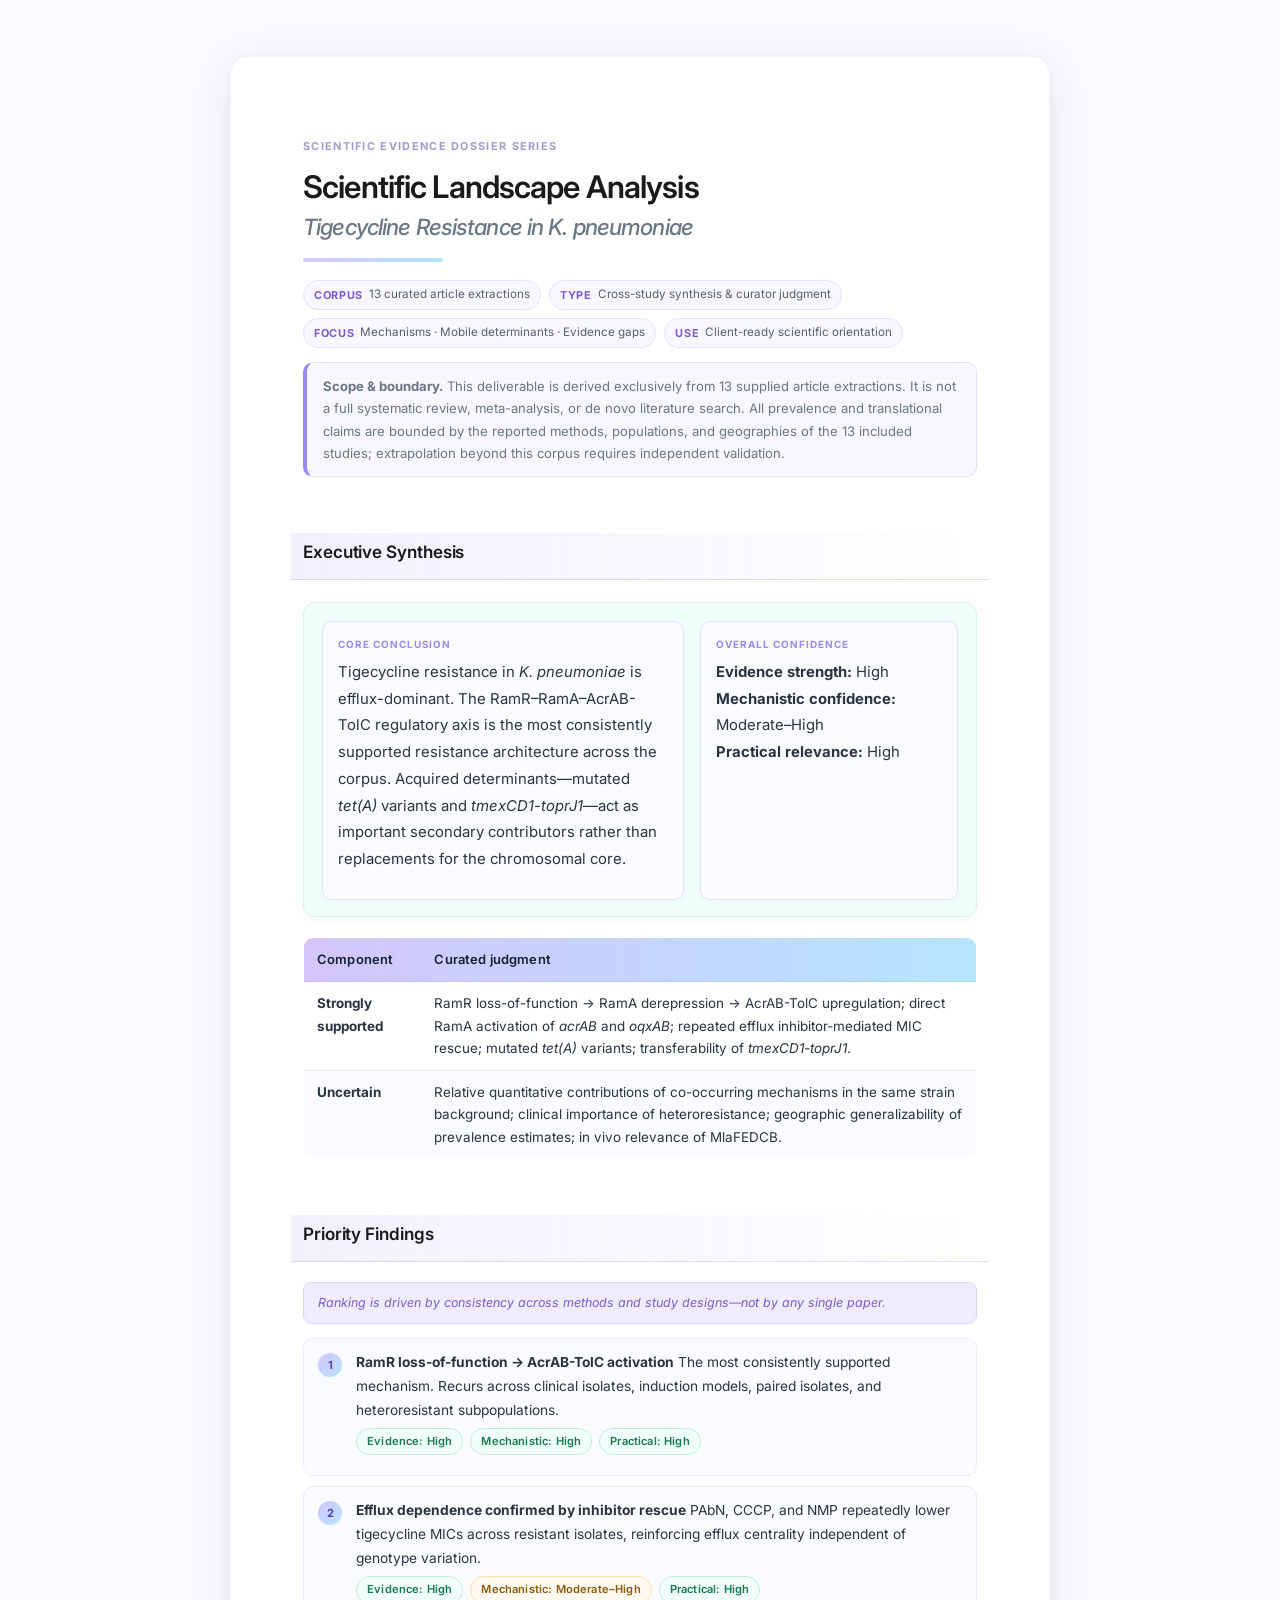
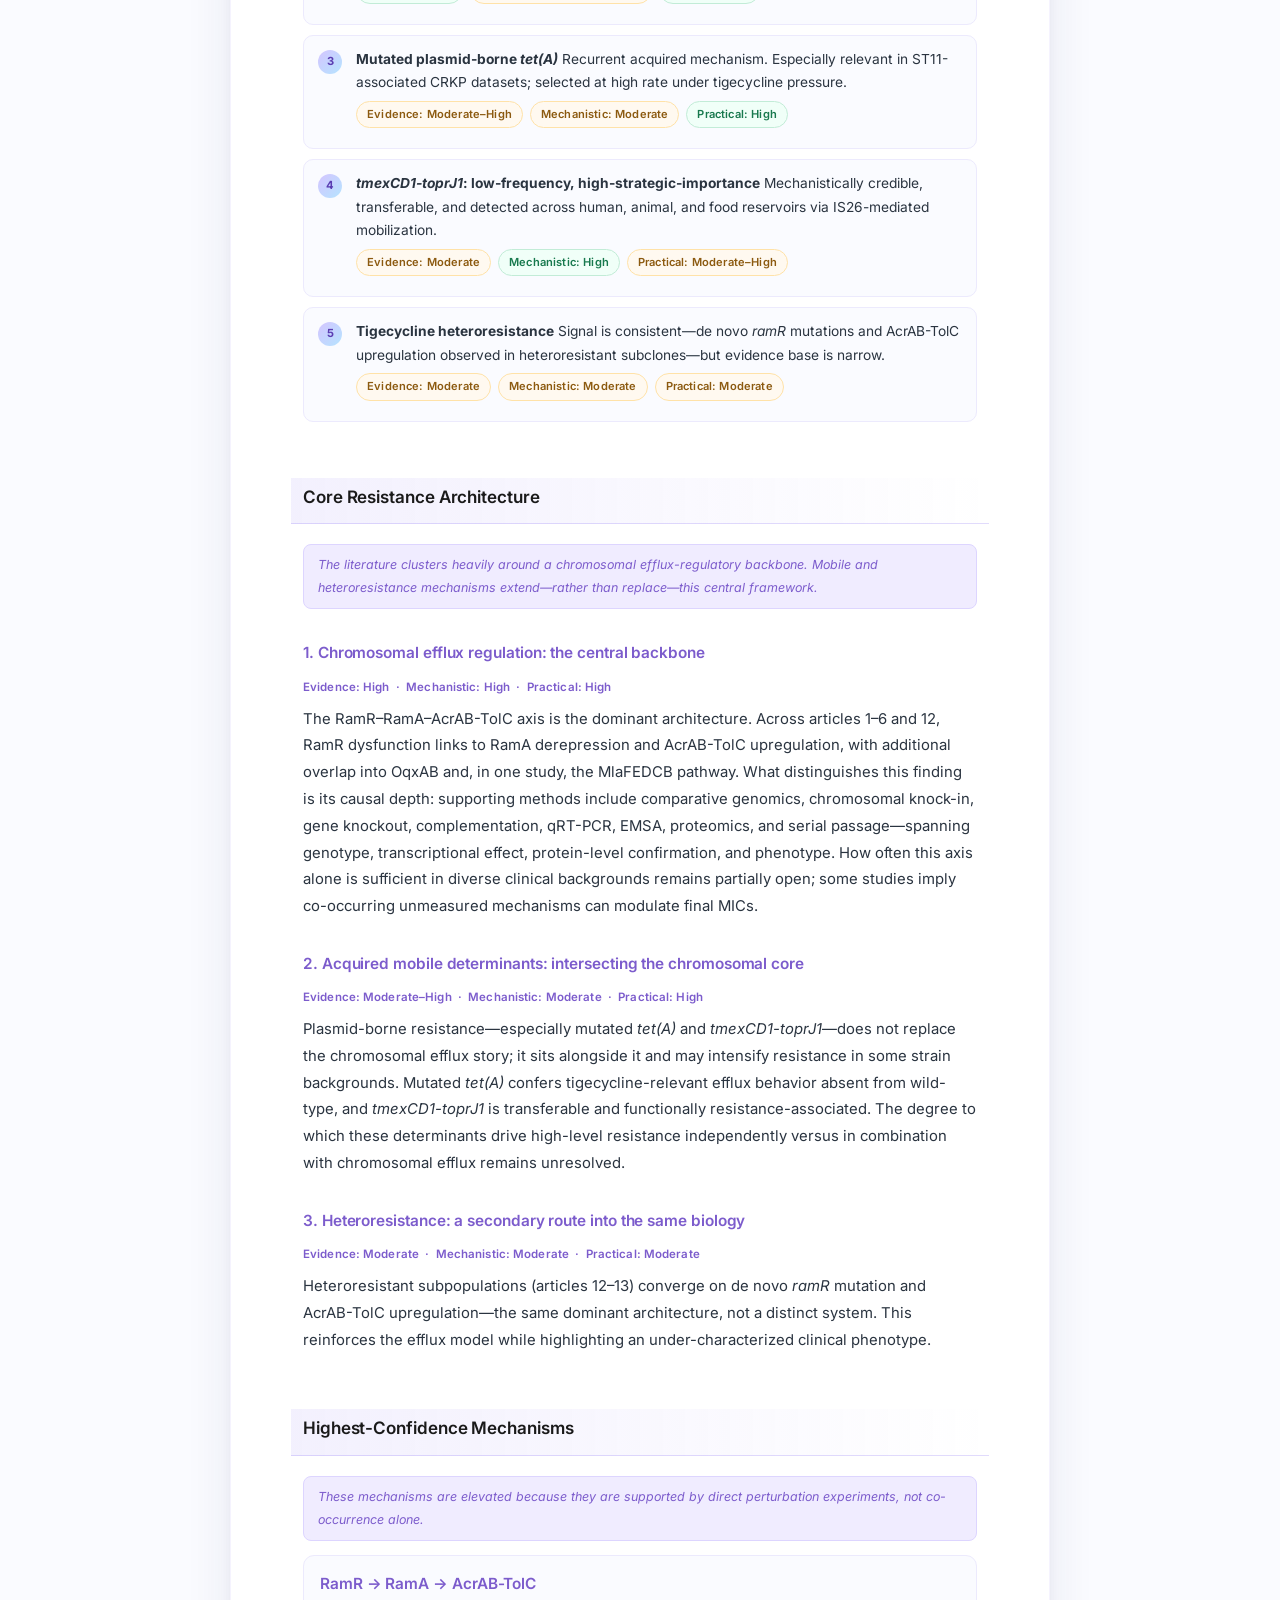
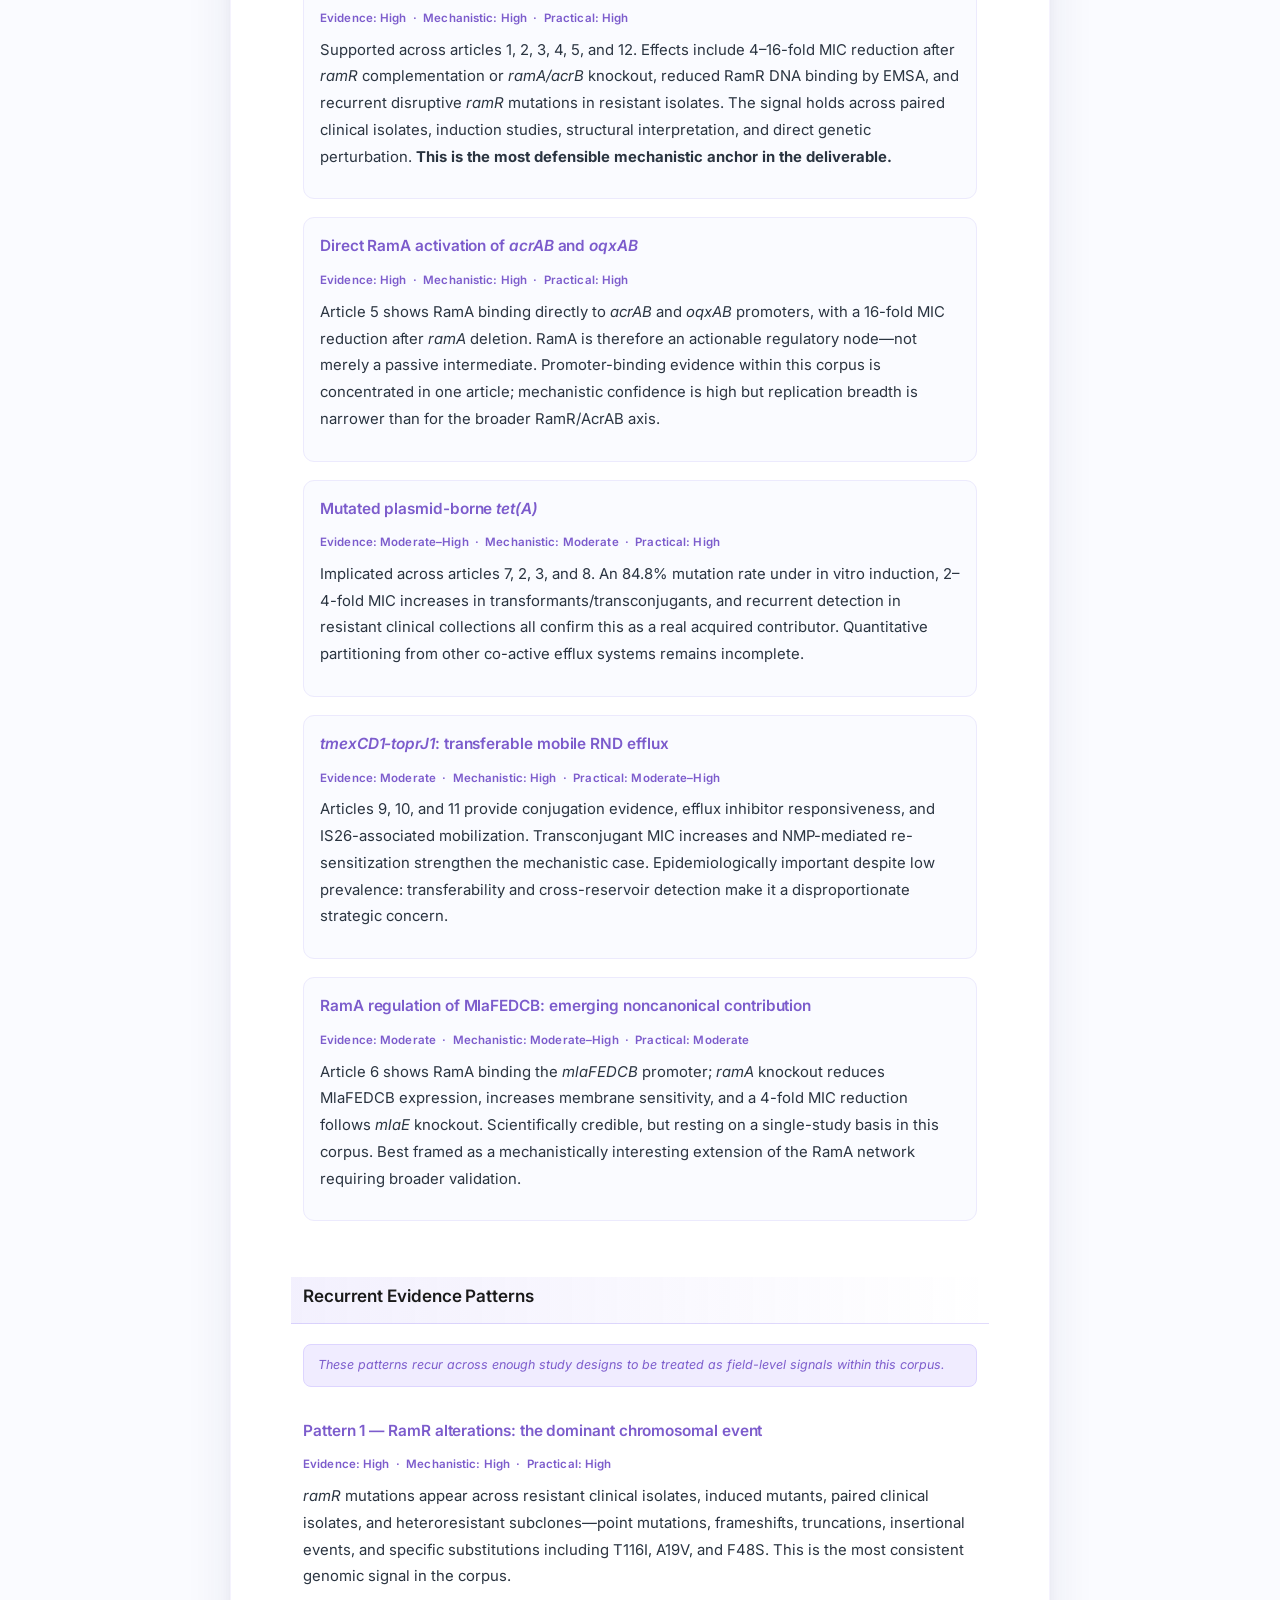
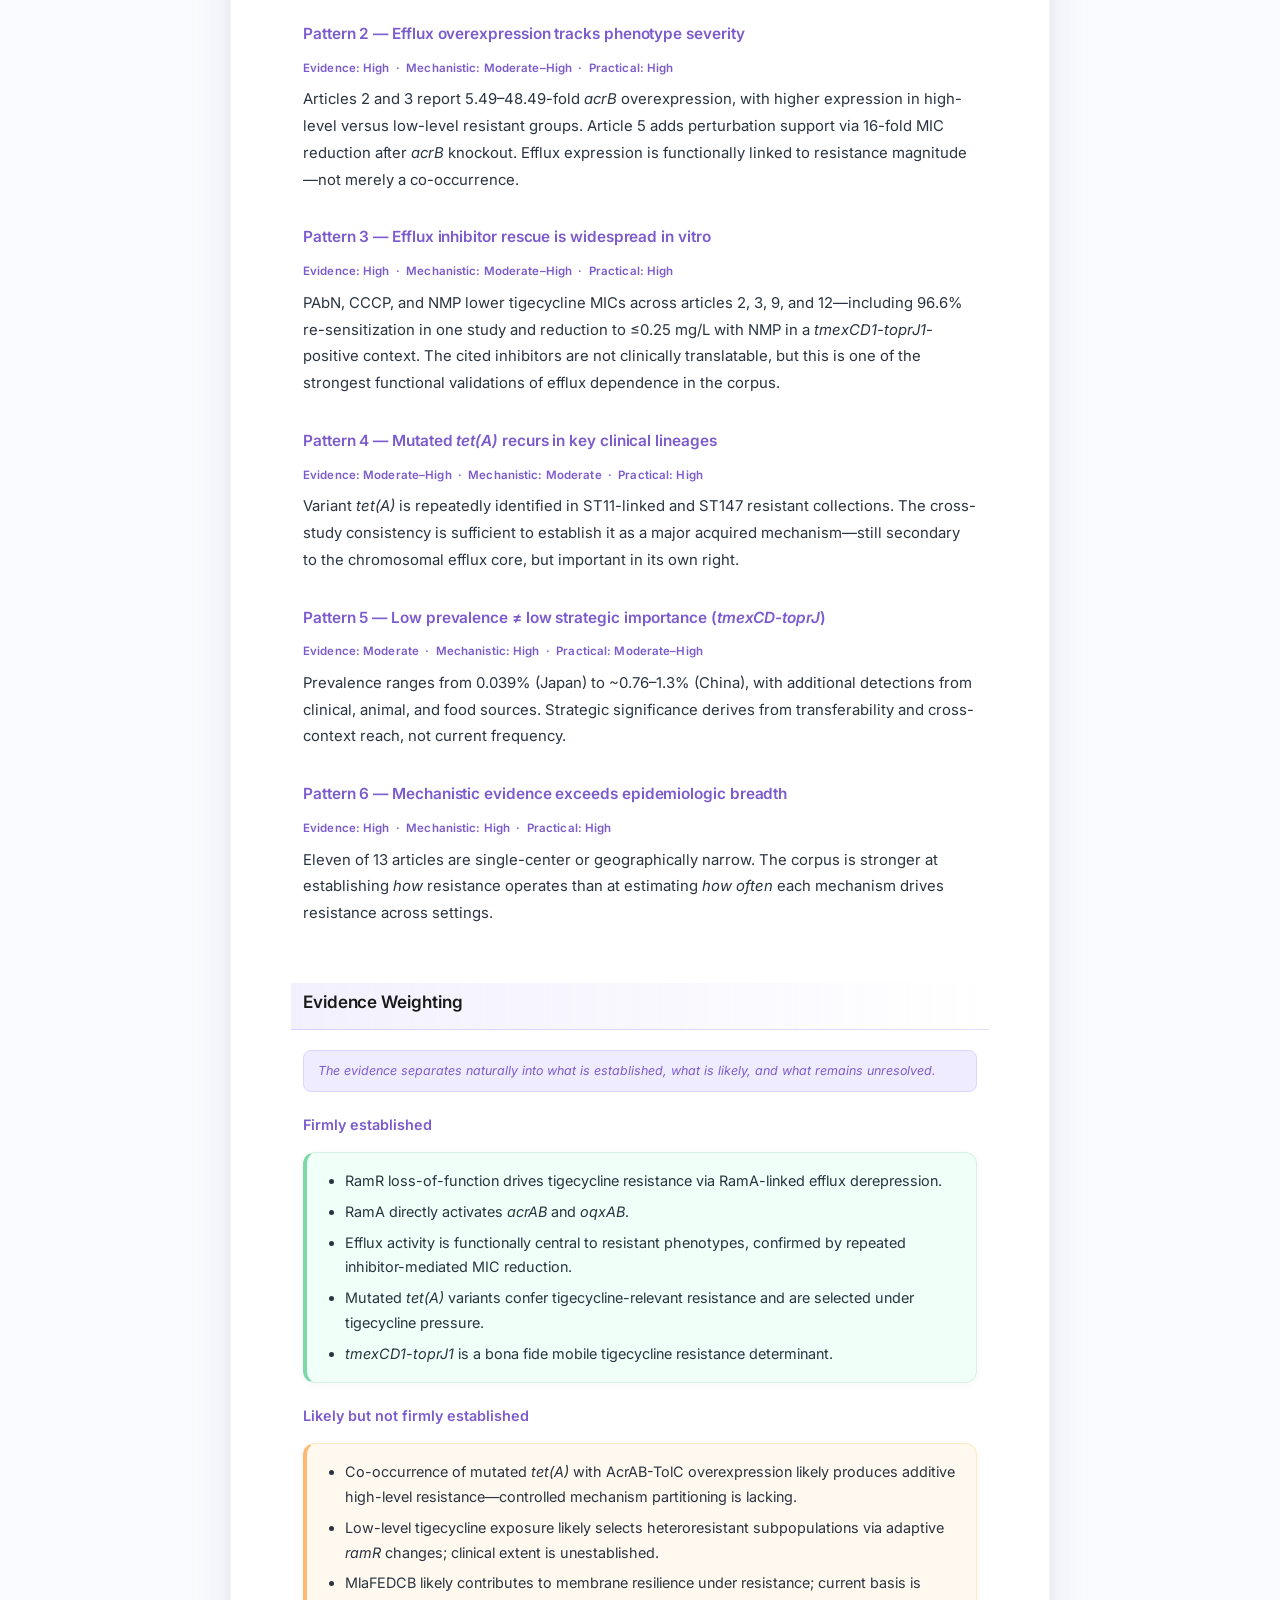
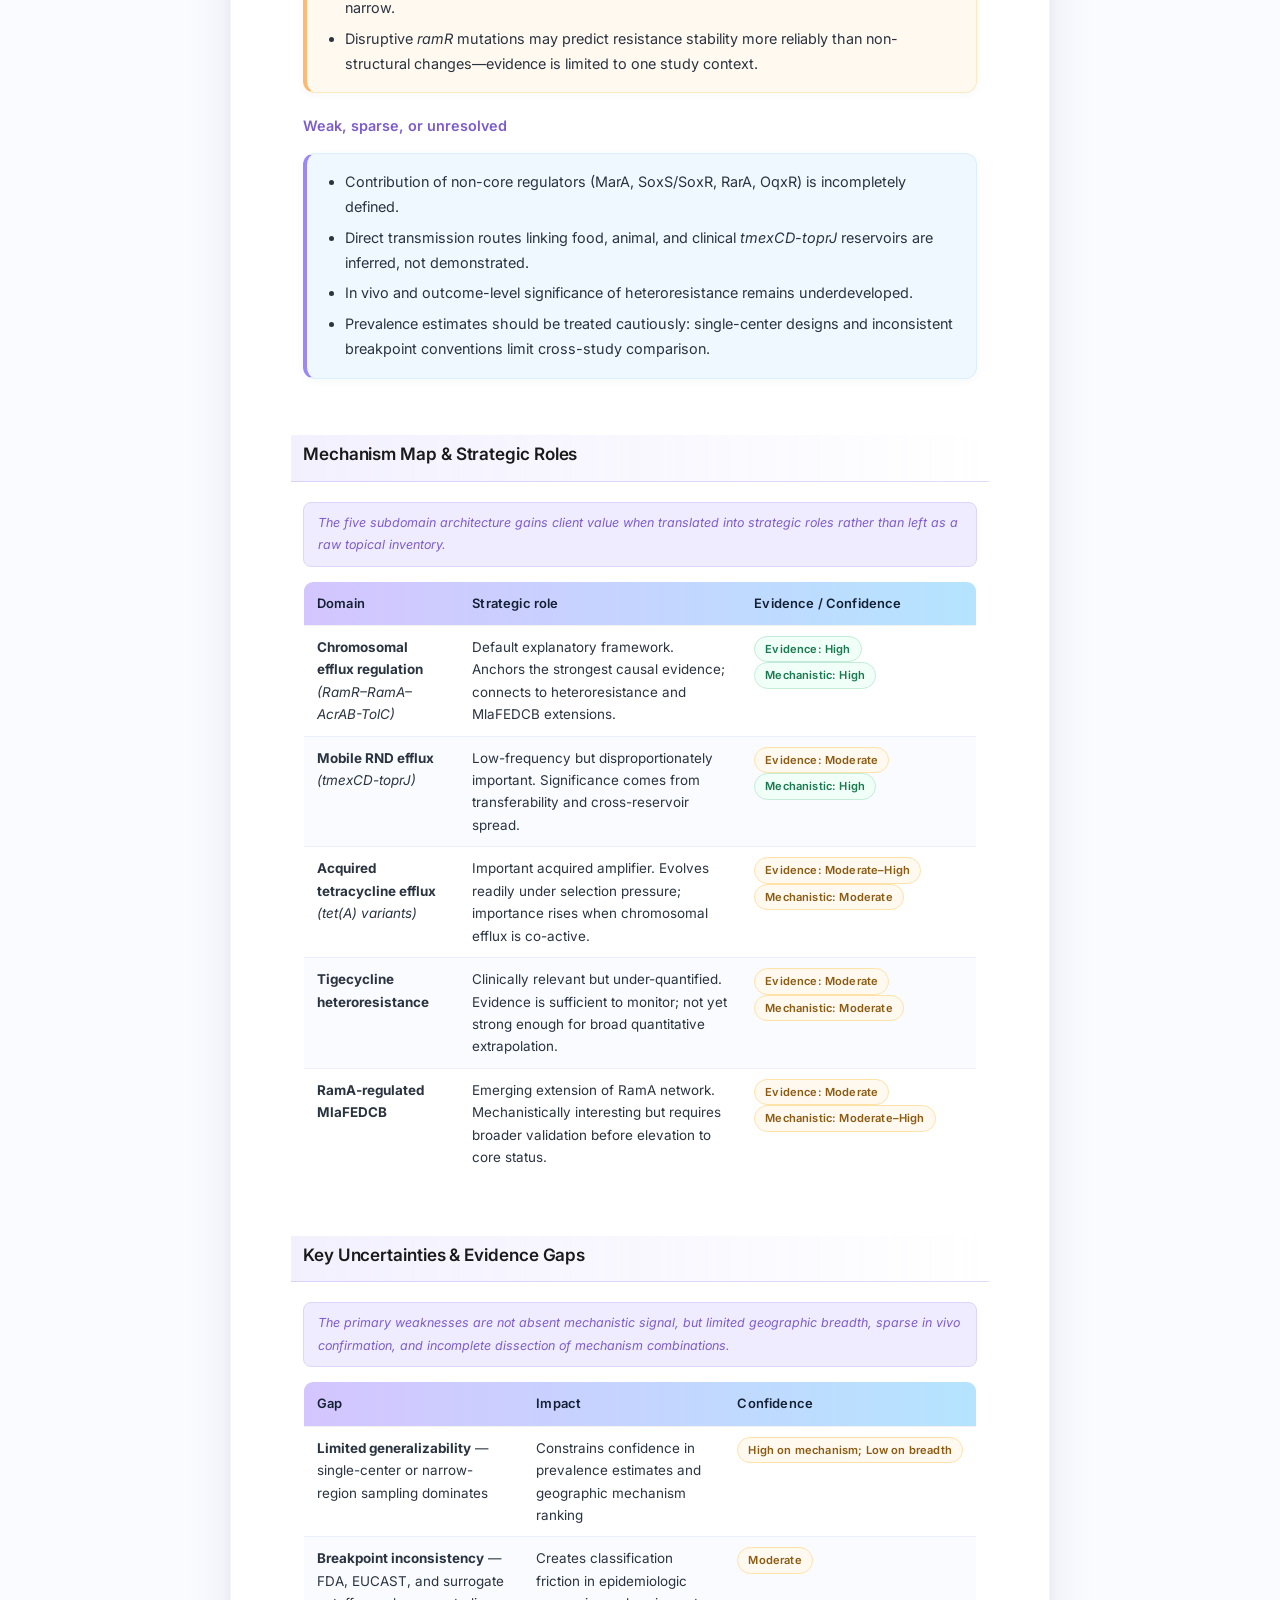
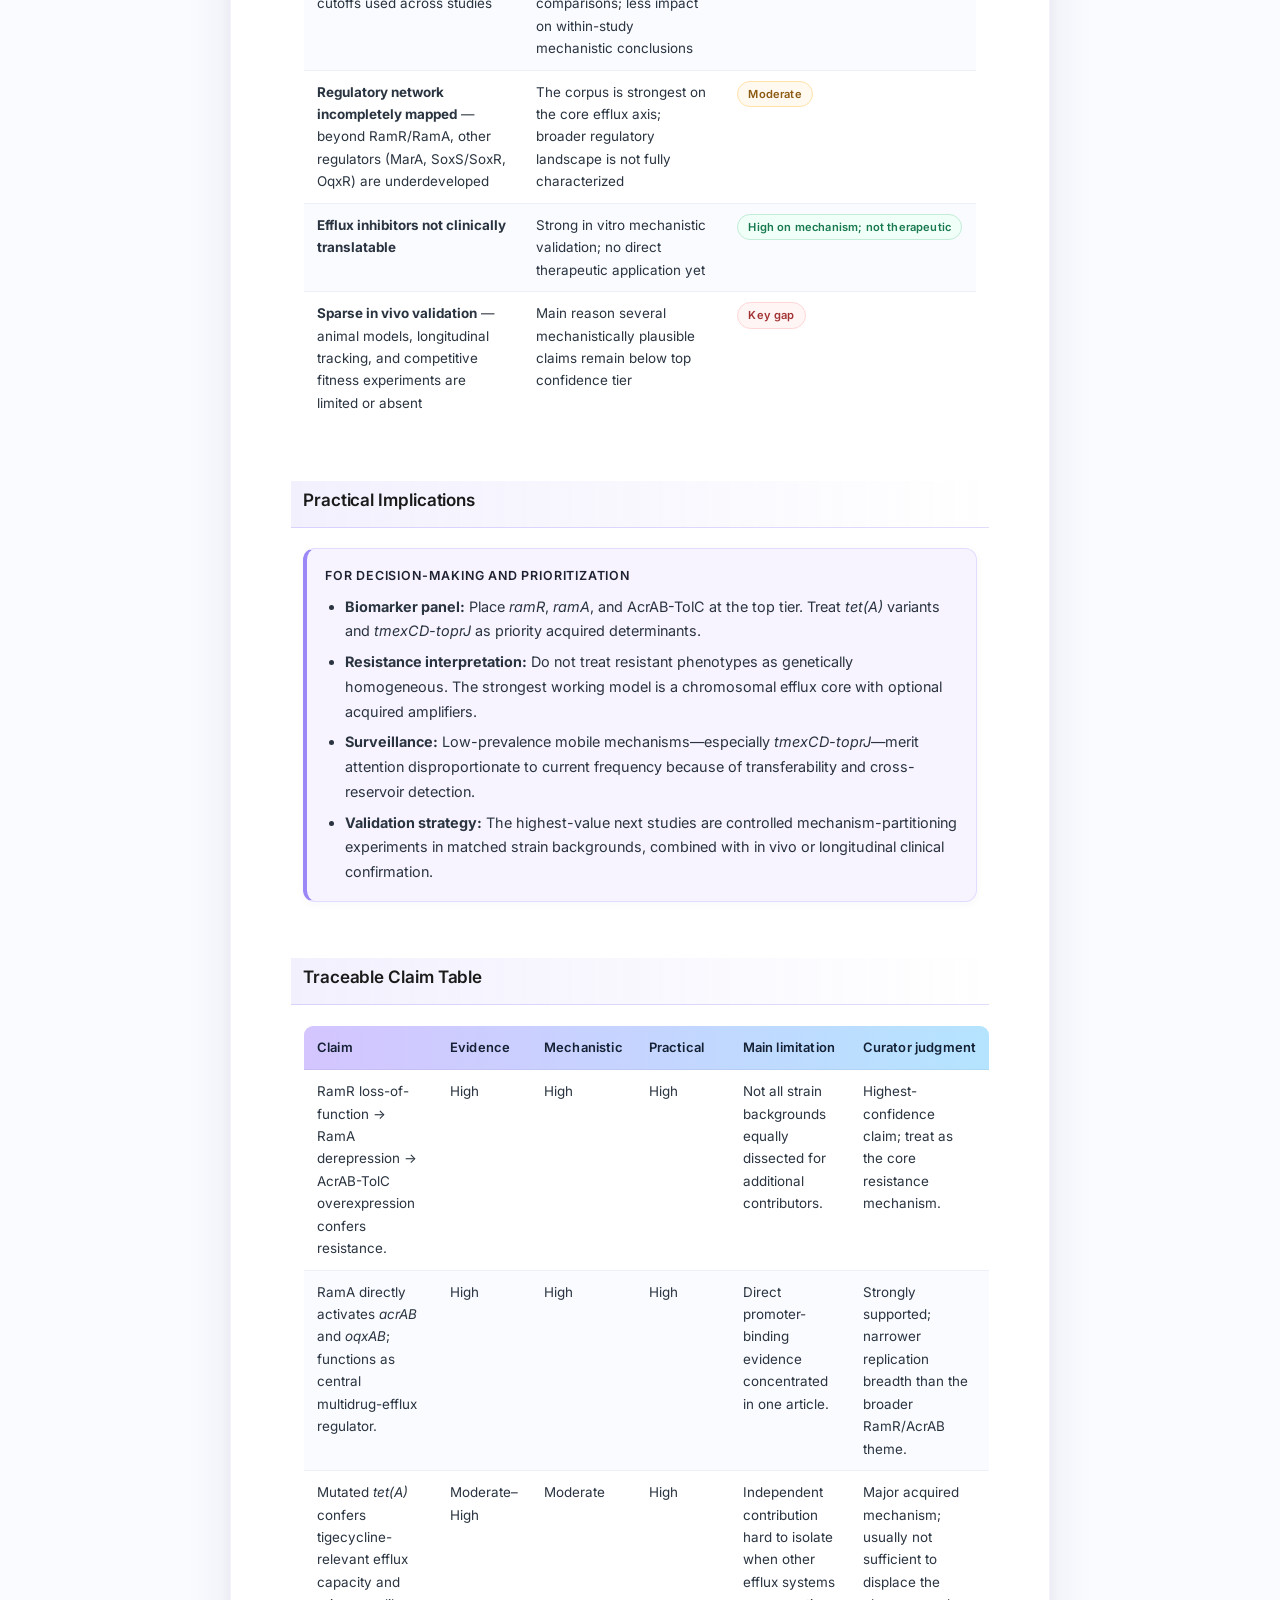
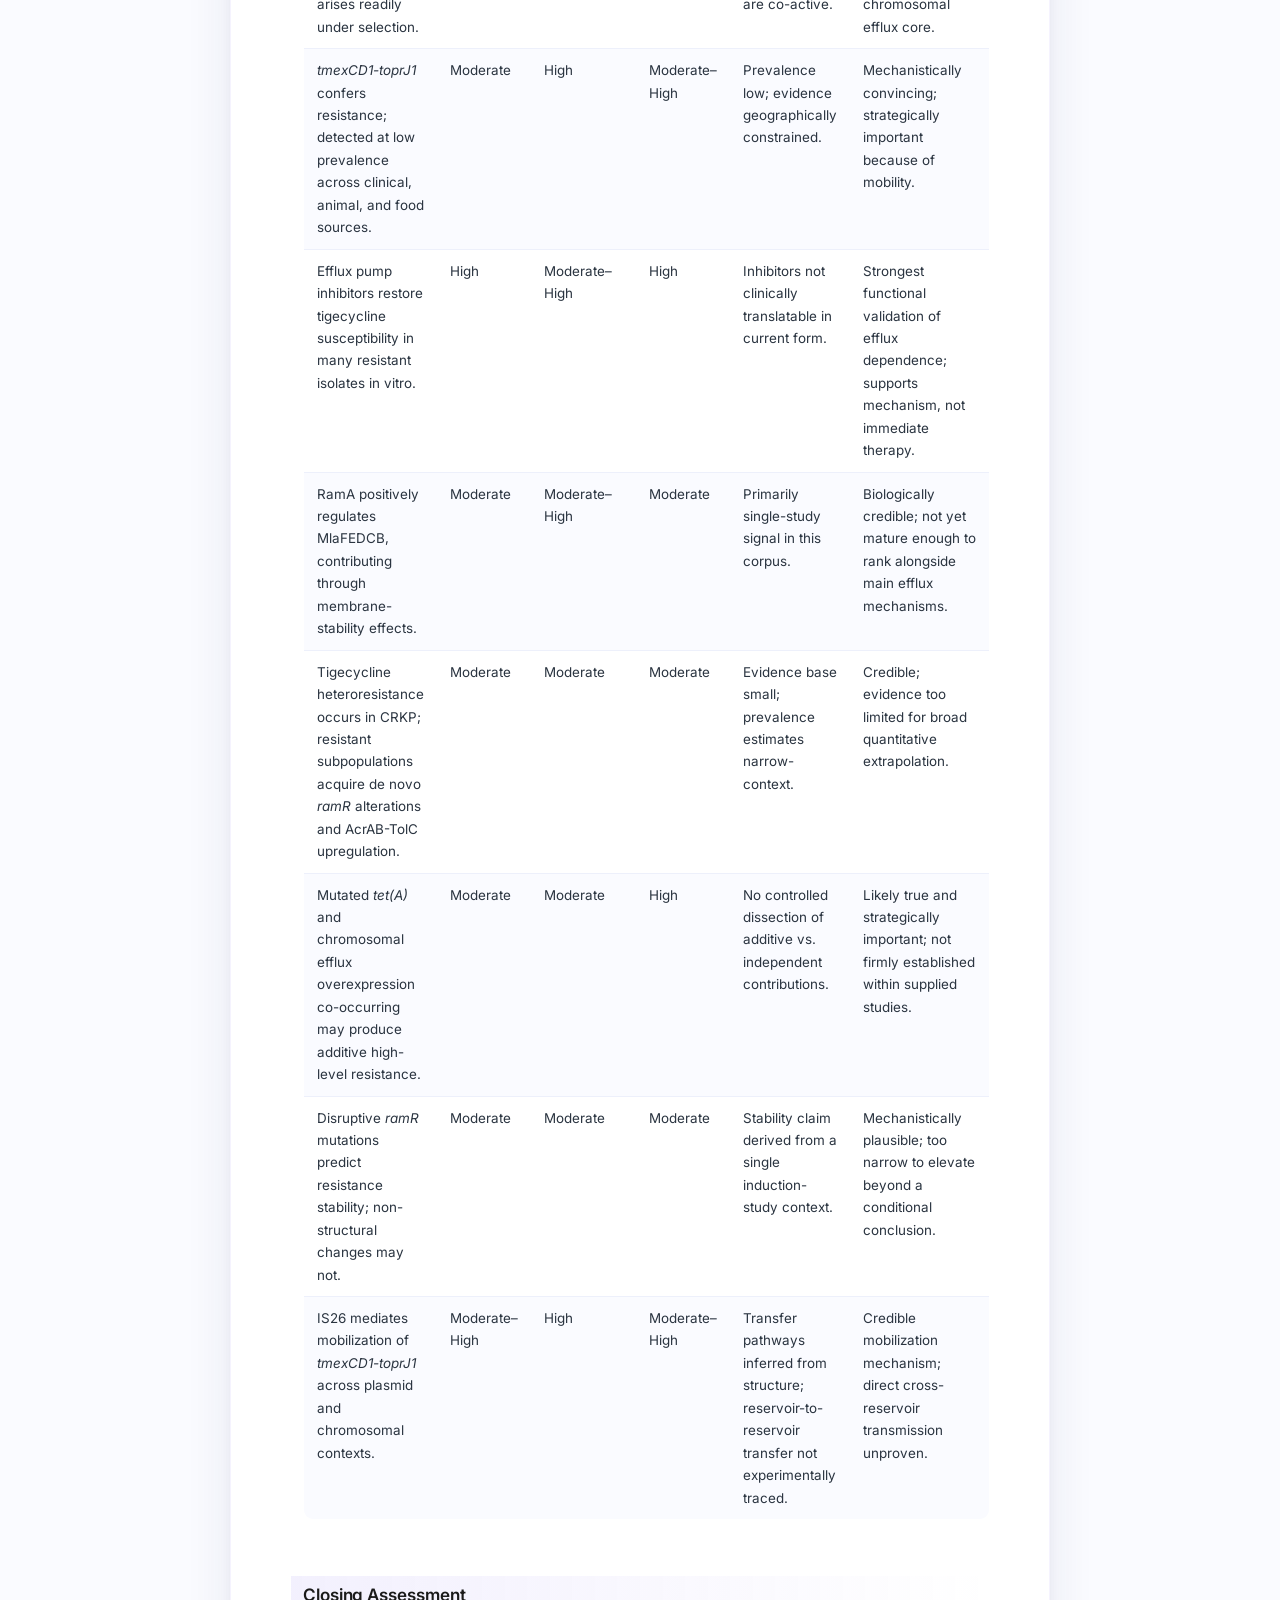
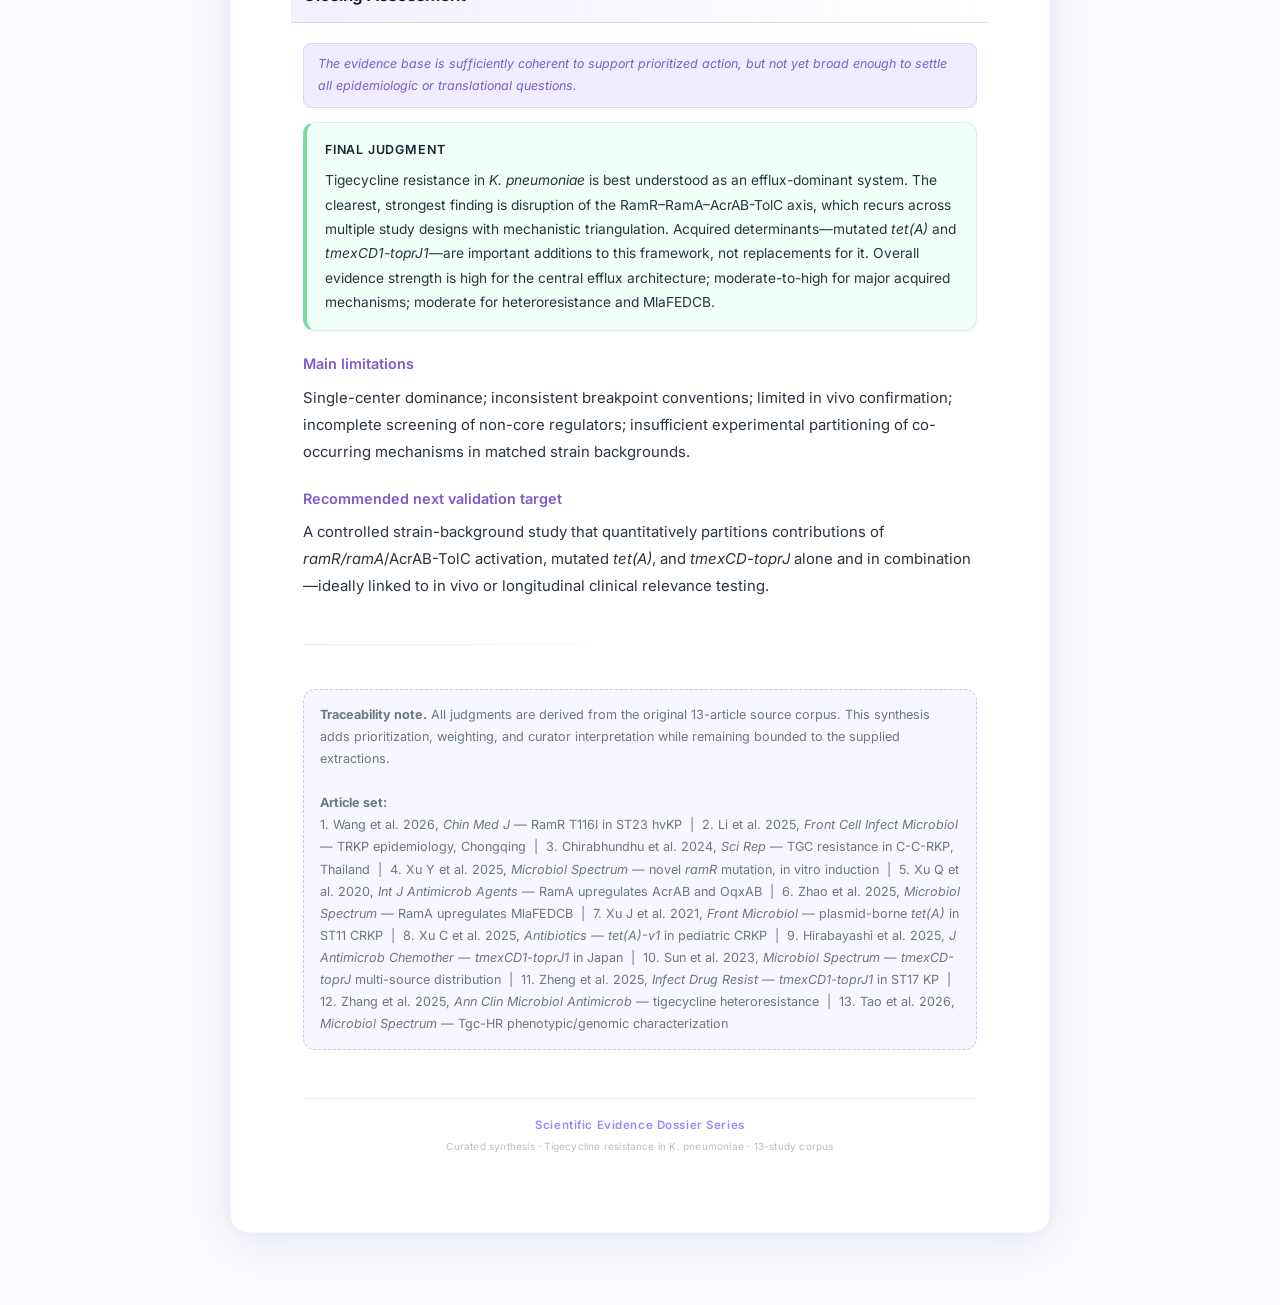
==== samples/Scientific_Landscape_Analysis.html @ c3efafdf "Add files via upload" ====
<!DOCTYPE html>
<html lang="en">
<head>
  <meta charset="UTF-8" />
  <meta name="viewport" content="width=device-width, initial-scale=1" />
  <title>Scientific Landscape Analysis</title>
  <link href="https://fonts.googleapis.com/css2?family=Inter:wght@400;500;600;700;800&display=swap" rel="stylesheet" />
  <style>

    :root {
      --bg-page: #fafbff;
      --bg-card: #ffffff;
      --text-main: #2a3440;
      --text-muted: #6b7785;
      --text-soft: #8a94a3;

      --purple-main: #9b87f5;
      --purple-soft: #d4c5ff;
      --purple-bg: #e8deff;
      --purple-bg-2: #f0e5ff;
      --purple-strong: #7c5ccc;

      --mint-bg: #f0fff8;
      --mint-soft: #d4f4e7;
      --mint-strong: #7dd8a8;

      --yellow-bg: #fff9f0;
      --yellow-soft: #fff4d6;
      --yellow-strong: #ffb870;

      --red-bg: #fff5f5;
      --red-soft: #ffd6d6;
      --red-strong: #d55050;

      --blue-bg: #f0f8ff;
      --blue-soft: #c9f0ff;
      --blue-strong: #4b88d6;

      --border-soft: rgba(155, 135, 245, 0.10);
      --border-table: #edf0fb;

      --shadow-soft:
        0 8px 48px rgba(30, 40, 90, 0.09),
        0 2px 8px rgba(30, 40, 90, 0.04);
      --shadow-card-inset: 0 2px 8px rgba(30, 40, 90, 0.04);

      --radius-card: 18px;
      --radius-soft: 10px;
      --radius-pill: 999px;

      --font-main: 'Inter', -apple-system, BlinkMacSystemFont, "Segoe UI", sans-serif;
    }

    * {
      box-sizing: border-box;
    }

    html, body {
      margin: 0;
      padding: 0;
      background: var(--bg-page);
      color: var(--text-main);
      font-family: var(--font-main);
      line-height: 1.8;
      -webkit-font-smoothing: antialiased;
      -moz-osx-font-smoothing: grayscale;
    }

    body {
      display: flex;
      justify-content: center;
      padding: 56px 16px 72px;
    }

    .report-container {
      width: 100%;
      max-width: 820px;
      background: var(--bg-card);
      border-radius: var(--radius-card);
      border: 1px solid var(--border-soft);
      box-shadow: var(--shadow-soft);
      padding: 80px 72px 76px;
    }

    @media (max-width: 900px) {
      body {
        padding: 24px 12px 44px;
      }

      .report-container {
        padding: 40px 24px 36px;
        border-radius: 14px;
      }
    }

    /* Typography */

    h1, h2, h3, h4 {
      margin: 0;
      color: #1a1a1a;
      font-weight: 600;
    }

    h1 {
      font-size: 1.95rem;
      line-height: 1.2;
      letter-spacing: -0.028em;
      margin-bottom: 6px;
    }

    .h1-underline {
      width: 140px;
      height: 4px;
      margin-top: 15px;
      border-radius: var(--radius-pill);
      background: linear-gradient(90deg, #d4c5ff, #b5e4ff);
    }

    h2 {
      font-size: 1.07rem;
      margin-top: 56px;
      margin-bottom: 20px;
      padding: 4px 0 11px 12px;
      margin-left: -12px;
      margin-right: -12px;
      letter-spacing: -0.005em;
      border-bottom: 1px solid rgba(155, 135, 245, 0.30);
      background: linear-gradient(90deg, rgba(155, 135, 245, 0.12), rgba(181, 228, 255, 0));
    }

    h3 {
      font-size: 0.96rem;
      margin-top: 30px;
      margin-bottom: 10px;
      color: var(--purple-strong);
      letter-spacing: -0.005em;
    }

    h4 {
      font-size: 0.9rem;
      margin-top: 20px;
      margin-bottom: 8px;
      color: var(--purple-strong);
    }

    p {
      margin: 0 0 14px 0;
      font-size: 0.93rem;
    }

    .subtitle {
      font-size: 0.96rem;
      color: var(--text-muted);
      margin-bottom: 18px;
      line-height: 1.7;
    }

    .tagline {
      font-size: 0.8rem;
      color: var(--text-muted);
      margin-top: 10px;
      line-height: 1.7;
    }

    /* Header */

    .report-header {
      margin-bottom: 18px;
    }

    .product-family {
      font-size: 0.68rem;
      font-weight: 700;
      letter-spacing: 0.12em;
      text-transform: uppercase;
      color: #a79acb;
      margin-bottom: 12px;
    }

    /* Meta strip */

    .meta-strip {
      display: flex;
      flex-wrap: wrap;
      gap: 8px;
      margin-top: 18px;
      margin-bottom: 4px;
    }

    .meta-pill {
      display: inline-flex;
      align-items: center;
      gap: 6px;
      padding: 6px 10px;
      border-radius: var(--radius-pill);
      background: #f8f7ff;
      border: 1px solid #e6e0fb;
      font-size: 0.73rem;
      line-height: 1.35;
      color: #55606e;
    }

    .meta-pill strong {
      font-size: 0.68rem;
      text-transform: uppercase;
      letter-spacing: 0.06em;
      color: var(--purple-strong);
      font-weight: 700;
    }

    /* Summary / snapshot */

    .summary-grid,
    .exec-snapshot-grid,
    .section-grid-2 {
      display: grid;
      gap: 20px;
      grid-template-columns: minmax(0, 1.2fr) minmax(0, 1fr);
    }

    .summary-cell {
      background: #fafbff;
      border: 1px solid var(--purple-bg);
      border-radius: 10px;
      padding: 16px 15px 14px;
      box-shadow: var(--shadow-card-inset);
    }

    .summary-cell .cell-label {
      display: block;
      margin-bottom: 5px;
      font-size: 0.62rem;
      font-weight: 700;
      text-transform: uppercase;
      letter-spacing: 0.10em;
      color: var(--purple-main);
    }

    .summary-cell p,
    .summary-cell li {
      font-size: 0.82rem;
      line-height: 1.55;
    }

    .exec-snapshot {
      margin-top: 22px;
      padding: 18px 18px 16px;
      border-radius: 12px;
      background: var(--mint-bg);
      border: 1px solid var(--mint-soft);
      box-shadow: var(--shadow-card-inset);
    }

    /* Dividers */

    .divider {
      height: 1px;
      margin: 44px 0;
      background: linear-gradient(
        90deg,
        rgba(155, 135, 245, 0.18),
        rgba(181, 228, 255, 0.08),
        transparent
      );
    }

    /* Callout boxes */

    .box,
    .info-box,
    .highlight-box,
    .warning-box,
    .note-box {
      border-radius: 12px;
      padding: 16px 18px;
      margin: 14px 0;
      border: 1px solid transparent;
      border-left: 4px solid transparent;
      box-shadow: 0 2px 8px rgba(30, 40, 90, 0.04);
    }

    .info-box {
      background: var(--blue-bg);
      border-color: #dbeffd;
      border-left-color: var(--purple-main);
    }

    .highlight-box {
      background: var(--mint-bg);
      border-color: #d7f1e5;
      border-left-color: var(--mint-strong);
    }

    .warning-box {
      background: var(--yellow-bg);
      border-color: #ffe9bf;
      border-left-color: var(--yellow-strong);
    }

    .note-box {
      background: #f7f6ff;
      border-color: #e1defa;
      border-left-color: var(--purple-main);
    }

    .box-title {
      margin-bottom: 7px;
      font-size: 0.78rem;
      font-weight: 600;
      text-transform: uppercase;
      letter-spacing: 0.065em;
      color: #1f2233;
    }

    .box-body {
      font-size: 0.86rem;
      line-height: 1.77;
      color: var(--text-main);
    }

    /* Tables */

    table {
      width: 100%;
      margin: 12px 0 20px 0;
      border-collapse: collapse;
      border: 1px solid var(--border-table);
      border-radius: 10px;
      overflow: hidden;
      font-size: 0.84rem;
    }

    thead {
      background: linear-gradient(90deg, #d4c5ff, #b5e4ff);
    }

    th, td {
      padding: 10px 13px;
      text-align: left;
      vertical-align: top;
    }

    th {
      font-size: 0.81rem;
      font-weight: 600;
      color: #142033;
      letter-spacing: 0.012em;
      white-space: nowrap;
      border-bottom: 1px solid rgba(0, 0, 0, 0.05);
    }

    td {
      line-height: 1.67;
      border-bottom: 1px solid var(--border-table);
    }

    tbody tr:nth-child(even) {
      background: #fafbff;
    }

    tbody tr:hover {
      background: #f2f4ff;
    }

    /* Visually separate the paired last columns in Evidence Triage */
    th.col-tier {
      background: rgba(212, 244, 231, 0.45);
      color: #18794e;
    }

    th.col-conf {
      background: rgba(181, 228, 255, 0.45);
      color: #255b98;
    }

    td.col-tier {
      background: rgba(212, 244, 231, 0.12);
      border-left: 2px solid #d4f4e7;
    }

    td.col-conf {
      background: rgba(181, 228, 255, 0.12);
      border-left: 2px solid #c9f0ff;
    }

    .compact-table-note {
      margin-top: -2px;
      margin-bottom: 10px;
      font-size: 0.78rem;
      color: var(--text-muted);
    }

    /* Badges */

    .badge-row {
      display: flex;
      flex-wrap: wrap;
      gap: 7px;
      margin: 10px 0 8px;
    }

    .badge {
      display: inline-flex;
      align-items: center;
      padding: 3px 10px;
      border-radius: var(--radius-pill);
      border: 1px solid transparent;
      font-size: 0.695rem;
      font-weight: 600;
      letter-spacing: 0.015em;
      white-space: nowrap;
    }

    .badge-green {
      background: var(--mint-bg);
      border-color: #c2ecd7;
      color: #18794e;
    }

    .badge-red {
      background: var(--red-bg);
      border-color: var(--red-soft);
      color: #a33232;
    }

    .badge-yellow {
      background: var(--yellow-bg);
      border-color: #ffe2a8;
      color: #8c5a10;
    }

    .badge-blue {
      background: var(--blue-bg);
      border-color: var(--blue-soft);
      color: #255b98;
    }

    .badge-lilac {
      background: var(--purple-bg-2);
      border-color: var(--purple-soft);
      color: #5a3db2;
    }

    /* Lists */

    ul {
      margin: 8px 0 14px 0;
      padding-left: 20px;
      font-size: 0.9rem;
    }

    li {
      margin-bottom: 6px;
      line-height: 1.72;
    }

    li:last-child {
      margin-bottom: 0;
    }

    ul.clean {
      list-style: none;
      padding-left: 0;
      margin: 8px 0;
    }

    ul.clean li {
      position: relative;
      padding: 4px 0 4px 16px;
      font-size: 0.84rem;
      line-height: 1.6;
    }

    ul.clean li::before {
      content: "";
      position: absolute;
      left: 0;
      top: 12px;
      width: 5px;
      height: 5px;
      border-radius: 50%;
      background: var(--purple-soft);
    }

    /* Utility components */

    .scope-line {
      margin: 12px 0 10px;
      padding: 8px 14px;
      font-size: 0.73rem;
      font-weight: 500;
      color: var(--purple-strong);
      background: #f8f6ff;
      border: 1px solid #ede8ff;
      border-radius: 7px;
    }

    .legend {
      display: flex;
      flex-wrap: wrap;
      gap: 14px;
      margin: 8px 0 4px 0;
      padding: 10px 14px;
      font-size: 0.71rem;
      color: #6b7a8a;
      background: #fafbff;
      border: 1px solid #f0eff4;
      border-radius: 7px;
    }

    .legend-item {
      display: inline-flex;
      align-items: center;
      gap: 5px;
    }

    .theme-label {
      margin-top: 22px;
      margin-bottom: 8px;
      padding-bottom: 3px;
      border-bottom: 1px dashed var(--purple-bg);
      font-size: 0.66rem;
      font-weight: 700;
      text-transform: uppercase;
      letter-spacing: 0.10em;
      color: var(--purple-main);
    }

    .mech-row {
      margin-bottom: 8px;
      padding: 13px 15px;
      font-size: 0.83rem;
      background: #fafbff;
      border: 1px solid #eee;
      border-radius: 9px;
    }

    .mech-row p {
      margin-bottom: 4px;
    }

    .mech-meta {
      display: flex;
      flex-wrap: wrap;
      gap: 8px;
      align-items: center;
    }

    .appendix-block {
      margin-top: 18px;
      padding: 14px 16px;
      font-size: 0.82rem;
      line-height: 1.75;
      background: #f8f7ff;
      border: 1px dashed #cbc3ff;
      border-radius: 12px;
    }

    .ev {
      font-size: 0.71rem;
      font-style: italic;
      color: #8a7cb8;
    }

    /* Footer */

    .report-footer {
      margin-top: 48px;
      padding-top: 16px;
      text-align: center;
      border-top: 1px solid #eee;
    }

    .report-footer .brand {
      font-size: 0.72rem;
      font-weight: 600;
      letter-spacing: 0.05em;
      color: var(--purple-main);
    }

    .report-footer .sub {
      margin-top: 2px;
      font-size: 0.62rem;
      letter-spacing: 0.02em;
      color: #b8bcc6;
    }

    /* Responsive grids */

    @media (max-width: 720px) {
      .summary-grid,
      .exec-snapshot-grid,
      .section-grid-2 {
        grid-template-columns: 1fr;
      }
    }

    /* Print */

    @media print {
      body {
        padding: 0;
        background: #fff;
      }

      .report-container {
        border: none;
        border-radius: 0;
        box-shadow: none;
        padding: 40px 36px;
      }
    }
  
  
    /* ── Aliases & bridges ─────────────────────────────────────── */
    .page, .doc {
      width: 100%; max-width: 820px; background: var(--bg-card);
      border-radius: var(--radius-card); border: 1px solid var(--border-soft);
      box-shadow: var(--shadow-soft); padding: 80px 72px 76px;
    }
    @media (max-width: 900px) { .page, .doc { padding: 40px 24px 36px; border-radius: 14px; } }
    .hero, .doc-header { margin-bottom: 18px; }
    .eyebrow { font-size:.68rem; font-weight:700; letter-spacing:.12em; text-transform:uppercase; color:#a79acb; margin-bottom:12px; }
    .h1-sub { font-size:1.4rem; color:var(--text-muted); font-weight:500; }
    .h1-rule { width:140px; height:4px; margin-top:15px; border-radius:var(--radius-pill); background:linear-gradient(90deg,#d4c5ff,#b5e4ff); }
    .content { margin-top:32px; }
    .section { margin-bottom:16px; }
    .scope-note { margin:14px 0 4px; padding:12px 16px; font-size:.82rem; line-height:1.7; color:var(--text-muted); background:#f8f6ff; border:1px solid #e6e0fb; border-left:4px solid var(--purple-main); border-radius:10px; }
    .section-intro { font-size:.87rem; color:var(--text-muted); margin-bottom:12px; line-height:1.7; }
    /* Bottom line */
    .bottomline { margin:18px 0 10px; padding:18px 18px 16px; border-radius:12px; background:var(--mint-bg); border:1px solid var(--mint-soft); box-shadow:var(--shadow-card-inset); }
    .bottomline-title { font-size:.62rem; font-weight:700; text-transform:uppercase; letter-spacing:.10em; color:var(--purple-main); margin-bottom:8px; }
    .answer { font-size:.9rem; line-height:1.7; color:var(--text-main); font-weight:500; }
    /* Grids */
    .grid-2 { display:grid; gap:16px; grid-template-columns:1fr 1fr; margin:14px 0; }
    .grid-3 { display:grid; gap:14px; grid-template-columns:repeat(3,1fr); margin:14px 0; }
    @media (max-width:720px) { .grid-2,.grid-3 { grid-template-columns:1fr; } }
    /* Cards */
    .card { background:#fafbff; border:1px solid var(--purple-bg); border-radius:10px; padding:14px 15px 12px; font-size:.86rem; line-height:1.65; box-shadow:var(--shadow-card-inset); }
    .card.soft { background:#f4f0ff; border-color:#ded6f9; }
    .card .label,.card>.label { display:block; margin-bottom:7px; font-size:.62rem; font-weight:700; text-transform:uppercase; letter-spacing:.10em; color:var(--purple-main); }
    .card p { font-size:.84rem; }
    /* Ratings */
    .rating-row { display:flex; flex-wrap:wrap; gap:6px; margin:8px 0; }
    .rating { display:inline-flex; align-items:center; padding:3px 10px; border-radius:var(--radius-pill); border:1px solid transparent; font-size:.67rem; font-weight:600; letter-spacing:.01em; white-space:nowrap; }
    .rating.high { background:var(--mint-bg); border-color:#c2ecd7; color:#18794e; }
    .rating.moderate { background:var(--yellow-bg); border-color:#ffe2a8; color:#8c5a10; }
    .rating.low { background:var(--red-bg); border-color:var(--red-soft); color:#a33232; }
    /* Bullets */
    ul.bullets { list-style:none; padding-left:0; margin:8px 0; }
    ul.bullets li { position:relative; padding:3px 0 3px 16px; font-size:.84rem; line-height:1.6; }
    ul.bullets li::before { content:""; position:absolute; left:0; top:11px; width:5px; height:5px; border-radius:50%; background:var(--purple-soft); }
    /* Inline spans */
    .kicker { font-weight:600; color:var(--purple-strong); }
    .trace { display:inline-block; margin:2px 4px 2px 0; padding:1px 7px; border-radius:5px; background:#f0ecff; border:1px solid #d8cfff; font-size:.65rem; font-family:'SFMono-Regular','Consolas',monospace; color:#5a3db2; letter-spacing:.01em; }
    /* Theme blocks */
    .theme { margin-bottom:20px; padding:16px 18px 14px; border-radius:12px; background:#fafbff; border:1px solid #eceafd; box-shadow:var(--shadow-card-inset); }
    .theme-head { margin-bottom:12px; padding-bottom:10px; border-bottom:1px solid #eceafd; }
    .theme-head h3 { margin-top:0; margin-bottom:8px; }
    .theme-grid { display:grid; gap:16px; grid-template-columns:1fr 1fr; }
    @media (max-width:720px) { .theme-grid { grid-template-columns:1fr; } }
    /* TOC */
    .toc { display:flex; flex-wrap:wrap; gap:8px; margin:10px 0 14px; }
    .toc a { display:inline-flex; align-items:center; padding:5px 12px; border-radius:var(--radius-pill); background:#f0ecff; border:1px solid #ded6f9; font-size:.73rem; font-weight:500; color:var(--purple-strong); text-decoration:none; }
    .toc a:hover { background:#e6dfff; }
    td.verdict { font-weight:600; color:var(--purple-strong); }
    .callout { margin:12px 0; padding:12px 16px; font-size:.84rem; background:#fff9f0; border:1px solid #ffe9bf; border-left:4px solid var(--yellow-strong); border-radius:10px; }
    .strip { display:flex; gap:8px; flex-wrap:wrap; margin-top:10px; }
    /* Meta grid */
    .meta-grid { display:grid; grid-template-columns:repeat(3,1fr); gap:10px; margin-top:16px; }
    @media (max-width:720px) { .meta-grid { grid-template-columns:1fr; } }
    .meta-card { padding:10px 12px; border-radius:9px; background:#fafbff; border:1px solid #eceafd; font-size:.78rem; }
    .meta-card .k { font-size:.62rem; font-weight:700; text-transform:uppercase; letter-spacing:.08em; color:var(--purple-main); margin-bottom:4px; }
    .meta-card .v { color:var(--text-muted); line-height:1.5; }
    p.small, .small { font-size:.78rem; color:var(--text-muted); line-height:1.6; }
    /* File 1 extras */
    .header-card { margin-top:20px; padding:16px 18px; border-radius:12px; background:#fafbff; border:1px solid #eceafd; box-shadow:var(--shadow-card-inset); }
    .header-grid { display:grid; gap:20px; grid-template-columns:1fr 1fr; }
    @media (max-width:720px) { .header-grid { grid-template-columns:1fr; } }
    .meta-pair { margin-bottom:10px; }
    .meta-label { display:block; font-size:.62rem; font-weight:700; text-transform:uppercase; letter-spacing:.09em; color:var(--purple-main); margin-bottom:2px; }
    .meta-value { font-size:.82rem; color:var(--text-main); line-height:1.6; }
    .takeaway-block { margin-top:14px; padding:12px 14px; background:#f0ecff; border-radius:9px; border:1px solid #ddd5ff; }
    .exec-label { font-size:.62rem; font-weight:700; text-transform:uppercase; letter-spacing:.09em; color:var(--purple-main); margin-bottom:12px; }
    .col-short { width:110px; }
    .col-badge { width:190px; }
    .table-wrap { overflow-x:auto; }
    .key-finding-box { margin-top:18px; }
    .key-finding-badge { display:inline-block; margin-bottom:8px; padding:2px 10px; border-radius:var(--radius-pill); background:var(--purple-bg-2); border:1px solid var(--purple-soft); font-size:.65rem; font-weight:700; text-transform:uppercase; letter-spacing:.07em; color:#5a3db2; }
    h3.signpost { margin-top:32px; margin-bottom:4px; font-size:.68rem; font-weight:700; text-transform:uppercase; letter-spacing:.10em; color:var(--purple-main); border:none; }
    /* File 3 extras */
    .snapshot-grid { display:grid; gap:16px; grid-template-columns:1.4fr 1fr; }
    @media (max-width:720px) { .snapshot-grid { grid-template-columns:1fr; } }
    .snapshot-cell { background:#fafbff; border:1px solid var(--purple-bg); border-radius:10px; padding:14px 15px 12px; box-shadow:var(--shadow-card-inset); }
    .snapshot-cell .cell-label { display:block; font-size:.62rem; font-weight:700; text-transform:uppercase; letter-spacing:.10em; color:var(--purple-main); margin-bottom:5px; }
    .verdict-bar { margin:10px 0 14px; padding:9px 14px; font-size:.78rem; font-style:italic; color:var(--purple-strong); background:#f0ecff; border-radius:8px; border:1px solid #ddd5ff; }
    ol.ranked { counter-reset:ranked-counter; padding-left:0; list-style:none; margin:12px 0 18px; }
    ol.ranked li { counter-increment:ranked-counter; display:flex; gap:14px; padding:12px 14px; margin-bottom:10px; background:#fafbff; border:1px solid #eceafd; border-radius:10px; font-size:.86rem; }
    ol.ranked li::before { content:counter(ranked-counter); flex-shrink:0; width:24px; height:24px; border-radius:50%; background:linear-gradient(135deg,#d4c5ff,#b5e4ff); display:flex; align-items:center; justify-content:center; font-size:.7rem; font-weight:700; color:#5a3db2; margin-top:2px; }
    .rank-body { flex:1; }
    .conf-label { font-size:.72rem; font-weight:600; color:var(--purple-strong); letter-spacing:.01em; margin:2px 0 8px; }
    .mech-block { margin-bottom:18px; padding:14px 16px; border-radius:11px; background:#fafbff; border:1px solid #eceafd; }
    .box-green { background:var(--mint-bg); border-color:#d7f1e5; border-left-color:var(--mint-strong); }
    .box-yellow { background:var(--yellow-bg); border-color:#ffe9bf; border-left-color:var(--yellow-strong); }
    .box-info { background:var(--blue-bg); border-color:#dbeffd; border-left-color:var(--purple-main); }
    .box-purple { background:#f7f4ff; border-color:#e3dcff; border-left-color:var(--purple-main); }
    .trace-block { margin-top:20px; padding:14px 16px; font-size:.79rem; line-height:1.75; color:var(--text-muted); background:#f8f7ff; border:1px dashed #cbc3ff; border-radius:12px; }
    .doc-footer { margin-top:48px; padding-top:16px; text-align:center; border-top:1px solid #eee; }
    .doc-footer .brand { font-size:.72rem; font-weight:600; letter-spacing:.05em; color:var(--purple-main); }
    .doc-footer .sub { margin-top:2px; font-size:.62rem; letter-spacing:.02em; color:#b8bcc6; }
    hr { border:none; border-top:1px solid #eee; margin:28px 0; }
  </style>
</head>
<body>
<main class="doc">

  <!-- ══ HEADER ═══════════════════════════════════════════════════════ -->
  <header class="doc-header">
    <div class="eyebrow">Scientific Evidence Dossier Series</div>
    <h1>Scientific Landscape Analysis<br><span class="h1-sub"><em>Tigecycline Resistance in K. pneumoniae</em></span></h1>
    <div class="h1-rule"></div>

    <div class="meta-strip">
      <div class="meta-pill"><strong>Corpus</strong> 13 curated article extractions</div>
      <div class="meta-pill"><strong>Type</strong> Cross-study synthesis &amp; curator judgment</div>
      <div class="meta-pill"><strong>Focus</strong> Mechanisms · Mobile determinants · Evidence gaps</div>
      <div class="meta-pill"><strong>Use</strong> Client-ready scientific orientation</div>
    </div>

    <div class="scope-note">
      <strong>Scope &amp; boundary.</strong> This deliverable is derived exclusively from 13 supplied article extractions. It is not a full systematic review, meta-analysis, or de novo literature search. All prevalence and translational claims are bounded by the reported methods, populations, and geographies of the 13 included studies; extrapolation beyond this corpus requires independent validation.
    </div>
  </header>

  <!-- ══ EXECUTIVE SYNTHESIS ══════════════════════════════════════════ -->
  <h2>Executive Synthesis</h2>

  <div class="exec-snapshot">
    <div class="snapshot-grid">
      <div class="snapshot-cell">
        <span class="cell-label">Core conclusion</span>
        <p>Tigecycline resistance in <em>K. pneumoniae</em> is efflux-dominant. The RamR–RamA–AcrAB-TolC regulatory axis is the most consistently supported resistance architecture across the corpus. Acquired determinants—mutated <em>tet(A)</em> variants and <em>tmexCD1-toprJ1</em>—act as important secondary contributors rather than replacements for the chromosomal core.</p>
      </div>
      <div class="snapshot-cell">
        <span class="cell-label">Overall confidence</span>
        <p><strong>Evidence strength:</strong> High<br>
        <strong>Mechanistic confidence:</strong> Moderate–High<br>
        <strong>Practical relevance:</strong> High</p>
      </div>
    </div>
  </div>

  <table style="margin-top:20px;">
    <thead>
      <tr><th>Component</th><th>Curated judgment</th></tr>
    </thead>
    <tbody>
      <tr>
        <td><strong>Strongly supported</strong></td>
        <td>RamR loss-of-function → RamA derepression → AcrAB-TolC upregulation; direct RamA activation of <em>acrAB</em> and <em>oqxAB</em>; repeated efflux inhibitor-mediated MIC rescue; mutated <em>tet(A)</em> variants; transferability of <em>tmexCD1-toprJ1</em>.</td>
      </tr>
      <tr>
        <td><strong>Uncertain</strong></td>
        <td>Relative quantitative contributions of co-occurring mechanisms in the same strain background; clinical importance of heteroresistance; geographic generalizability of prevalence estimates; in vivo relevance of MlaFEDCB.</td>
      </tr>
    </tbody>
  </table>

  <!-- ══ HIGHEST-PRIORITY FINDINGS ════════════════════════════════════ -->
  <h2>Priority Findings</h2>

  <div class="verdict-bar">Ranking is driven by consistency across methods and study designs—not by any single paper.</div>

  <ol class="ranked">
    <li>
      <div class="rank-body">
        <strong>RamR loss-of-function → AcrAB-TolC activation</strong>
        The most consistently supported mechanism. Recurs across clinical isolates, induction models, paired isolates, and heteroresistant subpopulations.
        <div class="badge-row" style="margin-top:6px;">
          <span class="badge badge-green">Evidence: High</span>
          <span class="badge badge-green">Mechanistic: High</span>
          <span class="badge badge-green">Practical: High</span>
        </div>
      </div>
    </li>
    <li>
      <div class="rank-body">
        <strong>Efflux dependence confirmed by inhibitor rescue</strong>
        PAbN, CCCP, and NMP repeatedly lower tigecycline MICs across resistant isolates, reinforcing efflux centrality independent of genotype variation.
        <div class="badge-row" style="margin-top:6px;">
          <span class="badge badge-green">Evidence: High</span>
          <span class="badge badge-yellow">Mechanistic: Moderate–High</span>
          <span class="badge badge-green">Practical: High</span>
        </div>
      </div>
    </li>
    <li>
      <div class="rank-body">
        <strong>Mutated plasmid-borne <em>tet(A)</em></strong>
        Recurrent acquired mechanism. Especially relevant in ST11-associated CRKP datasets; selected at high rate under tigecycline pressure.
        <div class="badge-row" style="margin-top:6px;">
          <span class="badge badge-yellow">Evidence: Moderate–High</span>
          <span class="badge badge-yellow">Mechanistic: Moderate</span>
          <span class="badge badge-green">Practical: High</span>
        </div>
      </div>
    </li>
    <li>
      <div class="rank-body">
        <strong><em>tmexCD1-toprJ1</em>: low-frequency, high-strategic-importance</strong>
        Mechanistically credible, transferable, and detected across human, animal, and food reservoirs via IS26-mediated mobilization.
        <div class="badge-row" style="margin-top:6px;">
          <span class="badge badge-yellow">Evidence: Moderate</span>
          <span class="badge badge-green">Mechanistic: High</span>
          <span class="badge badge-yellow">Practical: Moderate–High</span>
        </div>
      </div>
    </li>
    <li>
      <div class="rank-body">
        <strong>Tigecycline heteroresistance</strong>
        Signal is consistent—de novo <em>ramR</em> mutations and AcrAB-TolC upregulation observed in heteroresistant subclones—but evidence base is narrow.
        <div class="badge-row" style="margin-top:6px;">
          <span class="badge badge-yellow">Evidence: Moderate</span>
          <span class="badge badge-yellow">Mechanistic: Moderate</span>
          <span class="badge badge-yellow">Practical: Moderate</span>
        </div>
      </div>
    </li>
  </ol>

  <!-- ══ CORE RESISTANCE ARCHITECTURE ═════════════════════════════════ -->
  <h2>Core Resistance Architecture</h2>

  <div class="verdict-bar">The literature clusters heavily around a chromosomal efflux-regulatory backbone. Mobile and heteroresistance mechanisms extend—rather than replace—this central framework.</div>

  <h3>1. Chromosomal efflux regulation: the central backbone</h3>
  <p class="conf-label">Evidence: High &nbsp;·&nbsp; Mechanistic: High &nbsp;·&nbsp; Practical: High</p>
  <p>The RamR–RamA–AcrAB-TolC axis is the dominant architecture. Across articles 1–6 and 12, RamR dysfunction links to RamA derepression and AcrAB-TolC upregulation, with additional overlap into OqxAB and, in one study, the MlaFEDCB pathway. What distinguishes this finding is its causal depth: supporting methods include comparative genomics, chromosomal knock-in, gene knockout, complementation, qRT-PCR, EMSA, proteomics, and serial passage—spanning genotype, transcriptional effect, protein-level confirmation, and phenotype. How often this axis alone is sufficient in diverse clinical backgrounds remains partially open; some studies imply co-occurring unmeasured mechanisms can modulate final MICs.</p>

  <h3>2. Acquired mobile determinants: intersecting the chromosomal core</h3>
  <p class="conf-label">Evidence: Moderate–High &nbsp;·&nbsp; Mechanistic: Moderate &nbsp;·&nbsp; Practical: High</p>
  <p>Plasmid-borne resistance—especially mutated <em>tet(A)</em> and <em>tmexCD1-toprJ1</em>—does not replace the chromosomal efflux story; it sits alongside it and may intensify resistance in some strain backgrounds. Mutated <em>tet(A)</em> confers tigecycline-relevant efflux behavior absent from wild-type, and <em>tmexCD1-toprJ1</em> is transferable and functionally resistance-associated. The degree to which these determinants drive high-level resistance independently versus in combination with chromosomal efflux remains unresolved.</p>

  <h3>3. Heteroresistance: a secondary route into the same biology</h3>
  <p class="conf-label">Evidence: Moderate &nbsp;·&nbsp; Mechanistic: Moderate &nbsp;·&nbsp; Practical: Moderate</p>
  <p>Heteroresistant subpopulations (articles 12–13) converge on de novo <em>ramR</em> mutation and AcrAB-TolC upregulation—the same dominant architecture, not a distinct system. This reinforces the efflux model while highlighting an under-characterized clinical phenotype.</p>

  <!-- ══ HIGHEST-CONFIDENCE MECHANISMS ════════════════════════════════ -->
  <h2>Highest-Confidence Mechanisms</h2>

  <div class="verdict-bar">These mechanisms are elevated because they are supported by direct perturbation experiments, not co-occurrence alone.</div>

  <div class="mech-block">
    <h3 style="margin-top:0;">RamR → RamA → AcrAB-TolC</h3>
    <p class="conf-label">Evidence: High &nbsp;·&nbsp; Mechanistic: High &nbsp;·&nbsp; Practical: High</p>
    <p>Supported across articles 1, 2, 3, 4, 5, and 12. Effects include 4–16-fold MIC reduction after <em>ramR</em> complementation or <em>ramA/acrB</em> knockout, reduced RamR DNA binding by EMSA, and recurrent disruptive <em>ramR</em> mutations in resistant isolates. The signal holds across paired clinical isolates, induction studies, structural interpretation, and direct genetic perturbation. <strong>This is the most defensible mechanistic anchor in the deliverable.</strong></p>
  </div>

  <div class="mech-block">
    <h3 style="margin-top:0;">Direct RamA activation of <em>acrAB</em> and <em>oqxAB</em></h3>
    <p class="conf-label">Evidence: High &nbsp;·&nbsp; Mechanistic: High &nbsp;·&nbsp; Practical: High</p>
    <p>Article 5 shows RamA binding directly to <em>acrAB</em> and <em>oqxAB</em> promoters, with a 16-fold MIC reduction after <em>ramA</em> deletion. RamA is therefore an actionable regulatory node—not merely a passive intermediate. Promoter-binding evidence within this corpus is concentrated in one article; mechanistic confidence is high but replication breadth is narrower than for the broader RamR/AcrAB axis.</p>
  </div>

  <div class="mech-block">
    <h3 style="margin-top:0;">Mutated plasmid-borne <em>tet(A)</em></h3>
    <p class="conf-label">Evidence: Moderate–High &nbsp;·&nbsp; Mechanistic: Moderate &nbsp;·&nbsp; Practical: High</p>
    <p>Implicated across articles 7, 2, 3, and 8. An 84.8% mutation rate under in vitro induction, 2–4-fold MIC increases in transformants/transconjugants, and recurrent detection in resistant clinical collections all confirm this as a real acquired contributor. Quantitative partitioning from other co-active efflux systems remains incomplete.</p>
  </div>

  <div class="mech-block">
    <h3 style="margin-top:0;"><em>tmexCD1-toprJ1</em>: transferable mobile RND efflux</h3>
    <p class="conf-label">Evidence: Moderate &nbsp;·&nbsp; Mechanistic: High &nbsp;·&nbsp; Practical: Moderate–High</p>
    <p>Articles 9, 10, and 11 provide conjugation evidence, efflux inhibitor responsiveness, and IS26-associated mobilization. Transconjugant MIC increases and NMP-mediated re-sensitization strengthen the mechanistic case. Epidemiologically important despite low prevalence: transferability and cross-reservoir detection make it a disproportionate strategic concern.</p>
  </div>

  <div class="mech-block">
    <h3 style="margin-top:0;">RamA regulation of MlaFEDCB: emerging noncanonical contribution</h3>
    <p class="conf-label">Evidence: Moderate &nbsp;·&nbsp; Mechanistic: Moderate–High &nbsp;·&nbsp; Practical: Moderate</p>
    <p>Article 6 shows RamA binding the <em>mlaFEDCB</em> promoter; <em>ramA</em> knockout reduces MlaFEDCB expression, increases membrane sensitivity, and a 4-fold MIC reduction follows <em>mlaE</em> knockout. Scientifically credible, but resting on a single-study basis in this corpus. Best framed as a mechanistically interesting extension of the RamA network requiring broader validation.</p>
  </div>

  <!-- ══ RECURRENT EVIDENCE PATTERNS ═══════════════════════════════════ -->
  <h2>Recurrent Evidence Patterns</h2>

  <div class="verdict-bar">These patterns recur across enough study designs to be treated as field-level signals within this corpus.</div>

  <h3>Pattern 1 — RamR alterations: the dominant chromosomal event</h3>
  <p class="conf-label">Evidence: High &nbsp;·&nbsp; Mechanistic: High &nbsp;·&nbsp; Practical: High</p>
  <p><em>ramR</em> mutations appear across resistant clinical isolates, induced mutants, paired clinical isolates, and heteroresistant subclones—point mutations, frameshifts, truncations, insertional events, and specific substitutions including T116I, A19V, and F48S. This is the most consistent genomic signal in the corpus.</p>

  <h3>Pattern 2 — Efflux overexpression tracks phenotype severity</h3>
  <p class="conf-label">Evidence: High &nbsp;·&nbsp; Mechanistic: Moderate–High &nbsp;·&nbsp; Practical: High</p>
  <p>Articles 2 and 3 report 5.49–48.49-fold <em>acrB</em> overexpression, with higher expression in high-level versus low-level resistant groups. Article 5 adds perturbation support via 16-fold MIC reduction after <em>acrB</em> knockout. Efflux expression is functionally linked to resistance magnitude—not merely a co-occurrence.</p>

  <h3>Pattern 3 — Efflux inhibitor rescue is widespread in vitro</h3>
  <p class="conf-label">Evidence: High &nbsp;·&nbsp; Mechanistic: Moderate–High &nbsp;·&nbsp; Practical: High</p>
  <p>PAbN, CCCP, and NMP lower tigecycline MICs across articles 2, 3, 9, and 12—including 96.6% re-sensitization in one study and reduction to ≤0.25 mg/L with NMP in a <em>tmexCD1-toprJ1</em>-positive context. The cited inhibitors are not clinically translatable, but this is one of the strongest functional validations of efflux dependence in the corpus.</p>

  <h3>Pattern 4 — Mutated <em>tet(A)</em> recurs in key clinical lineages</h3>
  <p class="conf-label">Evidence: Moderate–High &nbsp;·&nbsp; Mechanistic: Moderate &nbsp;·&nbsp; Practical: High</p>
  <p>Variant <em>tet(A)</em> is repeatedly identified in ST11-linked and ST147 resistant collections. The cross-study consistency is sufficient to establish it as a major acquired mechanism—still secondary to the chromosomal efflux core, but important in its own right.</p>

  <h3>Pattern 5 — Low prevalence ≠ low strategic importance (<em>tmexCD-toprJ</em>)</h3>
  <p class="conf-label">Evidence: Moderate &nbsp;·&nbsp; Mechanistic: High &nbsp;·&nbsp; Practical: Moderate–High</p>
  <p>Prevalence ranges from 0.039% (Japan) to ~0.76–1.3% (China), with additional detections from clinical, animal, and food sources. Strategic significance derives from transferability and cross-context reach, not current frequency.</p>

  <h3>Pattern 6 — Mechanistic evidence exceeds epidemiologic breadth</h3>
  <p class="conf-label">Evidence: High &nbsp;·&nbsp; Mechanistic: High &nbsp;·&nbsp; Practical: High</p>
  <p>Eleven of 13 articles are single-center or geographically narrow. The corpus is stronger at establishing <em>how</em> resistance operates than at estimating <em>how often</em> each mechanism drives resistance across settings.</p>

  <!-- ══ EVIDENCE WEIGHTING ═════════════════════════════════════════════ -->
  <h2>Evidence Weighting</h2>

  <div class="verdict-bar">The evidence separates naturally into what is established, what is likely, and what remains unresolved.</div>

  <h4>Firmly established</h4>
  <div class="box box-green">
    <div class="box-body">
      <ul style="margin:0;">
        <li>RamR loss-of-function drives tigecycline resistance via RamA-linked efflux derepression.</li>
        <li>RamA directly activates <em>acrAB</em> and <em>oqxAB</em>.</li>
        <li>Efflux activity is functionally central to resistant phenotypes, confirmed by repeated inhibitor-mediated MIC reduction.</li>
        <li>Mutated <em>tet(A)</em> variants confer tigecycline-relevant resistance and are selected under tigecycline pressure.</li>
        <li><em>tmexCD1-toprJ1</em> is a bona fide mobile tigecycline resistance determinant.</li>
      </ul>
    </div>
  </div>

  <h4>Likely but not firmly established</h4>
  <div class="box box-yellow">
    <div class="box-body">
      <ul style="margin:0;">
        <li>Co-occurrence of mutated <em>tet(A)</em> with AcrAB-TolC overexpression likely produces additive high-level resistance—controlled mechanism partitioning is lacking.</li>
        <li>Low-level tigecycline exposure likely selects heteroresistant subpopulations via adaptive <em>ramR</em> changes; clinical extent is unestablished.</li>
        <li>MlaFEDCB likely contributes to membrane resilience under resistance; current basis is narrow.</li>
        <li>Disruptive <em>ramR</em> mutations may predict resistance stability more reliably than non-structural changes—evidence is limited to one study context.</li>
      </ul>
    </div>
  </div>

  <h4>Weak, sparse, or unresolved</h4>
  <div class="box box-info">
    <div class="box-body">
      <ul style="margin:0;">
        <li>Contribution of non-core regulators (MarA, SoxS/SoxR, RarA, OqxR) is incompletely defined.</li>
        <li>Direct transmission routes linking food, animal, and clinical <em>tmexCD-toprJ</em> reservoirs are inferred, not demonstrated.</li>
        <li>In vivo and outcome-level significance of heteroresistance remains underdeveloped.</li>
        <li>Prevalence estimates should be treated cautiously: single-center designs and inconsistent breakpoint conventions limit cross-study comparison.</li>
      </ul>
    </div>
  </div>

  <!-- ══ MECHANISM MAP ══════════════════════════════════════════════════ -->
  <h2>Mechanism Map &amp; Strategic Roles</h2>

  <div class="verdict-bar">The five subdomain architecture gains client value when translated into strategic roles rather than left as a raw topical inventory.</div>

  <table>
    <thead>
      <tr><th>Domain</th><th>Strategic role</th><th>Evidence / Confidence</th></tr>
    </thead>
    <tbody>
      <tr>
        <td><strong>Chromosomal efflux regulation</strong><br><em>(RamR–RamA–AcrAB-TolC)</em></td>
        <td>Default explanatory framework. Anchors the strongest causal evidence; connects to heteroresistance and MlaFEDCB extensions.</td>
        <td><span class="badge badge-green">Evidence: High</span> <span class="badge badge-green">Mechanistic: High</span></td>
      </tr>
      <tr>
        <td><strong>Mobile RND efflux</strong><br><em>(tmexCD-toprJ)</em></td>
        <td>Low-frequency but disproportionately important. Significance comes from transferability and cross-reservoir spread.</td>
        <td><span class="badge badge-yellow">Evidence: Moderate</span> <span class="badge badge-green">Mechanistic: High</span></td>
      </tr>
      <tr>
        <td><strong>Acquired tetracycline efflux</strong><br><em>(tet(A) variants)</em></td>
        <td>Important acquired amplifier. Evolves readily under selection pressure; importance rises when chromosomal efflux is co-active.</td>
        <td><span class="badge badge-yellow">Evidence: Moderate–High</span> <span class="badge badge-yellow">Mechanistic: Moderate</span></td>
      </tr>
      <tr>
        <td><strong>Tigecycline heteroresistance</strong></td>
        <td>Clinically relevant but under-quantified. Evidence is sufficient to monitor; not yet strong enough for broad quantitative extrapolation.</td>
        <td><span class="badge badge-yellow">Evidence: Moderate</span> <span class="badge badge-yellow">Mechanistic: Moderate</span></td>
      </tr>
      <tr>
        <td><strong>RamA-regulated MlaFEDCB</strong></td>
        <td>Emerging extension of RamA network. Mechanistically interesting but requires broader validation before elevation to core status.</td>
        <td><span class="badge badge-yellow">Evidence: Moderate</span> <span class="badge badge-yellow">Mechanistic: Moderate–High</span></td>
      </tr>
    </tbody>
  </table>

  <!-- ══ KEY UNCERTAINTIES ══════════════════════════════════════════════ -->
  <h2>Key Uncertainties &amp; Evidence Gaps</h2>

  <div class="verdict-bar">The primary weaknesses are not absent mechanistic signal, but limited geographic breadth, sparse in vivo confirmation, and incomplete dissection of mechanism combinations.</div>

  <table>
    <thead>
      <tr><th>Gap</th><th>Impact</th><th>Confidence</th></tr>
    </thead>
    <tbody>
      <tr>
        <td><strong>Limited generalizability</strong> — single-center or narrow-region sampling dominates</td>
        <td>Constrains confidence in prevalence estimates and geographic mechanism ranking</td>
        <td><span class="badge badge-yellow">High on mechanism; Low on breadth</span></td>
      </tr>
      <tr>
        <td><strong>Breakpoint inconsistency</strong> — FDA, EUCAST, and surrogate cutoffs used across studies</td>
        <td>Creates classification friction in epidemiologic comparisons; less impact on within-study mechanistic conclusions</td>
        <td><span class="badge badge-yellow">Moderate</span></td>
      </tr>
      <tr>
        <td><strong>Regulatory network incompletely mapped</strong> — beyond RamR/RamA, other regulators (MarA, SoxS/SoxR, OqxR) are underdeveloped</td>
        <td>The corpus is strongest on the core efflux axis; broader regulatory landscape is not fully characterized</td>
        <td><span class="badge badge-yellow">Moderate</span></td>
      </tr>
      <tr>
        <td><strong>Efflux inhibitors not clinically translatable</strong></td>
        <td>Strong in vitro mechanistic validation; no direct therapeutic application yet</td>
        <td><span class="badge badge-green">High on mechanism; not therapeutic</span></td>
      </tr>
      <tr>
        <td><strong>Sparse in vivo validation</strong> — animal models, longitudinal tracking, and competitive fitness experiments are limited or absent</td>
        <td>Main reason several mechanistically plausible claims remain below top confidence tier</td>
        <td><span class="badge badge-red">Key gap</span></td>
      </tr>
    </tbody>
  </table>

  <!-- ══ PRACTICAL IMPLICATIONS ════════════════════════════════════════ -->
  <h2>Practical Implications</h2>

  <div class="box box-purple">
    <div class="box-title">For decision-making and prioritization</div>
    <div class="box-body">
      <ul style="margin:0;">
        <li><strong>Biomarker panel:</strong> Place <em>ramR</em>, <em>ramA</em>, and AcrAB-TolC at the top tier. Treat <em>tet(A)</em> variants and <em>tmexCD-toprJ</em> as priority acquired determinants.</li>
        <li><strong>Resistance interpretation:</strong> Do not treat resistant phenotypes as genetically homogeneous. The strongest working model is a chromosomal efflux core with optional acquired amplifiers.</li>
        <li><strong>Surveillance:</strong> Low-prevalence mobile mechanisms—especially <em>tmexCD-toprJ</em>—merit attention disproportionate to current frequency because of transferability and cross-reservoir detection.</li>
        <li><strong>Validation strategy:</strong> The highest-value next studies are controlled mechanism-partitioning experiments in matched strain backgrounds, combined with in vivo or longitudinal clinical confirmation.</li>
      </ul>
    </div>
  </div>

  <!-- ══ CLAIM TABLE ════════════════════════════════════════════════════ -->
  <h2>Traceable Claim Table</h2>

  <table>
    <thead>
      <tr>
        <th>Claim</th>
        <th>Evidence</th>
        <th>Mechanistic</th>
        <th>Practical</th>
        <th>Main limitation</th>
        <th>Curator judgment</th>
      </tr>
    </thead>
    <tbody>
      <tr>
        <td>RamR loss-of-function → RamA derepression → AcrAB-TolC overexpression confers resistance.</td>
        <td>High</td><td>High</td><td>High</td>
        <td>Not all strain backgrounds equally dissected for additional contributors.</td>
        <td>Highest-confidence claim; treat as the core resistance mechanism.</td>
      </tr>
      <tr>
        <td>RamA directly activates <em>acrAB</em> and <em>oqxAB</em>; functions as central multidrug-efflux regulator.</td>
        <td>High</td><td>High</td><td>High</td>
        <td>Direct promoter-binding evidence concentrated in one article.</td>
        <td>Strongly supported; narrower replication breadth than the broader RamR/AcrAB theme.</td>
      </tr>
      <tr>
        <td>Mutated <em>tet(A)</em> confers tigecycline-relevant efflux capacity and arises readily under selection.</td>
        <td>Moderate–High</td><td>Moderate</td><td>High</td>
        <td>Independent contribution hard to isolate when other efflux systems are co-active.</td>
        <td>Major acquired mechanism; usually not sufficient to displace the chromosomal efflux core.</td>
      </tr>
      <tr>
        <td><em>tmexCD1-toprJ1</em> confers resistance; detected at low prevalence across clinical, animal, and food sources.</td>
        <td>Moderate</td><td>High</td><td>Moderate–High</td>
        <td>Prevalence low; evidence geographically constrained.</td>
        <td>Mechanistically convincing; strategically important because of mobility.</td>
      </tr>
      <tr>
        <td>Efflux pump inhibitors restore tigecycline susceptibility in many resistant isolates in vitro.</td>
        <td>High</td><td>Moderate–High</td><td>High</td>
        <td>Inhibitors not clinically translatable in current form.</td>
        <td>Strongest functional validation of efflux dependence; supports mechanism, not immediate therapy.</td>
      </tr>
      <tr>
        <td>RamA positively regulates MlaFEDCB, contributing through membrane-stability effects.</td>
        <td>Moderate</td><td>Moderate–High</td><td>Moderate</td>
        <td>Primarily single-study signal in this corpus.</td>
        <td>Biologically credible; not yet mature enough to rank alongside main efflux mechanisms.</td>
      </tr>
      <tr>
        <td>Tigecycline heteroresistance occurs in CRKP; resistant subpopulations acquire de novo <em>ramR</em> alterations and AcrAB-TolC upregulation.</td>
        <td>Moderate</td><td>Moderate</td><td>Moderate</td>
        <td>Evidence base small; prevalence estimates narrow-context.</td>
        <td>Credible; evidence too limited for broad quantitative extrapolation.</td>
      </tr>
      <tr>
        <td>Mutated <em>tet(A)</em> and chromosomal efflux overexpression co-occurring may produce additive high-level resistance.</td>
        <td>Moderate</td><td>Moderate</td><td>High</td>
        <td>No controlled dissection of additive vs. independent contributions.</td>
        <td>Likely true and strategically important; not firmly established within supplied studies.</td>
      </tr>
      <tr>
        <td>Disruptive <em>ramR</em> mutations predict resistance stability; non-structural changes may not.</td>
        <td>Moderate</td><td>Moderate</td><td>Moderate</td>
        <td>Stability claim derived from a single induction-study context.</td>
        <td>Mechanistically plausible; too narrow to elevate beyond a conditional conclusion.</td>
      </tr>
      <tr>
        <td>IS26 mediates mobilization of <em>tmexCD1-toprJ1</em> across plasmid and chromosomal contexts.</td>
        <td>Moderate–High</td><td>High</td><td>Moderate–High</td>
        <td>Transfer pathways inferred from structure; reservoir-to-reservoir transfer not experimentally traced.</td>
        <td>Credible mobilization mechanism; direct cross-reservoir transmission unproven.</td>
      </tr>
    </tbody>
  </table>

  <!-- ══ CLOSING ASSESSMENT ════════════════════════════════════════════ -->
  <h2>Closing Assessment</h2>

  <div class="verdict-bar">The evidence base is sufficiently coherent to support prioritized action, but not yet broad enough to settle all epidemiologic or translational questions.</div>

  <div class="box box-green">
    <div class="box-title">Final judgment</div>
    <div class="box-body">
      Tigecycline resistance in <em>K. pneumoniae</em> is best understood as an efflux-dominant system. The clearest, strongest finding is disruption of the RamR–RamA–AcrAB-TolC axis, which recurs across multiple study designs with mechanistic triangulation. Acquired determinants—mutated <em>tet(A)</em> and <em>tmexCD1-toprJ1</em>—are important additions to this framework, not replacements for it. Overall evidence strength is high for the central efflux architecture; moderate-to-high for major acquired mechanisms; moderate for heteroresistance and MlaFEDCB.
    </div>
  </div>

  <h4>Main limitations</h4>
  <p>Single-center dominance; inconsistent breakpoint conventions; limited in vivo confirmation; incomplete screening of non-core regulators; insufficient experimental partitioning of co-occurring mechanisms in matched strain backgrounds.</p>

  <h4>Recommended next validation target</h4>
  <p>A controlled strain-background study that quantitatively partitions contributions of <em>ramR/ramA</em>/AcrAB-TolC activation, mutated <em>tet(A)</em>, and <em>tmexCD-toprJ</em> alone and in combination—ideally linked to in vivo or longitudinal clinical relevance testing.</p>

  <div class="divider"></div>

  <!-- ══ TRACEABILITY NOTE ══════════════════════════════════════════════ -->
  <div class="trace-block">
    <b>Traceability note.</b> All judgments are derived from the original 13-article source corpus. This synthesis adds prioritization, weighting, and curator interpretation while remaining bounded to the supplied extractions.
    <br><br>
    <b>Article set:</b><br>
    1. Wang et al. 2026, <em>Chin Med J</em> — RamR T116I in ST23 hvKP &nbsp;|&nbsp;
    2. Li et al. 2025, <em>Front Cell Infect Microbiol</em> — TRKP epidemiology, Chongqing &nbsp;|&nbsp;
    3. Chirabhundhu et al. 2024, <em>Sci Rep</em> — TGC resistance in C-C-RKP, Thailand &nbsp;|&nbsp;
    4. Xu Y et al. 2025, <em>Microbiol Spectrum</em> — novel <em>ramR</em> mutation, in vitro induction &nbsp;|&nbsp;
    5. Xu Q et al. 2020, <em>Int J Antimicrob Agents</em> — RamA upregulates AcrAB and OqxAB &nbsp;|&nbsp;
    6. Zhao et al. 2025, <em>Microbiol Spectrum</em> — RamA upregulates MlaFEDCB &nbsp;|&nbsp;
    7. Xu J et al. 2021, <em>Front Microbiol</em> — plasmid-borne <em>tet(A)</em> in ST11 CRKP &nbsp;|&nbsp;
    8. Xu C et al. 2025, <em>Antibiotics</em> — <em>tet(A)-v1</em> in pediatric CRKP &nbsp;|&nbsp;
    9. Hirabayashi et al. 2025, <em>J Antimicrob Chemother</em> — <em>tmexCD1-toprJ1</em> in Japan &nbsp;|&nbsp;
    10. Sun et al. 2023, <em>Microbiol Spectrum</em> — <em>tmexCD-toprJ</em> multi-source distribution &nbsp;|&nbsp;
    11. Zheng et al. 2025, <em>Infect Drug Resist</em> — <em>tmexCD1-toprJ1</em> in ST17 KP &nbsp;|&nbsp;
    12. Zhang et al. 2025, <em>Ann Clin Microbiol Antimicrob</em> — tigecycline heteroresistance &nbsp;|&nbsp;
    13. Tao et al. 2026, <em>Microbiol Spectrum</em> — Tgc-HR phenotypic/genomic characterization
  </div>

  <footer class="doc-footer">
    <div class="brand">Scientific Evidence Dossier Series</div>
    <div class="sub">Curated synthesis · Tigecycline resistance in K. pneumoniae · 13-study corpus</div>
  </footer>

</main>
</body>
</html>
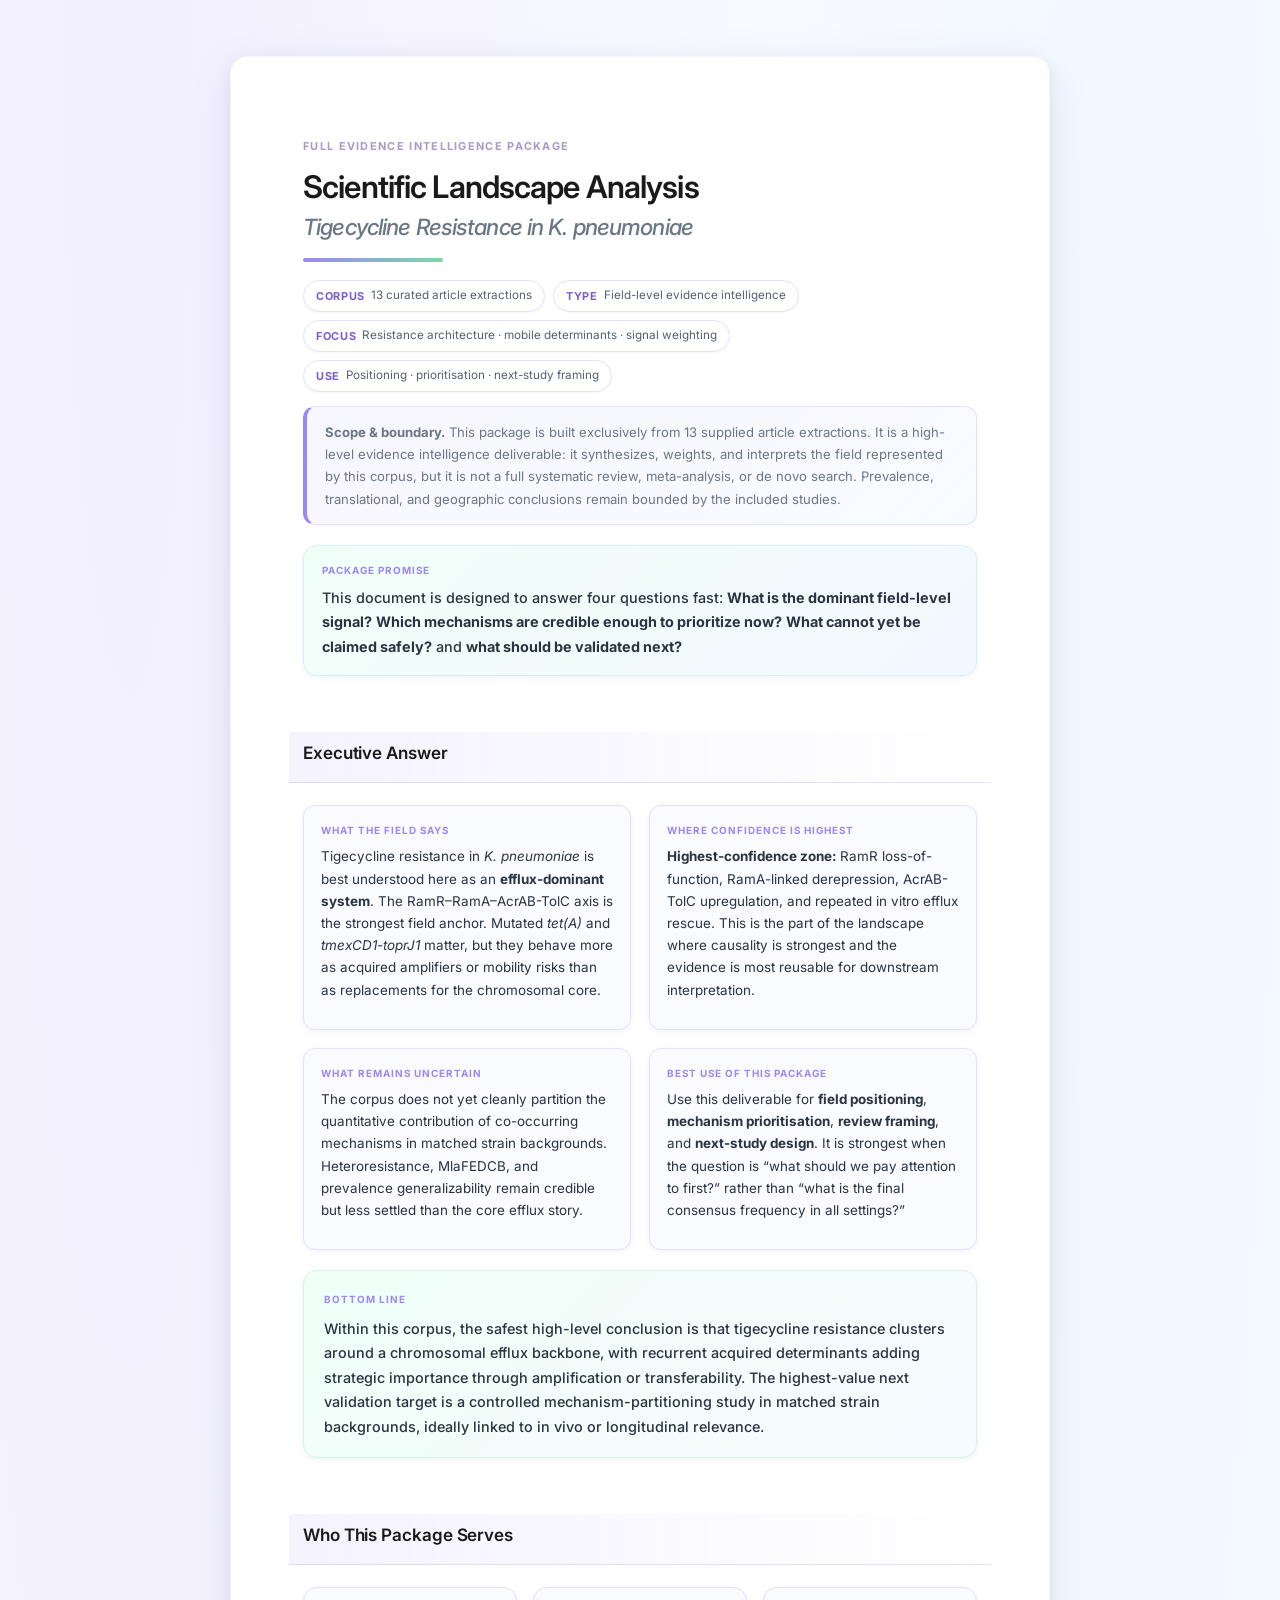
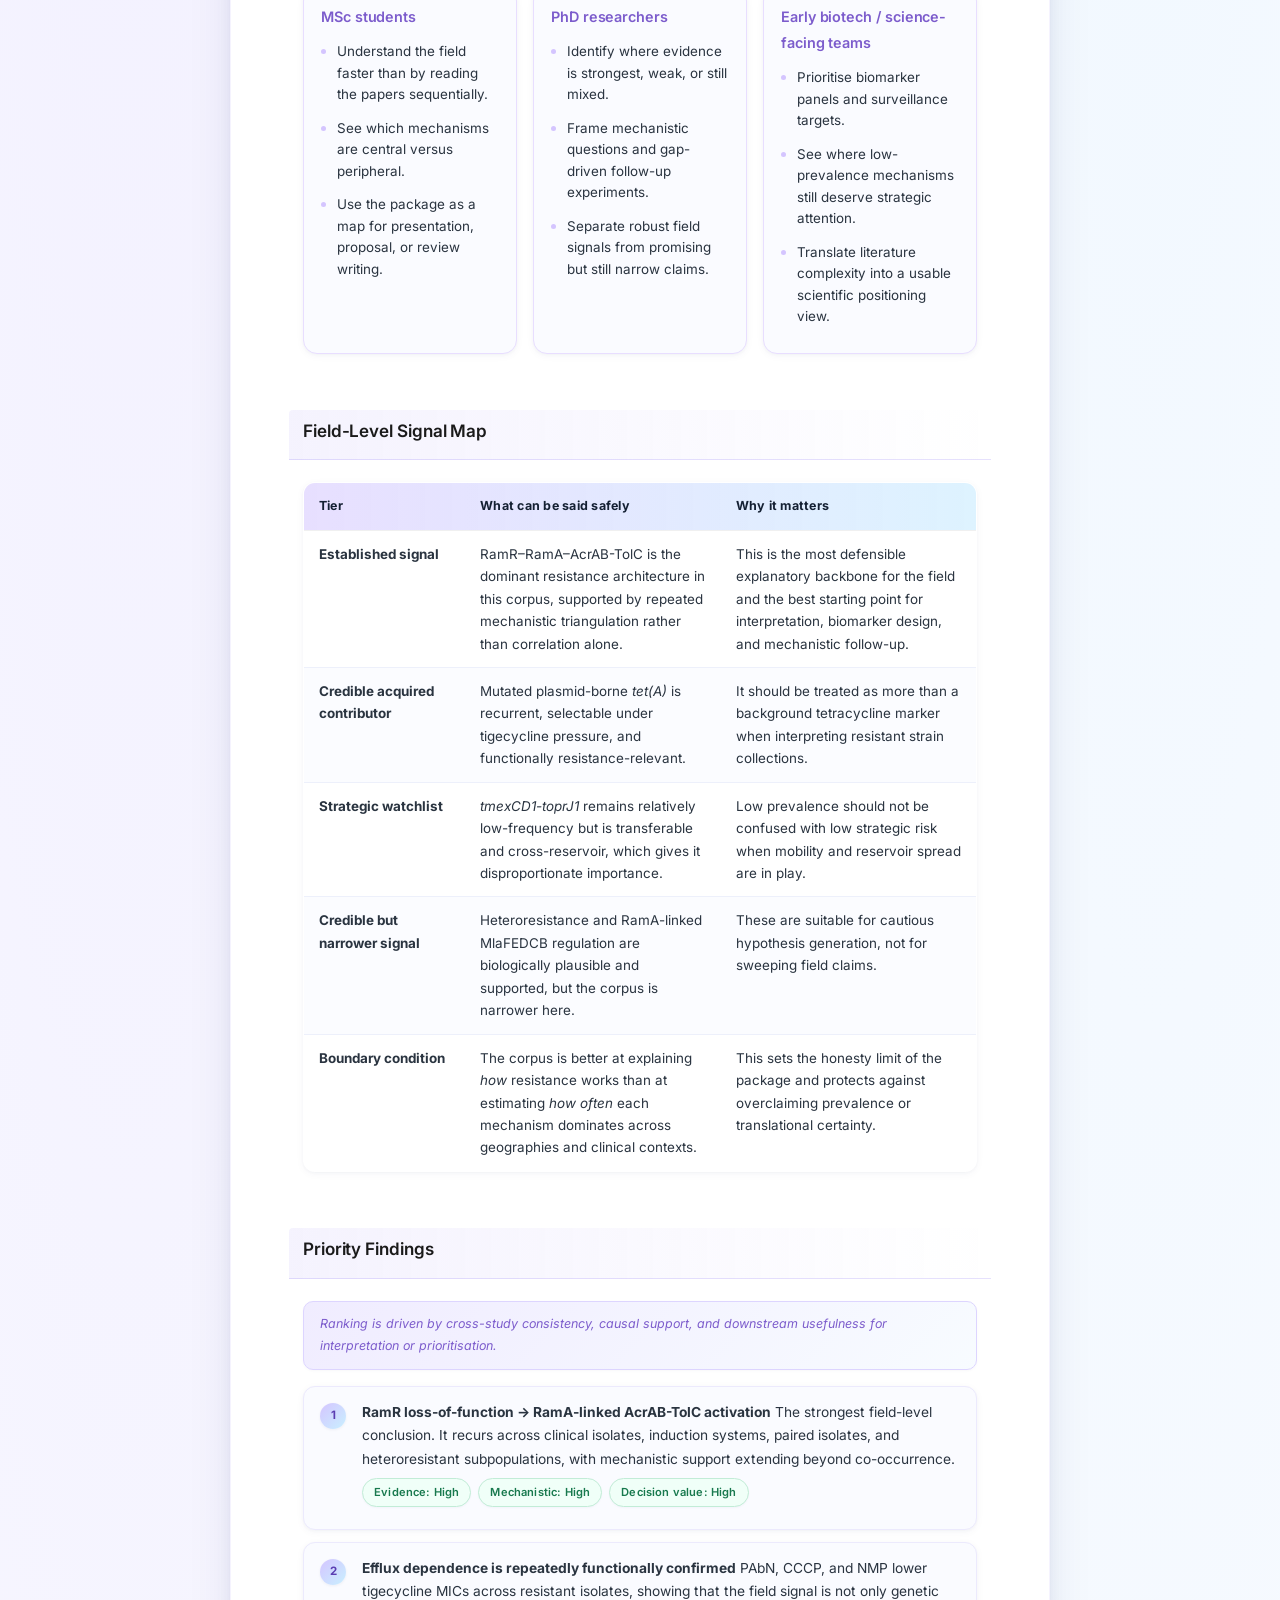
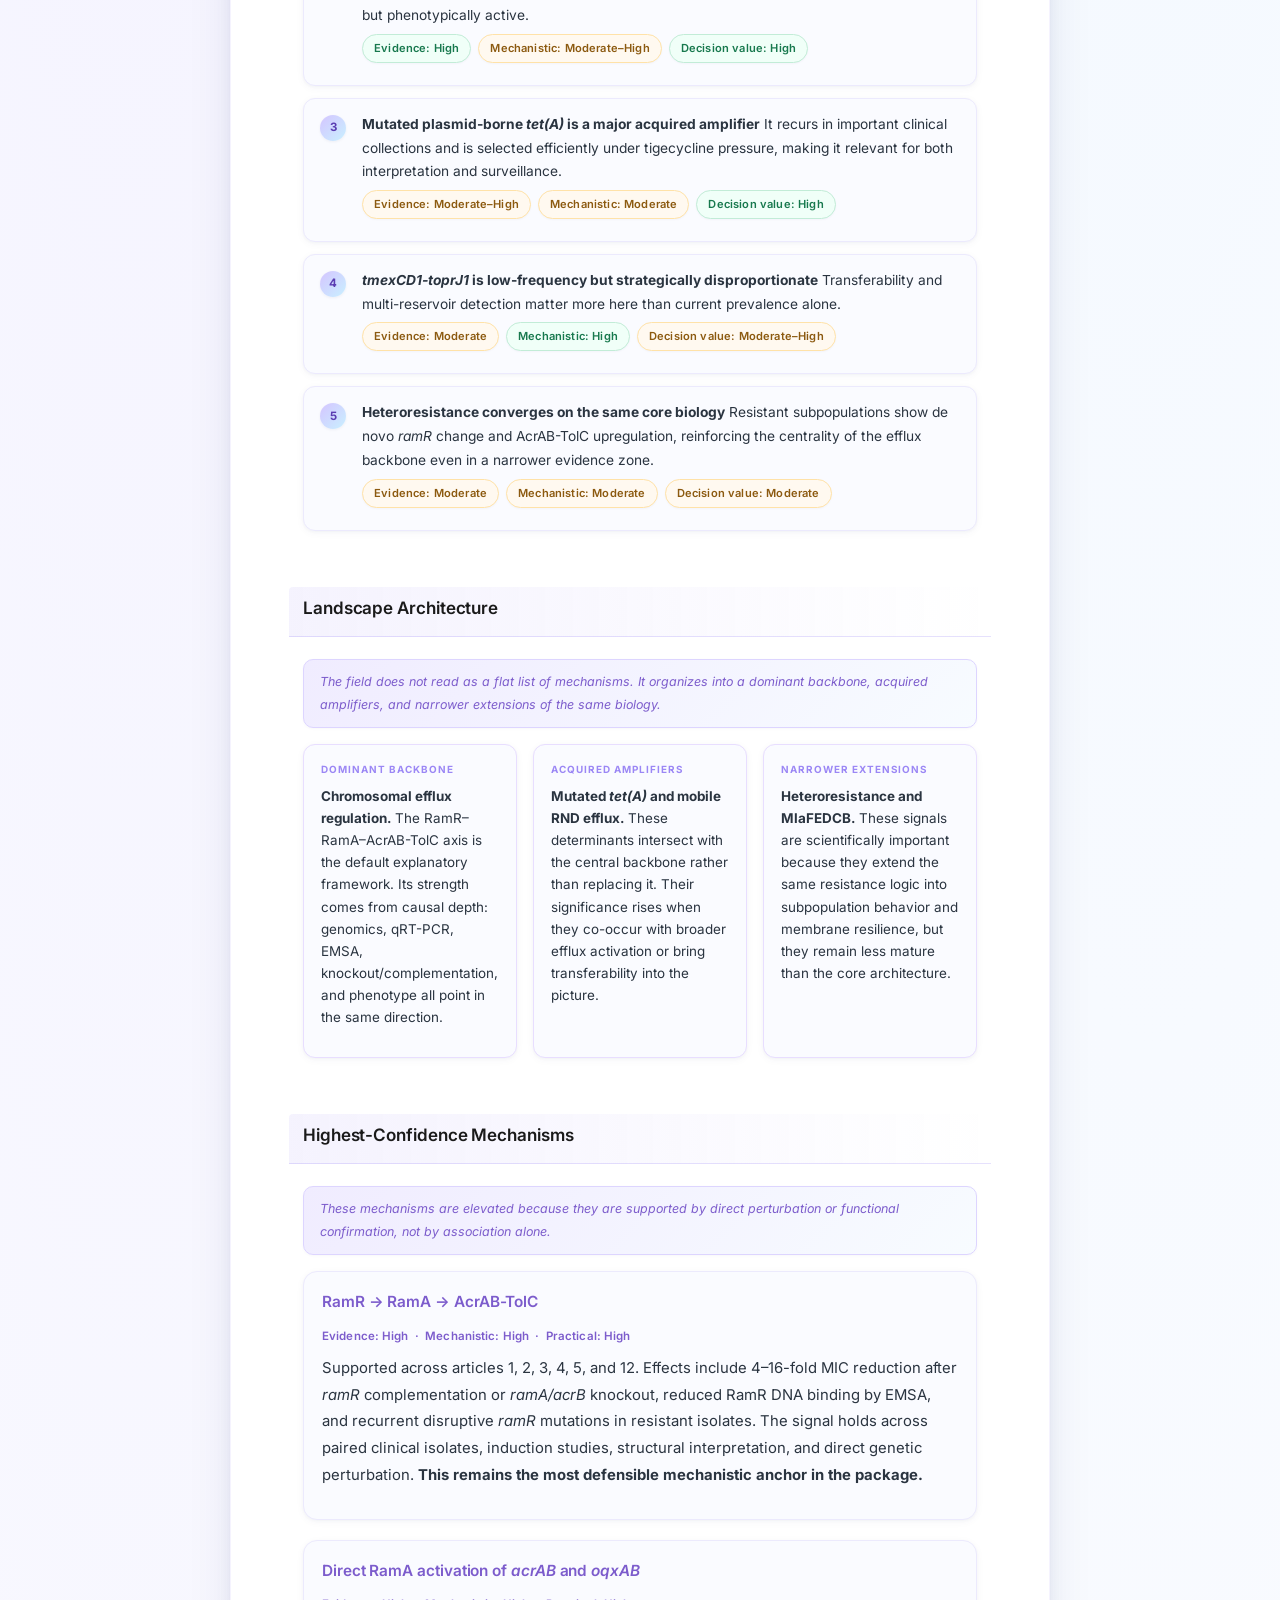
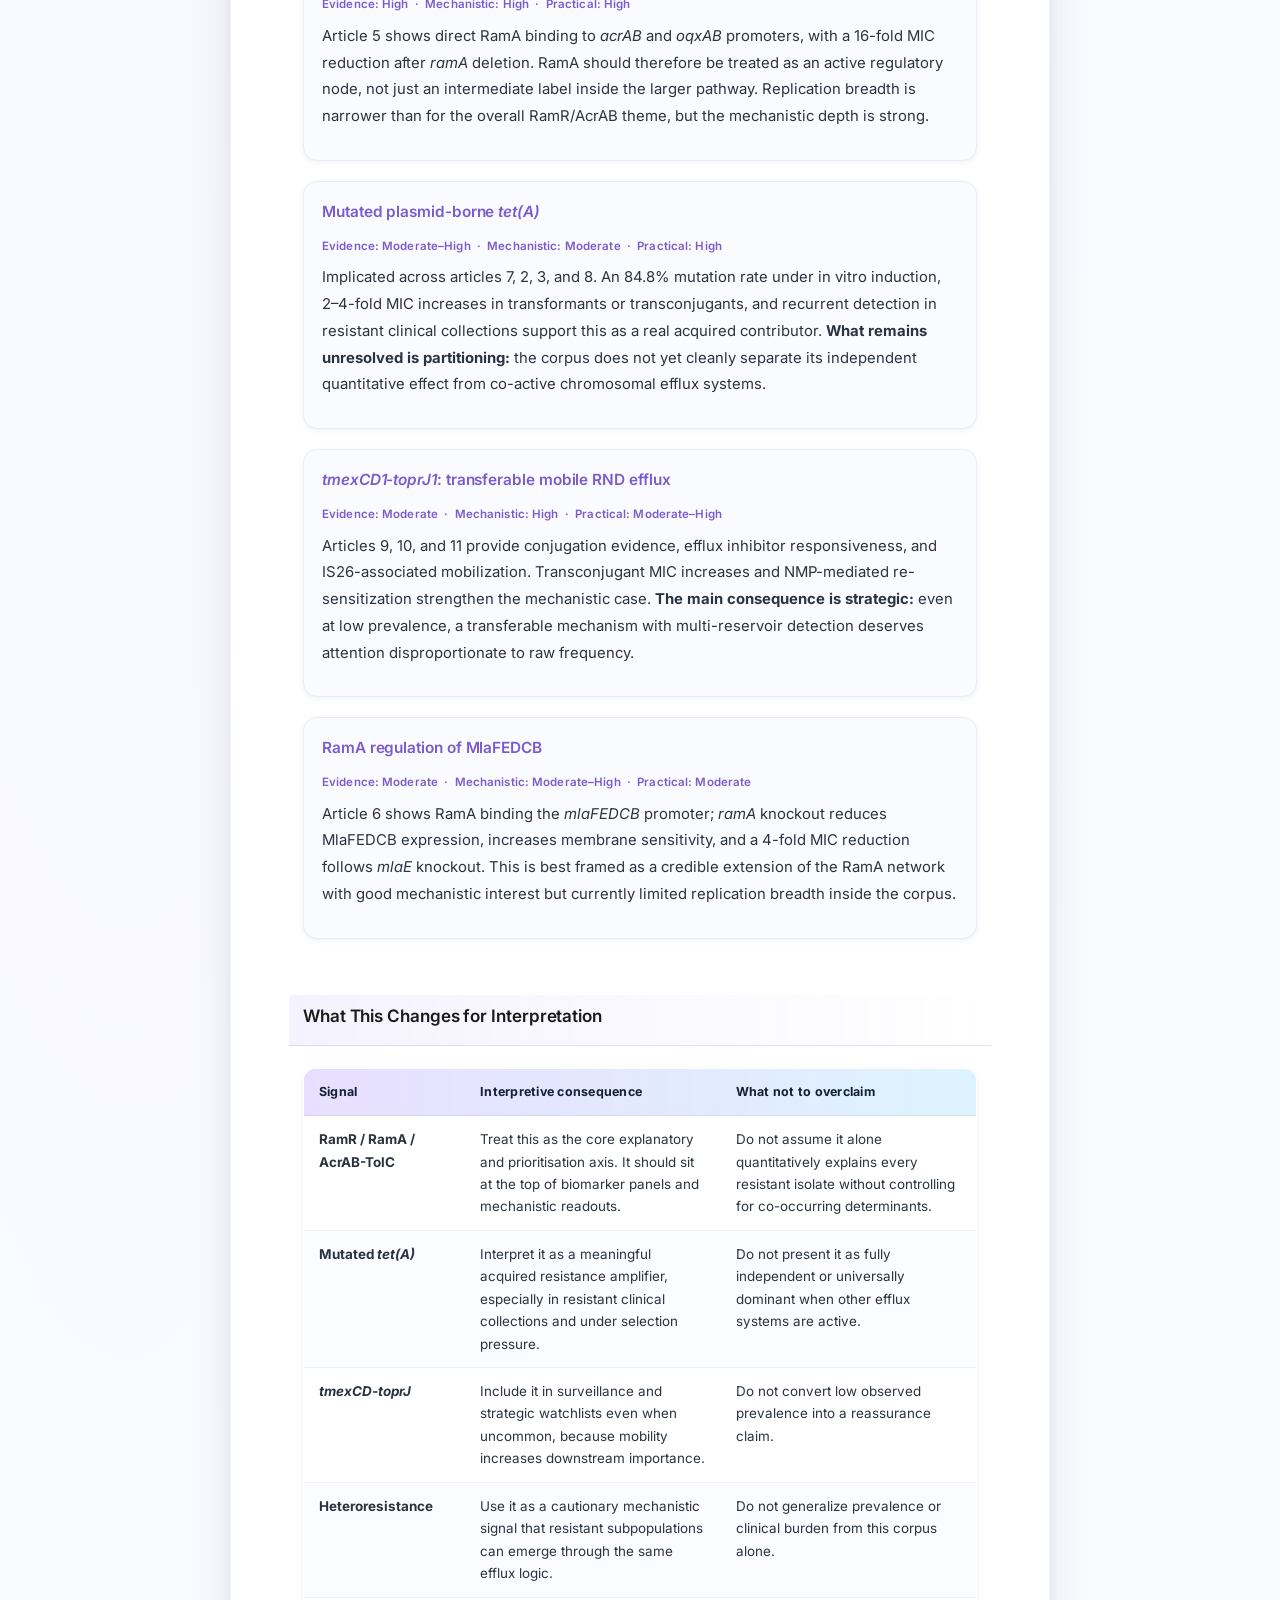
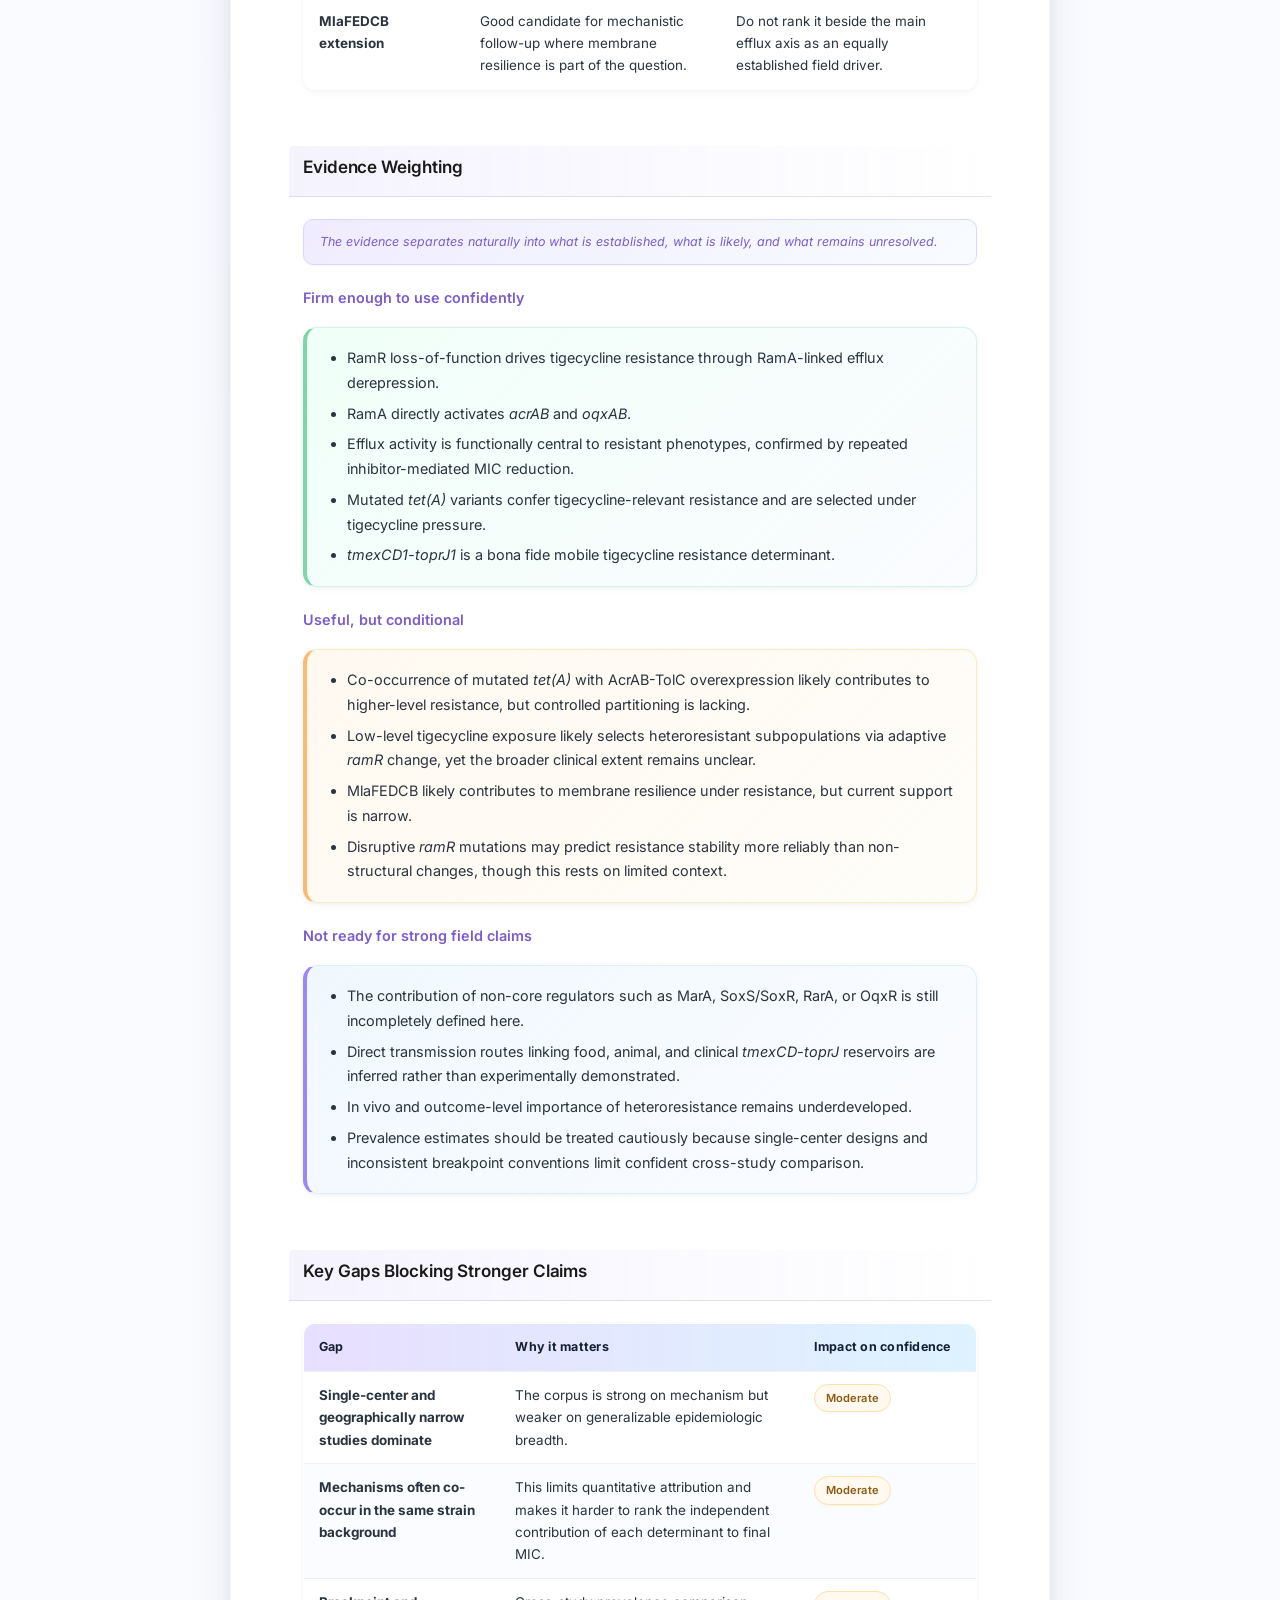
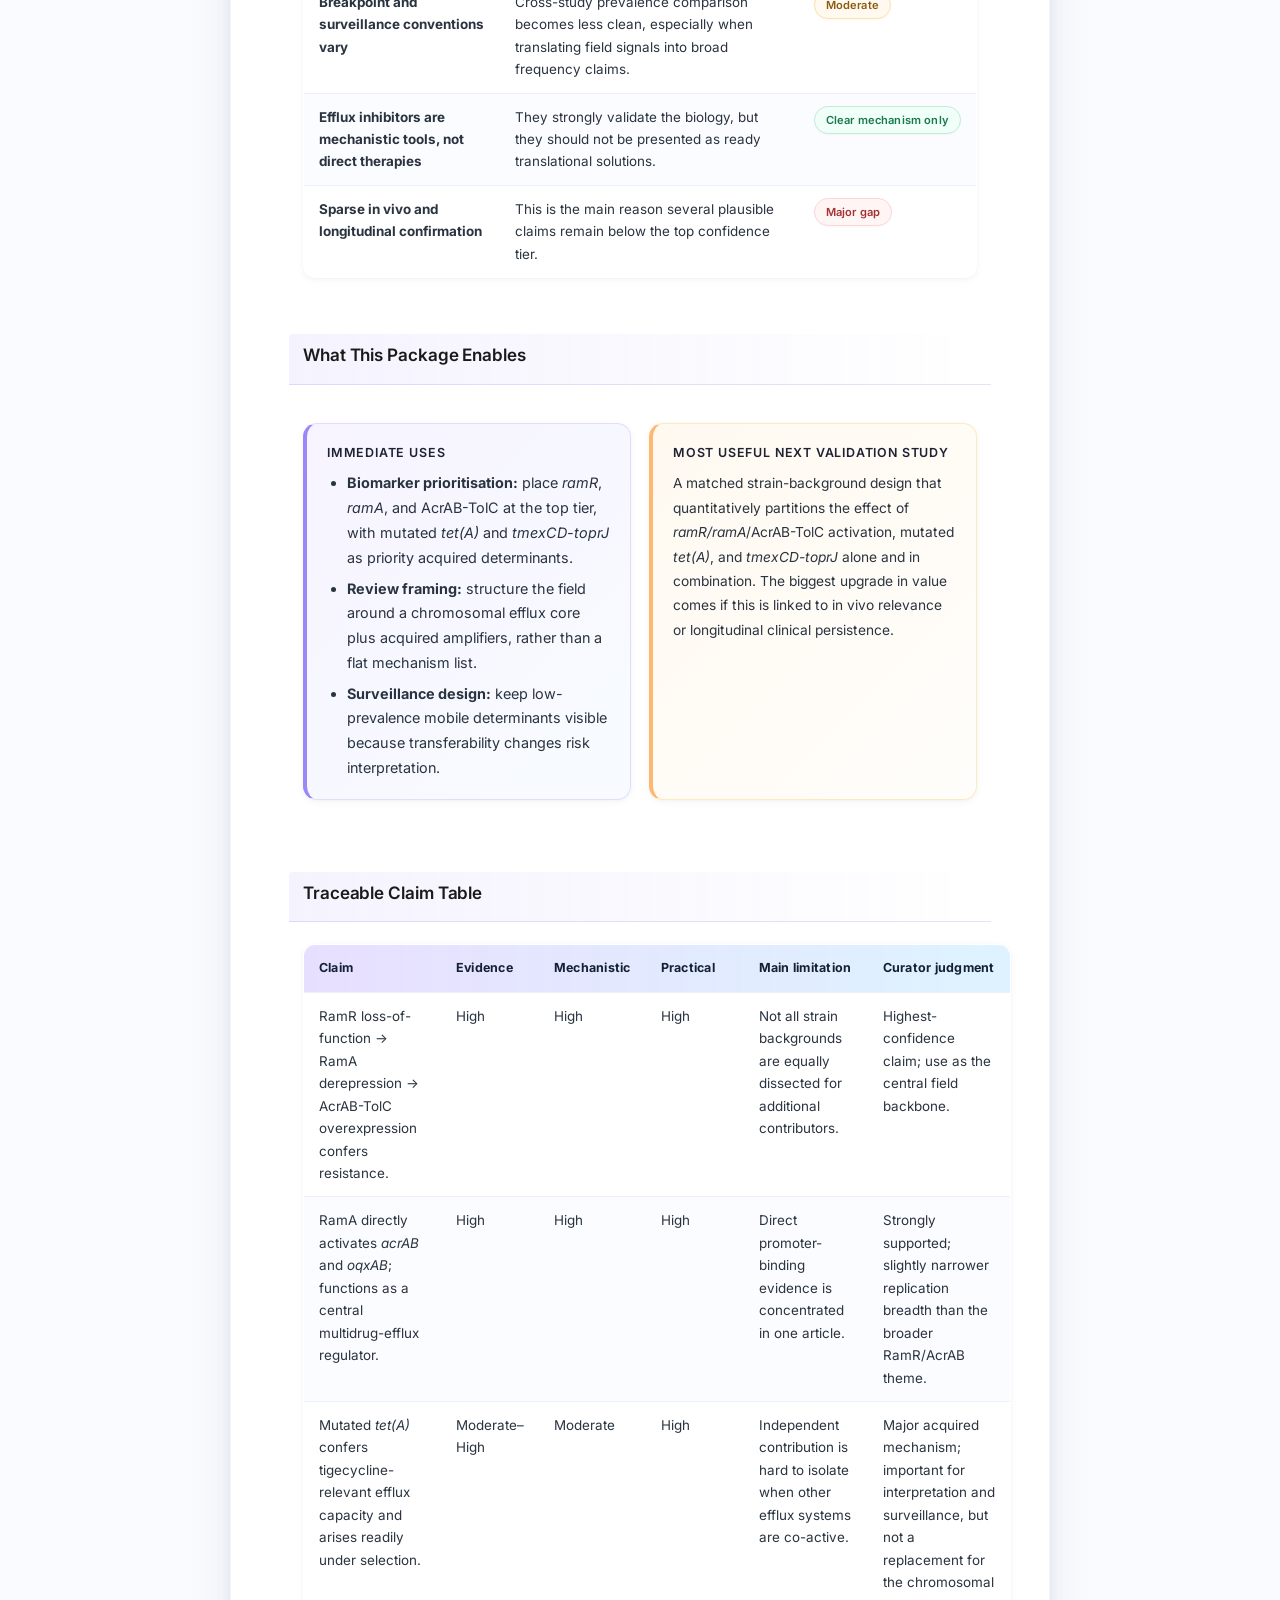
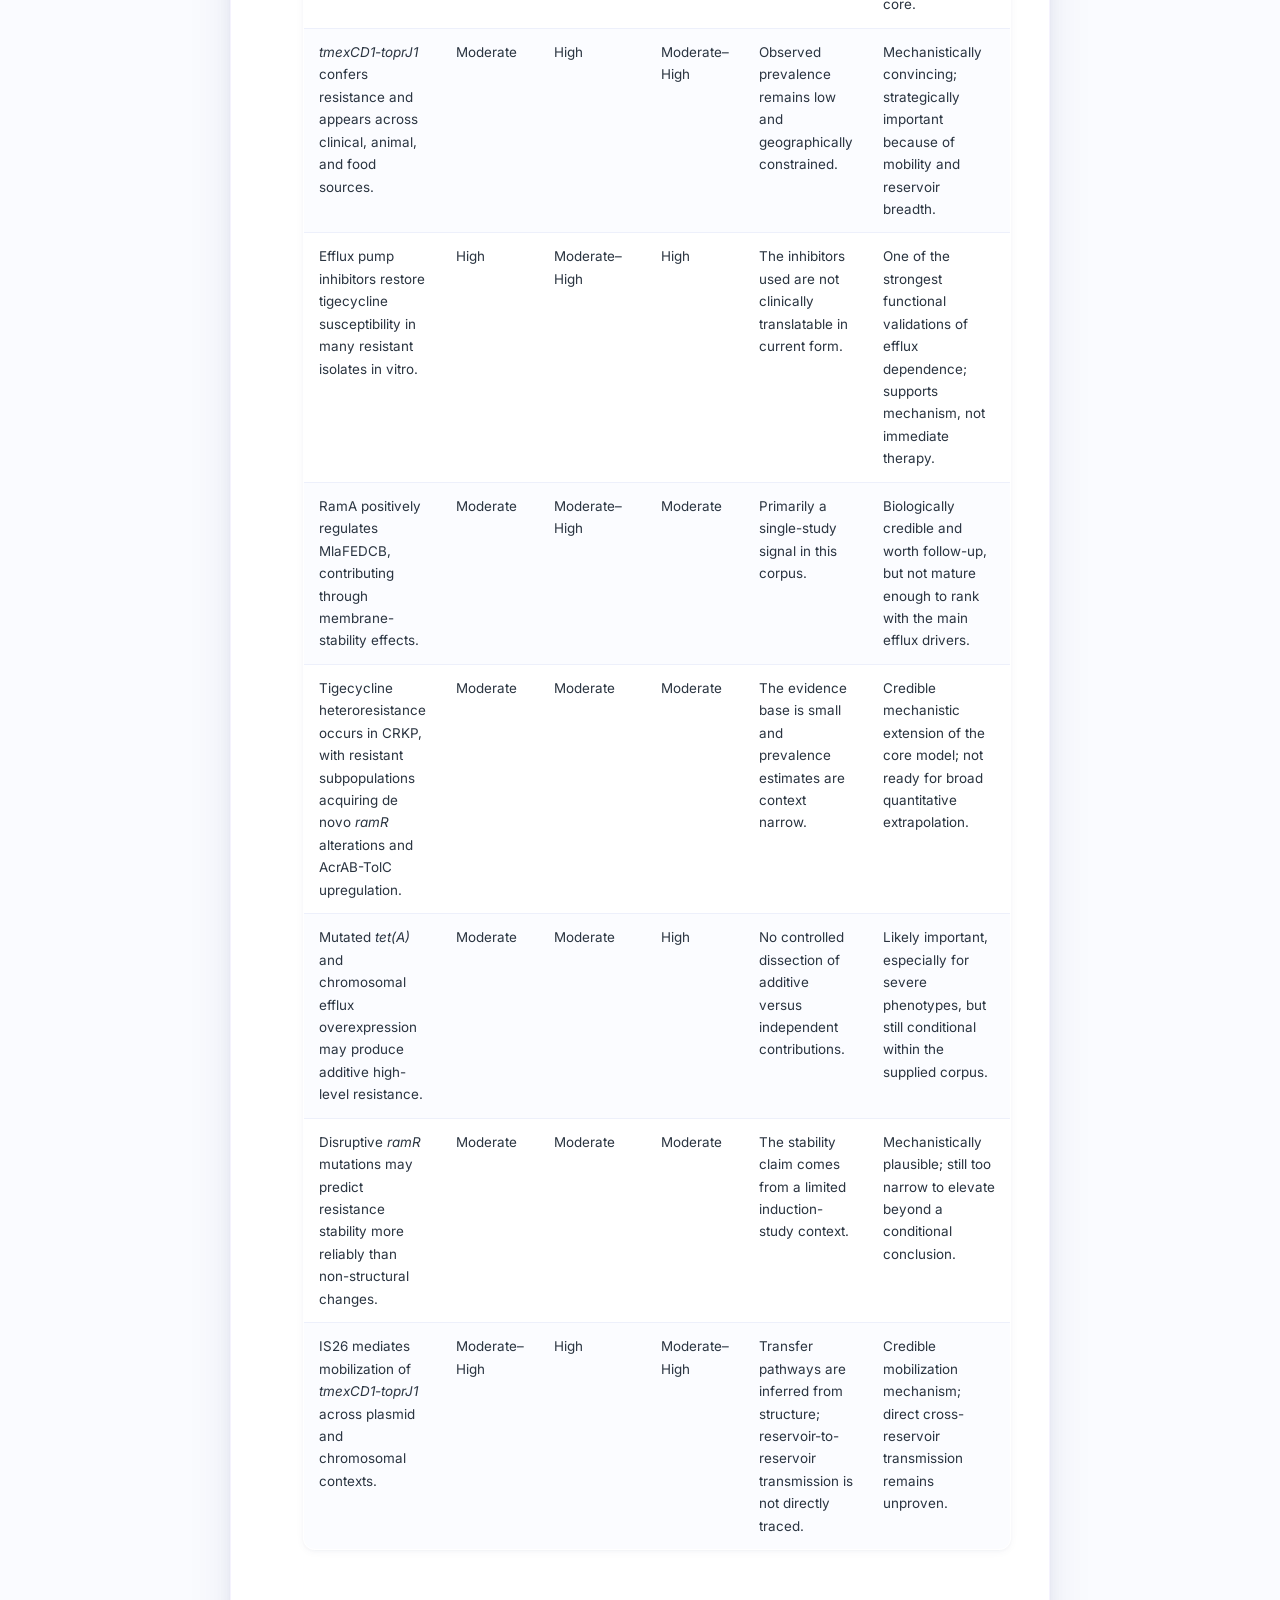
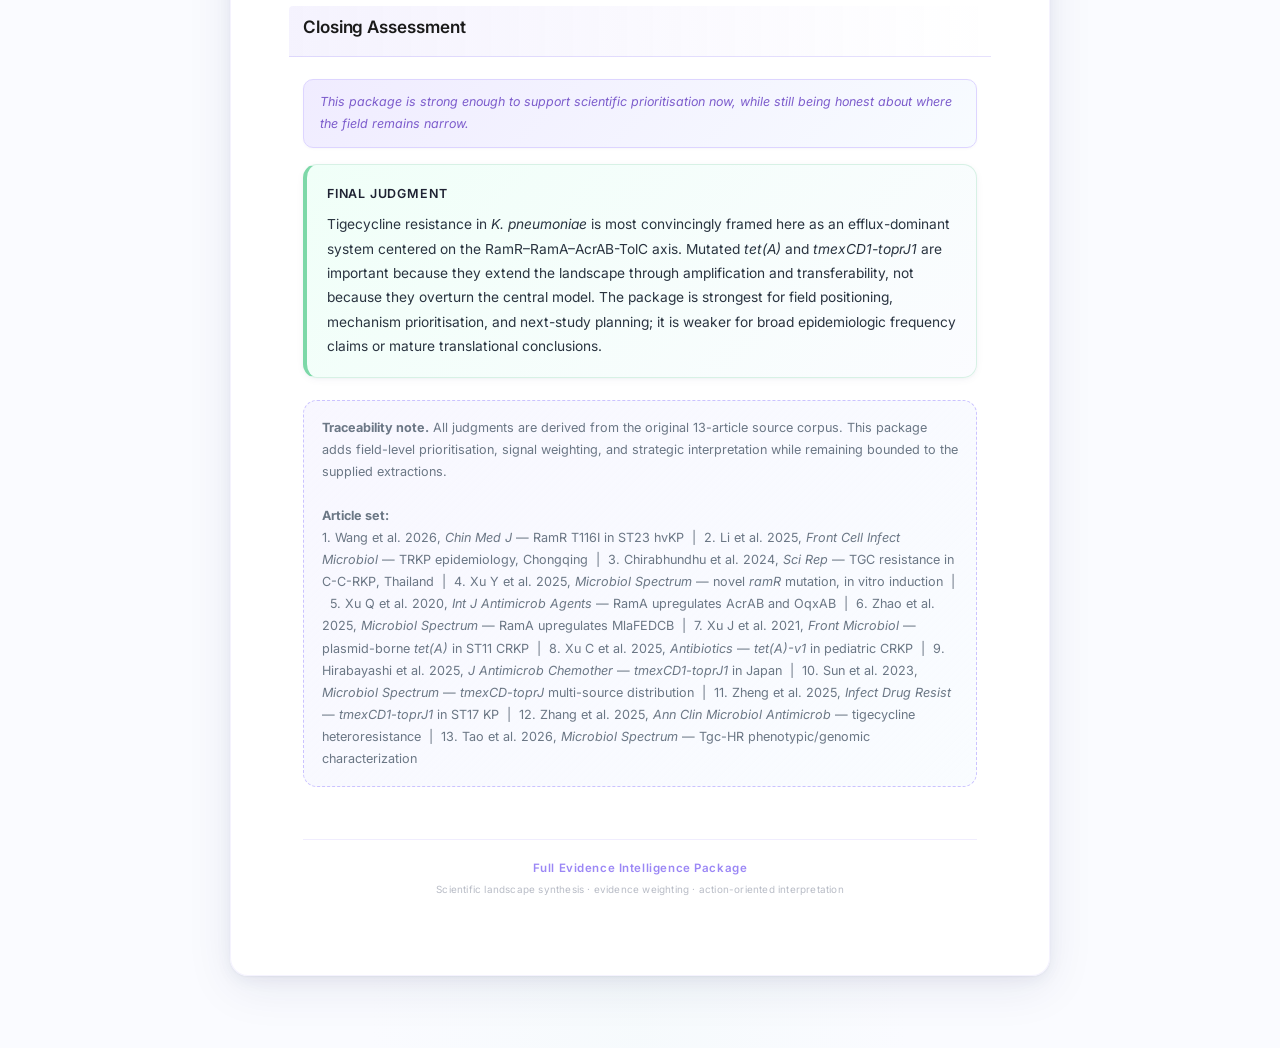
==== commit 984a7ae4: "Add files via upload" ====
--- a/samples/Scientific_Landscape_Analysis.html
+++ b/samples/Scientific_Landscape_Analysis.html
@@ -3,7 +3,7 @@
 <head>
   <meta charset="UTF-8" />
   <meta name="viewport" content="width=device-width, initial-scale=1" />
-  <title>Scientific Landscape Analysis</title>
+  <title>Full Evidence Intelligence Package | Scientific Landscape Analysis</title>
   <link href="https://fonts.googleapis.com/css2?family=Inter:wght@400;500;600;700;800&display=swap" rel="stylesheet" />
   <style>
 
@@ -58,7 +58,11 @@
     html, body {
       margin: 0;
       padding: 0;
-      background: var(--bg-page);
+      background:
+        radial-gradient(ellipse at 10% 0%, rgba(212, 197, 255, 0.22), transparent 40%),
+        radial-gradient(ellipse at 90% 5%, rgba(181, 228, 255, 0.14), transparent 32%),
+        radial-gradient(ellipse at 50% 100%, rgba(212, 244, 231, 0.10), transparent 30%),
+        var(--bg-page);
       color: var(--text-main);
       font-family: var(--font-main);
       line-height: 1.8;
@@ -75,10 +79,13 @@
     .report-container {
       width: 100%;
       max-width: 820px;
-      background: var(--bg-card);
+      background: rgba(255,255,255,0.97);
       border-radius: var(--radius-card);
       border: 1px solid var(--border-soft);
-      box-shadow: var(--shadow-soft);
+      box-shadow:
+        0 1px 2px rgba(30, 40, 90, 0.04),
+        0 4px 16px rgba(30, 40, 90, 0.06),
+        0 12px 48px rgba(30, 40, 90, 0.08);
       padding: 80px 72px 76px;
     }
 
@@ -113,19 +120,20 @@
       height: 4px;
       margin-top: 15px;
       border-radius: var(--radius-pill);
-      background: linear-gradient(90deg, #d4c5ff, #b5e4ff);
+      background: linear-gradient(90deg, var(--purple-main), var(--mint-strong));
     }
 
     h2 {
       font-size: 1.07rem;
       margin-top: 56px;
-      margin-bottom: 20px;
-      padding: 4px 0 11px 12px;
-      margin-left: -12px;
-      margin-right: -12px;
+      margin-bottom: 22px;
+      padding: 6px 0 13px 14px;
+      margin-left: -14px;
+      margin-right: -14px;
       letter-spacing: -0.005em;
-      border-bottom: 1px solid rgba(155, 135, 245, 0.30);
-      background: linear-gradient(90deg, rgba(155, 135, 245, 0.12), rgba(181, 228, 255, 0));
+      border-bottom: 1px solid rgba(155, 135, 245, 0.25);
+      background: linear-gradient(90deg, rgba(155, 135, 245, 0.10), rgba(181, 228, 255, 0));
+      border-radius: 4px 4px 0 0;
     }
 
     h3 {
@@ -191,13 +199,14 @@
       display: inline-flex;
       align-items: center;
       gap: 6px;
-      padding: 6px 10px;
+      padding: 7px 12px;
       border-radius: var(--radius-pill);
-      background: #f8f7ff;
+      background: rgba(255,255,255,0.85);
       border: 1px solid #e6e0fb;
       font-size: 0.73rem;
       line-height: 1.35;
       color: #55606e;
+      box-shadow: 0 1px 2px rgba(30, 40, 90, 0.03);
     }
 
     .meta-pill strong {
@@ -221,9 +230,19 @@
     .summary-cell {
       background: #fafbff;
       border: 1px solid var(--purple-bg);
-      border-radius: 10px;
-      padding: 16px 15px 14px;
-      box-shadow: var(--shadow-card-inset);
+      border-radius: 12px;
+      padding: 18px 17px 16px;
+      box-shadow:
+        0 1px 3px rgba(30, 40, 90, 0.03),
+        0 2px 8px rgba(30, 40, 90, 0.04);
+      transition: box-shadow 0.2s ease, transform 0.2s ease;
+    }
+
+    .summary-cell:hover {
+      box-shadow:
+        0 2px 6px rgba(30, 40, 90, 0.05),
+        0 6px 20px rgba(30, 40, 90, 0.06);
+      transform: translateY(-1px);
     }
 
     .summary-cell .cell-label {
@@ -243,12 +262,14 @@
     }
 
     .exec-snapshot {
-      margin-top: 22px;
-      padding: 18px 18px 16px;
-      border-radius: 12px;
-      background: var(--mint-bg);
+      margin-top: 24px;
+      padding: 20px 20px 18px;
+      border-radius: 14px;
+      background: linear-gradient(135deg, var(--mint-bg), rgba(240, 248, 255, 0.6));
       border: 1px solid var(--mint-soft);
-      box-shadow: var(--shadow-card-inset);
+      box-shadow:
+        0 1px 3px rgba(30, 40, 90, 0.03),
+        0 2px 8px rgba(30, 40, 90, 0.04);
     }
 
     /* Dividers */
@@ -271,34 +292,36 @@
     .highlight-box,
     .warning-box,
     .note-box {
-      border-radius: 12px;
-      padding: 16px 18px;
-      margin: 14px 0;
+      border-radius: 14px;
+      padding: 18px 20px;
+      margin: 16px 0;
       border: 1px solid transparent;
       border-left: 4px solid transparent;
-      box-shadow: 0 2px 8px rgba(30, 40, 90, 0.04);
+      box-shadow:
+        0 1px 3px rgba(30, 40, 90, 0.03),
+        0 2px 8px rgba(30, 40, 90, 0.04);
     }
 
     .info-box {
-      background: var(--blue-bg);
+      background: linear-gradient(135deg, var(--blue-bg), rgba(250, 251, 255, 0.8));
       border-color: #dbeffd;
       border-left-color: var(--purple-main);
     }
 
     .highlight-box {
-      background: var(--mint-bg);
+      background: linear-gradient(135deg, var(--mint-bg), rgba(250, 251, 255, 0.8));
       border-color: #d7f1e5;
       border-left-color: var(--mint-strong);
     }
 
     .warning-box {
-      background: var(--yellow-bg);
+      background: linear-gradient(135deg, var(--yellow-bg), rgba(255, 253, 250, 0.8));
       border-color: #ffe9bf;
       border-left-color: var(--yellow-strong);
     }
 
     .note-box {
-      background: #f7f6ff;
+      background: linear-gradient(135deg, #f7f6ff, rgba(240, 248, 255, 0.5));
       border-color: #e1defa;
       border-left-color: var(--purple-main);
     }
@@ -325,28 +348,31 @@
       margin: 12px 0 20px 0;
       border-collapse: collapse;
       border: 1px solid var(--border-table);
-      border-radius: 10px;
+      border-radius: 12px;
       overflow: hidden;
       font-size: 0.84rem;
+      box-shadow:
+        0 1px 3px rgba(30, 40, 90, 0.03),
+        0 2px 8px rgba(30, 40, 90, 0.04);
     }
 
     thead {
-      background: linear-gradient(90deg, #d4c5ff, #b5e4ff);
+      background: linear-gradient(90deg, rgba(212, 197, 255, 0.55), rgba(181, 228, 255, 0.45));
     }
 
     th, td {
-      padding: 10px 13px;
+      padding: 12px 15px;
       text-align: left;
       vertical-align: top;
     }
 
     th {
-      font-size: 0.81rem;
-      font-weight: 600;
+      font-size: 0.78rem;
+      font-weight: 700;
       color: #142033;
-      letter-spacing: 0.012em;
+      letter-spacing: 0.02em;
       white-space: nowrap;
-      border-bottom: 1px solid rgba(0, 0, 0, 0.05);
+      border-bottom: 1px solid rgba(0, 0, 0, 0.06);
     }
 
     td {
@@ -355,11 +381,11 @@
     }
 
     tbody tr:nth-child(even) {
-      background: #fafbff;
+      background: rgba(250, 251, 255, 0.7);
     }
 
     tbody tr:hover {
-      background: #f2f4ff;
+      background: rgba(240, 229, 255, 0.14);
     }
 
     /* Visually separate the paired last columns in Evidence Triage */
@@ -402,13 +428,14 @@
     .badge {
       display: inline-flex;
       align-items: center;
-      padding: 3px 10px;
+      padding: 4px 11px;
       border-radius: var(--radius-pill);
       border: 1px solid transparent;
       font-size: 0.695rem;
       font-weight: 600;
       letter-spacing: 0.015em;
       white-space: nowrap;
+      box-shadow: 0 1px 2px rgba(30, 40, 90, 0.03);
     }
 
     .badge-green {
@@ -527,12 +554,18 @@
     }
 
     .mech-row {
-      margin-bottom: 8px;
-      padding: 13px 15px;
+      margin-bottom: 10px;
+      padding: 14px 16px;
       font-size: 0.83rem;
       background: #fafbff;
-      border: 1px solid #eee;
-      border-radius: 9px;
+      border: 1px solid #eceafd;
+      border-radius: 11px;
+      box-shadow: 0 1px 3px rgba(30, 40, 90, 0.03);
+      transition: box-shadow 0.2s ease;
+    }
+
+    .mech-row:hover {
+      box-shadow: 0 2px 8px rgba(30, 40, 90, 0.06);
     }
 
     .mech-row p {
@@ -547,13 +580,13 @@
     }
 
     .appendix-block {
-      margin-top: 18px;
-      padding: 14px 16px;
+      margin-top: 20px;
+      padding: 16px 18px;
       font-size: 0.82rem;
       line-height: 1.75;
-      background: #f8f7ff;
+      background: linear-gradient(135deg, #f8f7ff, rgba(240, 248, 255, 0.4));
       border: 1px dashed #cbc3ff;
-      border-radius: 12px;
+      border-radius: 14px;
     }
 
     .ev {
@@ -565,10 +598,10 @@
     /* Footer */
 
     .report-footer {
-      margin-top: 48px;
-      padding-top: 16px;
+      margin-top: 52px;
+      padding-top: 18px;
       text-align: center;
-      border-top: 1px solid #eee;
+      border-top: 1px solid rgba(155, 135, 245, 0.15);
     }
 
     .report-footer .brand {
@@ -614,30 +647,32 @@
   
     /* ── Aliases & bridges ─────────────────────────────────────── */
     .page, .doc {
-      width: 100%; max-width: 820px; background: var(--bg-card);
+      width: 100%; max-width: 820px; background: rgba(255,255,255,0.97);
       border-radius: var(--radius-card); border: 1px solid var(--border-soft);
-      box-shadow: var(--shadow-soft); padding: 80px 72px 76px;
+      box-shadow: 0 1px 2px rgba(30,40,90,0.04), 0 4px 16px rgba(30,40,90,0.06), 0 12px 48px rgba(30,40,90,0.08);
+      padding: 80px 72px 76px;
     }
     @media (max-width: 900px) { .page, .doc { padding: 40px 24px 36px; border-radius: 14px; } }
-    .hero, .doc-header { margin-bottom: 18px; }
+    .hero, .doc-header { margin-bottom: 22px; }
     .eyebrow { font-size:.68rem; font-weight:700; letter-spacing:.12em; text-transform:uppercase; color:#a79acb; margin-bottom:12px; }
     .h1-sub { font-size:1.4rem; color:var(--text-muted); font-weight:500; }
-    .h1-rule { width:140px; height:4px; margin-top:15px; border-radius:var(--radius-pill); background:linear-gradient(90deg,#d4c5ff,#b5e4ff); }
+    .h1-rule { width:140px; height:4px; margin-top:15px; border-radius:var(--radius-pill); background:linear-gradient(90deg,var(--purple-main),var(--mint-strong)); }
     .content { margin-top:32px; }
-    .section { margin-bottom:16px; }
-    .scope-note { margin:14px 0 4px; padding:12px 16px; font-size:.82rem; line-height:1.7; color:var(--text-muted); background:#f8f6ff; border:1px solid #e6e0fb; border-left:4px solid var(--purple-main); border-radius:10px; }
+    .section { margin-bottom:18px; }
+    .scope-note { margin:14px 0 4px; padding:14px 18px; font-size:.82rem; line-height:1.7; color:var(--text-muted); background:linear-gradient(135deg,#f8f6ff,rgba(240,248,255,0.5)); border:1px solid #e6e0fb; border-left:4px solid var(--purple-main); border-radius:12px; box-shadow:0 1px 3px rgba(30,40,90,0.03); }
     .section-intro { font-size:.87rem; color:var(--text-muted); margin-bottom:12px; line-height:1.7; }
     /* Bottom line */
-    .bottomline { margin:18px 0 10px; padding:18px 18px 16px; border-radius:12px; background:var(--mint-bg); border:1px solid var(--mint-soft); box-shadow:var(--shadow-card-inset); }
+    .bottomline { margin:20px 0 12px; padding:20px 20px 18px; border-radius:14px; background:linear-gradient(135deg,var(--mint-bg),rgba(240,248,255,0.6)); border:1px solid var(--mint-soft); box-shadow:0 1px 3px rgba(30,40,90,0.03),0 2px 8px rgba(30,40,90,0.04); }
     .bottomline-title { font-size:.62rem; font-weight:700; text-transform:uppercase; letter-spacing:.10em; color:var(--purple-main); margin-bottom:8px; }
     .answer { font-size:.9rem; line-height:1.7; color:var(--text-main); font-weight:500; }
     /* Grids */
-    .grid-2 { display:grid; gap:16px; grid-template-columns:1fr 1fr; margin:14px 0; }
-    .grid-3 { display:grid; gap:14px; grid-template-columns:repeat(3,1fr); margin:14px 0; }
+    .grid-2 { display:grid; gap:18px; grid-template-columns:1fr 1fr; margin:16px 0; }
+    .grid-3 { display:grid; gap:16px; grid-template-columns:repeat(3,1fr); margin:16px 0; }
     @media (max-width:720px) { .grid-2,.grid-3 { grid-template-columns:1fr; } }
     /* Cards */
-    .card { background:#fafbff; border:1px solid var(--purple-bg); border-radius:10px; padding:14px 15px 12px; font-size:.86rem; line-height:1.65; box-shadow:var(--shadow-card-inset); }
-    .card.soft { background:#f4f0ff; border-color:#ded6f9; }
+    .card { background:#fafbff; border:1px solid var(--purple-bg); border-radius:12px; padding:16px 17px 14px; font-size:.86rem; line-height:1.65; box-shadow:0 1px 3px rgba(30,40,90,0.03),0 2px 8px rgba(30,40,90,0.04); transition:box-shadow 0.2s ease,transform 0.2s ease; }
+    .card:hover { box-shadow:0 2px 6px rgba(30,40,90,0.05),0 6px 20px rgba(30,40,90,0.06); transform:translateY(-1px); }
+    .card.soft { background:linear-gradient(135deg,#f4f0ff,rgba(240,248,255,0.4)); border-color:#ded6f9; }
     .card .label,.card>.label { display:block; margin-bottom:7px; font-size:.62rem; font-weight:700; text-transform:uppercase; letter-spacing:.10em; color:var(--purple-main); }
     .card p { font-size:.84rem; }
     /* Ratings */
@@ -654,272 +689,393 @@
     .kicker { font-weight:600; color:var(--purple-strong); }
     .trace { display:inline-block; margin:2px 4px 2px 0; padding:1px 7px; border-radius:5px; background:#f0ecff; border:1px solid #d8cfff; font-size:.65rem; font-family:'SFMono-Regular','Consolas',monospace; color:#5a3db2; letter-spacing:.01em; }
     /* Theme blocks */
-    .theme { margin-bottom:20px; padding:16px 18px 14px; border-radius:12px; background:#fafbff; border:1px solid #eceafd; box-shadow:var(--shadow-card-inset); }
-    .theme-head { margin-bottom:12px; padding-bottom:10px; border-bottom:1px solid #eceafd; }
+    .theme { margin-bottom:22px; padding:18px 20px 16px; border-radius:14px; background:#fafbff; border:1px solid #eceafd; box-shadow:0 1px 3px rgba(30,40,90,0.03),0 2px 8px rgba(30,40,90,0.04); }
+    .theme-head { margin-bottom:14px; padding-bottom:12px; border-bottom:1px solid #eceafd; }
     .theme-head h3 { margin-top:0; margin-bottom:8px; }
-    .theme-grid { display:grid; gap:16px; grid-template-columns:1fr 1fr; }
+    .theme-grid { display:grid; gap:18px; grid-template-columns:1fr 1fr; }
     @media (max-width:720px) { .theme-grid { grid-template-columns:1fr; } }
     /* TOC */
     .toc { display:flex; flex-wrap:wrap; gap:8px; margin:10px 0 14px; }
-    .toc a { display:inline-flex; align-items:center; padding:5px 12px; border-radius:var(--radius-pill); background:#f0ecff; border:1px solid #ded6f9; font-size:.73rem; font-weight:500; color:var(--purple-strong); text-decoration:none; }
-    .toc a:hover { background:#e6dfff; }
+    .toc a { display:inline-flex; align-items:center; padding:6px 14px; border-radius:var(--radius-pill); background:#f0ecff; border:1px solid #ded6f9; font-size:.73rem; font-weight:500; color:var(--purple-strong); text-decoration:none; transition:background 0.15s ease,box-shadow 0.15s ease; box-shadow:0 1px 2px rgba(30,40,90,0.03); }
+    .toc a:hover { background:#e6dfff; box-shadow:0 2px 6px rgba(30,40,90,0.06); }
     td.verdict { font-weight:600; color:var(--purple-strong); }
-    .callout { margin:12px 0; padding:12px 16px; font-size:.84rem; background:#fff9f0; border:1px solid #ffe9bf; border-left:4px solid var(--yellow-strong); border-radius:10px; }
+    .callout { margin:14px 0; padding:14px 18px; font-size:.84rem; background:linear-gradient(135deg,#fff9f0,rgba(255,253,248,0.8)); border:1px solid #ffe9bf; border-left:4px solid var(--yellow-strong); border-radius:12px; box-shadow:0 1px 3px rgba(30,40,90,0.03); }
     .strip { display:flex; gap:8px; flex-wrap:wrap; margin-top:10px; }
     /* Meta grid */
-    .meta-grid { display:grid; grid-template-columns:repeat(3,1fr); gap:10px; margin-top:16px; }
+    .meta-grid { display:grid; grid-template-columns:repeat(3,1fr); gap:12px; margin-top:18px; }
     @media (max-width:720px) { .meta-grid { grid-template-columns:1fr; } }
-    .meta-card { padding:10px 12px; border-radius:9px; background:#fafbff; border:1px solid #eceafd; font-size:.78rem; }
+    .meta-card { padding:12px 14px; border-radius:11px; background:#fafbff; border:1px solid #eceafd; font-size:.78rem; box-shadow:0 1px 3px rgba(30,40,90,0.03); }
     .meta-card .k { font-size:.62rem; font-weight:700; text-transform:uppercase; letter-spacing:.08em; color:var(--purple-main); margin-bottom:4px; }
     .meta-card .v { color:var(--text-muted); line-height:1.5; }
     p.small, .small { font-size:.78rem; color:var(--text-muted); line-height:1.6; }
     /* File 1 extras */
-    .header-card { margin-top:20px; padding:16px 18px; border-radius:12px; background:#fafbff; border:1px solid #eceafd; box-shadow:var(--shadow-card-inset); }
-    .header-grid { display:grid; gap:20px; grid-template-columns:1fr 1fr; }
+    .header-card { margin-top:22px; padding:18px 20px; border-radius:14px; background:#fafbff; border:1px solid #eceafd; box-shadow:0 1px 3px rgba(30,40,90,0.03),0 2px 8px rgba(30,40,90,0.04); }
+    .header-grid { display:grid; gap:22px; grid-template-columns:1fr 1fr; }
     @media (max-width:720px) { .header-grid { grid-template-columns:1fr; } }
-    .meta-pair { margin-bottom:10px; }
-    .meta-label { display:block; font-size:.62rem; font-weight:700; text-transform:uppercase; letter-spacing:.09em; color:var(--purple-main); margin-bottom:2px; }
+    .meta-pair { margin-bottom:12px; }
+    .meta-label { display:block; font-size:.62rem; font-weight:700; text-transform:uppercase; letter-spacing:.09em; color:var(--purple-main); margin-bottom:3px; }
     .meta-value { font-size:.82rem; color:var(--text-main); line-height:1.6; }
-    .takeaway-block { margin-top:14px; padding:12px 14px; background:#f0ecff; border-radius:9px; border:1px solid #ddd5ff; }
+    .takeaway-block { margin-top:16px; padding:14px 16px; background:linear-gradient(135deg,#f0ecff,rgba(240,248,255,0.4)); border-radius:11px; border:1px solid #ddd5ff; }
     .exec-label { font-size:.62rem; font-weight:700; text-transform:uppercase; letter-spacing:.09em; color:var(--purple-main); margin-bottom:12px; }
     .col-short { width:110px; }
     .col-badge { width:190px; }
     .table-wrap { overflow-x:auto; }
-    .key-finding-box { margin-top:18px; }
-    .key-finding-badge { display:inline-block; margin-bottom:8px; padding:2px 10px; border-radius:var(--radius-pill); background:var(--purple-bg-2); border:1px solid var(--purple-soft); font-size:.65rem; font-weight:700; text-transform:uppercase; letter-spacing:.07em; color:#5a3db2; }
-    h3.signpost { margin-top:32px; margin-bottom:4px; font-size:.68rem; font-weight:700; text-transform:uppercase; letter-spacing:.10em; color:var(--purple-main); border:none; }
+    .key-finding-box { margin-top:20px; }
+    .key-finding-badge { display:inline-block; margin-bottom:8px; padding:3px 11px; border-radius:var(--radius-pill); background:var(--purple-bg-2); border:1px solid var(--purple-soft); font-size:.65rem; font-weight:700; text-transform:uppercase; letter-spacing:.07em; color:#5a3db2; box-shadow:0 1px 2px rgba(30,40,90,0.03); }
+    h3.signpost { margin-top:34px; margin-bottom:6px; font-size:.68rem; font-weight:700; text-transform:uppercase; letter-spacing:.10em; color:var(--purple-main); border:none; }
     /* File 3 extras */
-    .snapshot-grid { display:grid; gap:16px; grid-template-columns:1.4fr 1fr; }
+    .snapshot-grid { display:grid; gap:18px; grid-template-columns:1.4fr 1fr; }
     @media (max-width:720px) { .snapshot-grid { grid-template-columns:1fr; } }
-    .snapshot-cell { background:#fafbff; border:1px solid var(--purple-bg); border-radius:10px; padding:14px 15px 12px; box-shadow:var(--shadow-card-inset); }
+    .snapshot-cell { background:#fafbff; border:1px solid var(--purple-bg); border-radius:12px; padding:16px 17px 14px; box-shadow:0 1px 3px rgba(30,40,90,0.03),0 2px 8px rgba(30,40,90,0.04); transition:box-shadow 0.2s ease,transform 0.2s ease; }
+    .snapshot-cell:hover { box-shadow:0 2px 6px rgba(30,40,90,0.05),0 6px 20px rgba(30,40,90,0.06); transform:translateY(-1px); }
     .snapshot-cell .cell-label { display:block; font-size:.62rem; font-weight:700; text-transform:uppercase; letter-spacing:.10em; color:var(--purple-main); margin-bottom:5px; }
-    .verdict-bar { margin:10px 0 14px; padding:9px 14px; font-size:.78rem; font-style:italic; color:var(--purple-strong); background:#f0ecff; border-radius:8px; border:1px solid #ddd5ff; }
-    ol.ranked { counter-reset:ranked-counter; padding-left:0; list-style:none; margin:12px 0 18px; }
-    ol.ranked li { counter-increment:ranked-counter; display:flex; gap:14px; padding:12px 14px; margin-bottom:10px; background:#fafbff; border:1px solid #eceafd; border-radius:10px; font-size:.86rem; }
-    ol.ranked li::before { content:counter(ranked-counter); flex-shrink:0; width:24px; height:24px; border-radius:50%; background:linear-gradient(135deg,#d4c5ff,#b5e4ff); display:flex; align-items:center; justify-content:center; font-size:.7rem; font-weight:700; color:#5a3db2; margin-top:2px; }
+    .verdict-bar { margin:12px 0 16px; padding:11px 16px; font-size:.78rem; font-style:italic; color:var(--purple-strong); background:linear-gradient(135deg,#f0ecff,rgba(240,248,255,0.5)); border-radius:10px; border:1px solid #ddd5ff; box-shadow:0 1px 3px rgba(30,40,90,0.03); }
+    ol.ranked { counter-reset:ranked-counter; padding-left:0; list-style:none; margin:14px 0 20px; }
+    ol.ranked li { counter-increment:ranked-counter; display:flex; gap:16px; padding:14px 16px; margin-bottom:12px; background:#fafbff; border:1px solid #eceafd; border-radius:12px; font-size:.86rem; box-shadow:0 1px 3px rgba(30,40,90,0.03),0 2px 8px rgba(30,40,90,0.04); transition:box-shadow 0.2s ease,transform 0.2s ease; }
+    ol.ranked li:hover { box-shadow:0 2px 6px rgba(30,40,90,0.05),0 6px 20px rgba(30,40,90,0.06); transform:translateY(-1px); }
+    ol.ranked li::before { content:counter(ranked-counter); flex-shrink:0; width:26px; height:26px; border-radius:50%; background:linear-gradient(135deg,var(--purple-soft),var(--blue-soft)); display:flex; align-items:center; justify-content:center; font-size:.72rem; font-weight:700; color:#5a3db2; margin-top:2px; box-shadow:0 1px 3px rgba(30,40,90,0.06); }
     .rank-body { flex:1; }
     .conf-label { font-size:.72rem; font-weight:600; color:var(--purple-strong); letter-spacing:.01em; margin:2px 0 8px; }
-    .mech-block { margin-bottom:18px; padding:14px 16px; border-radius:11px; background:#fafbff; border:1px solid #eceafd; }
-    .box-green { background:var(--mint-bg); border-color:#d7f1e5; border-left-color:var(--mint-strong); }
-    .box-yellow { background:var(--yellow-bg); border-color:#ffe9bf; border-left-color:var(--yellow-strong); }
-    .box-info { background:var(--blue-bg); border-color:#dbeffd; border-left-color:var(--purple-main); }
-    .box-purple { background:#f7f4ff; border-color:#e3dcff; border-left-color:var(--purple-main); }
-    .trace-block { margin-top:20px; padding:14px 16px; font-size:.79rem; line-height:1.75; color:var(--text-muted); background:#f8f7ff; border:1px dashed #cbc3ff; border-radius:12px; }
-    .doc-footer { margin-top:48px; padding-top:16px; text-align:center; border-top:1px solid #eee; }
+    .mech-block { margin-bottom:20px; padding:16px 18px; border-radius:14px; background:#fafbff; border:1px solid #eceafd; box-shadow:0 1px 3px rgba(30,40,90,0.03),0 2px 8px rgba(30,40,90,0.04); transition:box-shadow 0.2s ease; }
+    .mech-block:hover { box-shadow:0 2px 6px rgba(30,40,90,0.05),0 6px 20px rgba(30,40,90,0.06); }
+    .box-green { background:linear-gradient(135deg,var(--mint-bg),rgba(250,251,255,0.8)); border-color:#d7f1e5; border-left-color:var(--mint-strong); }
+    .box-yellow { background:linear-gradient(135deg,var(--yellow-bg),rgba(255,253,248,0.8)); border-color:#ffe9bf; border-left-color:var(--yellow-strong); }
+    .box-info { background:linear-gradient(135deg,var(--blue-bg),rgba(250,251,255,0.8)); border-color:#dbeffd; border-left-color:var(--purple-main); }
+    .box-purple { background:linear-gradient(135deg,#f7f4ff,rgba(240,248,255,0.5)); border-color:#e3dcff; border-left-color:var(--purple-main); }
+    .trace-block { margin-top:22px; padding:16px 18px; font-size:.79rem; line-height:1.75; color:var(--text-muted); background:linear-gradient(135deg,#f8f7ff,rgba(240,248,255,0.4)); border:1px dashed #cbc3ff; border-radius:14px; }
+    .doc-footer { margin-top:52px; padding-top:18px; text-align:center; border-top:1px solid rgba(155,135,245,0.15); }
     .doc-footer .brand { font-size:.72rem; font-weight:600; letter-spacing:.05em; color:var(--purple-main); }
     .doc-footer .sub { margin-top:2px; font-size:.62rem; letter-spacing:.02em; color:#b8bcc6; }
-    hr { border:none; border-top:1px solid #eee; margin:28px 0; }
+    hr { border:none; border-top:1px solid rgba(155,135,245,0.12); margin:32px 0; }
+  
+.promise-bar {
+  margin: 20px 0 12px;
+  padding: 16px 18px;
+  border-radius: 14px;
+  background: linear-gradient(135deg, rgba(240,255,248,0.9), rgba(240,248,255,0.9));
+  border: 1px solid #d8eef6;
+  box-shadow: 0 1px 3px rgba(30,40,90,0.03), 0 2px 8px rgba(30,40,90,0.04);
+}
+.promise-title {
+  font-size: .62rem;
+  font-weight: 700;
+  text-transform: uppercase;
+  letter-spacing: .10em;
+  color: var(--purple-main);
+  margin-bottom: 6px;
+}
+.decision-table td:first-child { width: 24%; }
+.decision-table td:nth-child(2) { width: 38%; }
+.decision-table td:nth-child(3) { width: 38%; }
+.micro-note {
+  margin-top: 12px;
+  font-size: .76rem;
+  color: var(--text-muted);
+  line-height: 1.65;
+}
+.use-case-card {
+  background: #fafbff;
+  border: 1px solid var(--purple-bg);
+  border-radius: 14px;
+  padding: 16px 17px 14px;
+  box-shadow: 0 1px 3px rgba(30,40,90,0.03), 0 2px 8px rgba(30,40,90,0.04);
+  transition: box-shadow 0.2s ease, transform 0.2s ease;
+}
+.use-case-card:hover {
+  box-shadow: 0 2px 6px rgba(30,40,90,0.05), 0 6px 20px rgba(30,40,90,0.06);
+  transform: translateY(-1px);
+}
+.use-case-card h3 {
+  margin-top: 0;
+  margin-bottom: 8px;
+  font-size: .9rem;
+}
+
   </style>
 </head>
+
 <body>
 <main class="doc">
 
-  <!-- ══ HEADER ═══════════════════════════════════════════════════════ -->
   <header class="doc-header">
-    <div class="eyebrow">Scientific Evidence Dossier Series</div>
+    <div class="eyebrow">Full Evidence Intelligence Package</div>
     <h1>Scientific Landscape Analysis<br><span class="h1-sub"><em>Tigecycline Resistance in K. pneumoniae</em></span></h1>
     <div class="h1-rule"></div>
 
     <div class="meta-strip">
       <div class="meta-pill"><strong>Corpus</strong> 13 curated article extractions</div>
-      <div class="meta-pill"><strong>Type</strong> Cross-study synthesis &amp; curator judgment</div>
-      <div class="meta-pill"><strong>Focus</strong> Mechanisms · Mobile determinants · Evidence gaps</div>
-      <div class="meta-pill"><strong>Use</strong> Client-ready scientific orientation</div>
+      <div class="meta-pill"><strong>Type</strong> Field-level evidence intelligence</div>
+      <div class="meta-pill"><strong>Focus</strong> Resistance architecture · mobile determinants · signal weighting</div>
+      <div class="meta-pill"><strong>Use</strong> Positioning · prioritisation · next-study framing</div>
     </div>
 
     <div class="scope-note">
-      <strong>Scope &amp; boundary.</strong> This deliverable is derived exclusively from 13 supplied article extractions. It is not a full systematic review, meta-analysis, or de novo literature search. All prevalence and translational claims are bounded by the reported methods, populations, and geographies of the 13 included studies; extrapolation beyond this corpus requires independent validation.
+      <strong>Scope &amp; boundary.</strong> This package is built exclusively from 13 supplied article extractions. It is a high-level evidence intelligence deliverable: it synthesizes, weights, and interprets the field represented by this corpus, but it is not a full systematic review, meta-analysis, or de novo search. Prevalence, translational, and geographic conclusions remain bounded by the included studies.
+    </div>
+
+    <div class="promise-bar">
+      <div class="promise-title">Package promise</div>
+      <div class="answer">This document is designed to answer four questions fast: <strong>What is the dominant field-level signal?</strong> <strong>Which mechanisms are credible enough to prioritize now?</strong> <strong>What cannot yet be claimed safely?</strong> and <strong>what should be validated next?</strong></div>
     </div>
   </header>
 
-  <!-- ══ EXECUTIVE SYNTHESIS ══════════════════════════════════════════ -->
-  <h2>Executive Synthesis</h2>
-
-  <div class="exec-snapshot">
-    <div class="snapshot-grid">
-      <div class="snapshot-cell">
-        <span class="cell-label">Core conclusion</span>
-        <p>Tigecycline resistance in <em>K. pneumoniae</em> is efflux-dominant. The RamR–RamA–AcrAB-TolC regulatory axis is the most consistently supported resistance architecture across the corpus. Acquired determinants—mutated <em>tet(A)</em> variants and <em>tmexCD1-toprJ1</em>—act as important secondary contributors rather than replacements for the chromosomal core.</p>
-      </div>
-      <div class="snapshot-cell">
-        <span class="cell-label">Overall confidence</span>
-        <p><strong>Evidence strength:</strong> High<br>
-        <strong>Mechanistic confidence:</strong> Moderate–High<br>
-        <strong>Practical relevance:</strong> High</p>
-      </div>
-    </div>
-  </div>
-
-  <table style="margin-top:20px;">
+  <h2>Executive Answer</h2>
+
+  <div class="grid-2">
+    <div class="card">
+      <span class="label">What the field says</span>
+      <p>Tigecycline resistance in <em>K. pneumoniae</em> is best understood here as an <strong>efflux-dominant system</strong>. The RamR–RamA–AcrAB-TolC axis is the strongest field anchor. Mutated <em>tet(A)</em> and <em>tmexCD1-toprJ1</em> matter, but they behave more as acquired amplifiers or mobility risks than as replacements for the chromosomal core.</p>
+    </div>
+    <div class="card">
+      <span class="label">Where confidence is highest</span>
+      <p><strong>Highest-confidence zone:</strong> RamR loss-of-function, RamA-linked derepression, AcrAB-TolC upregulation, and repeated in vitro efflux rescue. This is the part of the landscape where causality is strongest and the evidence is most reusable for downstream interpretation.</p>
+    </div>
+    <div class="card">
+      <span class="label">What remains uncertain</span>
+      <p>The corpus does not yet cleanly partition the quantitative contribution of co-occurring mechanisms in matched strain backgrounds. Heteroresistance, MlaFEDCB, and prevalence generalizability remain credible but less settled than the core efflux story.</p>
+    </div>
+    <div class="card">
+      <span class="label">Best use of this package</span>
+      <p>Use this deliverable for <strong>field positioning</strong>, <strong>mechanism prioritisation</strong>, <strong>review framing</strong>, and <strong>next-study design</strong>. It is strongest when the question is “what should we pay attention to first?” rather than “what is the final consensus frequency in all settings?”</p>
+    </div>
+  </div>
+
+  <div class="bottomline">
+    <div class="bottomline-title">Bottom line</div>
+    <div class="answer">Within this corpus, the safest high-level conclusion is that tigecycline resistance clusters around a chromosomal efflux backbone, with recurrent acquired determinants adding strategic importance through amplification or transferability. The highest-value next validation target is a controlled mechanism-partitioning study in matched strain backgrounds, ideally linked to in vivo or longitudinal relevance.</div>
+  </div>
+
+  <h2>Who This Package Serves</h2>
+
+  <div class="grid-3">
+    <div class="use-case-card">
+      <h3>MSc students</h3>
+      <ul class="bullets">
+        <li>Understand the field faster than by reading the papers sequentially.</li>
+        <li>See which mechanisms are central versus peripheral.</li>
+        <li>Use the package as a map for presentation, proposal, or review writing.</li>
+      </ul>
+    </div>
+    <div class="use-case-card">
+      <h3>PhD researchers</h3>
+      <ul class="bullets">
+        <li>Identify where evidence is strongest, weak, or still mixed.</li>
+        <li>Frame mechanistic questions and gap-driven follow-up experiments.</li>
+        <li>Separate robust field signals from promising but still narrow claims.</li>
+      </ul>
+    </div>
+    <div class="use-case-card">
+      <h3>Early biotech / science-facing teams</h3>
+      <ul class="bullets">
+        <li>Prioritise biomarker panels and surveillance targets.</li>
+        <li>See where low-prevalence mechanisms still deserve strategic attention.</li>
+        <li>Translate literature complexity into a usable scientific positioning view.</li>
+      </ul>
+    </div>
+  </div>
+
+  <h2>Field-Level Signal Map</h2>
+
+  <table class="decision-table">
     <thead>
-      <tr><th>Component</th><th>Curated judgment</th></tr>
+      <tr>
+        <th>Tier</th>
+        <th>What can be said safely</th>
+        <th>Why it matters</th>
+      </tr>
     </thead>
     <tbody>
       <tr>
-        <td><strong>Strongly supported</strong></td>
-        <td>RamR loss-of-function → RamA derepression → AcrAB-TolC upregulation; direct RamA activation of <em>acrAB</em> and <em>oqxAB</em>; repeated efflux inhibitor-mediated MIC rescue; mutated <em>tet(A)</em> variants; transferability of <em>tmexCD1-toprJ1</em>.</td>
-      </tr>
-      <tr>
-        <td><strong>Uncertain</strong></td>
-        <td>Relative quantitative contributions of co-occurring mechanisms in the same strain background; clinical importance of heteroresistance; geographic generalizability of prevalence estimates; in vivo relevance of MlaFEDCB.</td>
+        <td><strong>Established signal</strong></td>
+        <td>RamR–RamA–AcrAB-TolC is the dominant resistance architecture in this corpus, supported by repeated mechanistic triangulation rather than correlation alone.</td>
+        <td>This is the most defensible explanatory backbone for the field and the best starting point for interpretation, biomarker design, and mechanistic follow-up.</td>
+      </tr>
+      <tr>
+        <td><strong>Credible acquired contributor</strong></td>
+        <td>Mutated plasmid-borne <em>tet(A)</em> is recurrent, selectable under tigecycline pressure, and functionally resistance-relevant.</td>
+        <td>It should be treated as more than a background tetracycline marker when interpreting resistant strain collections.</td>
+      </tr>
+      <tr>
+        <td><strong>Strategic watchlist</strong></td>
+        <td><em>tmexCD1-toprJ1</em> remains relatively low-frequency but is transferable and cross-reservoir, which gives it disproportionate importance.</td>
+        <td>Low prevalence should not be confused with low strategic risk when mobility and reservoir spread are in play.</td>
+      </tr>
+      <tr>
+        <td><strong>Credible but narrower signal</strong></td>
+        <td>Heteroresistance and RamA-linked MlaFEDCB regulation are biologically plausible and supported, but the corpus is narrower here.</td>
+        <td>These are suitable for cautious hypothesis generation, not for sweeping field claims.</td>
+      </tr>
+      <tr>
+        <td><strong>Boundary condition</strong></td>
+        <td>The corpus is better at explaining <em>how</em> resistance works than at estimating <em>how often</em> each mechanism dominates across geographies and clinical contexts.</td>
+        <td>This sets the honesty limit of the package and protects against overclaiming prevalence or translational certainty.</td>
       </tr>
     </tbody>
   </table>
 
-  <!-- ══ HIGHEST-PRIORITY FINDINGS ════════════════════════════════════ -->
   <h2>Priority Findings</h2>
 
-  <div class="verdict-bar">Ranking is driven by consistency across methods and study designs—not by any single paper.</div>
+  <div class="verdict-bar">Ranking is driven by cross-study consistency, causal support, and downstream usefulness for interpretation or prioritisation.</div>
 
   <ol class="ranked">
     <li>
       <div class="rank-body">
-        <strong>RamR loss-of-function → AcrAB-TolC activation</strong>
-        The most consistently supported mechanism. Recurs across clinical isolates, induction models, paired isolates, and heteroresistant subpopulations.
+        <strong>RamR loss-of-function → RamA-linked AcrAB-TolC activation</strong>
+        The strongest field-level conclusion. It recurs across clinical isolates, induction systems, paired isolates, and heteroresistant subpopulations, with mechanistic support extending beyond co-occurrence.
         <div class="badge-row" style="margin-top:6px;">
           <span class="badge badge-green">Evidence: High</span>
           <span class="badge badge-green">Mechanistic: High</span>
-          <span class="badge badge-green">Practical: High</span>
+          <span class="badge badge-green">Decision value: High</span>
         </div>
       </div>
     </li>
     <li>
       <div class="rank-body">
-        <strong>Efflux dependence confirmed by inhibitor rescue</strong>
-        PAbN, CCCP, and NMP repeatedly lower tigecycline MICs across resistant isolates, reinforcing efflux centrality independent of genotype variation.
+        <strong>Efflux dependence is repeatedly functionally confirmed</strong>
+        PAbN, CCCP, and NMP lower tigecycline MICs across resistant isolates, showing that the field signal is not only genetic but phenotypically active.
         <div class="badge-row" style="margin-top:6px;">
           <span class="badge badge-green">Evidence: High</span>
           <span class="badge badge-yellow">Mechanistic: Moderate–High</span>
-          <span class="badge badge-green">Practical: High</span>
+          <span class="badge badge-green">Decision value: High</span>
         </div>
       </div>
     </li>
     <li>
       <div class="rank-body">
-        <strong>Mutated plasmid-borne <em>tet(A)</em></strong>
-        Recurrent acquired mechanism. Especially relevant in ST11-associated CRKP datasets; selected at high rate under tigecycline pressure.
+        <strong>Mutated plasmid-borne <em>tet(A)</em> is a major acquired amplifier</strong>
+        It recurs in important clinical collections and is selected efficiently under tigecycline pressure, making it relevant for both interpretation and surveillance.
         <div class="badge-row" style="margin-top:6px;">
           <span class="badge badge-yellow">Evidence: Moderate–High</span>
           <span class="badge badge-yellow">Mechanistic: Moderate</span>
-          <span class="badge badge-green">Practical: High</span>
+          <span class="badge badge-green">Decision value: High</span>
         </div>
       </div>
     </li>
     <li>
       <div class="rank-body">
-        <strong><em>tmexCD1-toprJ1</em>: low-frequency, high-strategic-importance</strong>
-        Mechanistically credible, transferable, and detected across human, animal, and food reservoirs via IS26-mediated mobilization.
+        <strong><em>tmexCD1-toprJ1</em> is low-frequency but strategically disproportionate</strong>
+        Transferability and multi-reservoir detection matter more here than current prevalence alone.
         <div class="badge-row" style="margin-top:6px;">
           <span class="badge badge-yellow">Evidence: Moderate</span>
           <span class="badge badge-green">Mechanistic: High</span>
-          <span class="badge badge-yellow">Practical: Moderate–High</span>
+          <span class="badge badge-yellow">Decision value: Moderate–High</span>
         </div>
       </div>
     </li>
     <li>
       <div class="rank-body">
-        <strong>Tigecycline heteroresistance</strong>
-        Signal is consistent—de novo <em>ramR</em> mutations and AcrAB-TolC upregulation observed in heteroresistant subclones—but evidence base is narrow.
+        <strong>Heteroresistance converges on the same core biology</strong>
+        Resistant subpopulations show de novo <em>ramR</em> change and AcrAB-TolC upregulation, reinforcing the centrality of the efflux backbone even in a narrower evidence zone.
         <div class="badge-row" style="margin-top:6px;">
           <span class="badge badge-yellow">Evidence: Moderate</span>
           <span class="badge badge-yellow">Mechanistic: Moderate</span>
-          <span class="badge badge-yellow">Practical: Moderate</span>
+          <span class="badge badge-yellow">Decision value: Moderate</span>
         </div>
       </div>
     </li>
   </ol>
 
-  <!-- ══ CORE RESISTANCE ARCHITECTURE ═════════════════════════════════ -->
-  <h2>Core Resistance Architecture</h2>
-
-  <div class="verdict-bar">The literature clusters heavily around a chromosomal efflux-regulatory backbone. Mobile and heteroresistance mechanisms extend—rather than replace—this central framework.</div>
-
-  <h3>1. Chromosomal efflux regulation: the central backbone</h3>
-  <p class="conf-label">Evidence: High &nbsp;·&nbsp; Mechanistic: High &nbsp;·&nbsp; Practical: High</p>
-  <p>The RamR–RamA–AcrAB-TolC axis is the dominant architecture. Across articles 1–6 and 12, RamR dysfunction links to RamA derepression and AcrAB-TolC upregulation, with additional overlap into OqxAB and, in one study, the MlaFEDCB pathway. What distinguishes this finding is its causal depth: supporting methods include comparative genomics, chromosomal knock-in, gene knockout, complementation, qRT-PCR, EMSA, proteomics, and serial passage—spanning genotype, transcriptional effect, protein-level confirmation, and phenotype. How often this axis alone is sufficient in diverse clinical backgrounds remains partially open; some studies imply co-occurring unmeasured mechanisms can modulate final MICs.</p>
-
-  <h3>2. Acquired mobile determinants: intersecting the chromosomal core</h3>
-  <p class="conf-label">Evidence: Moderate–High &nbsp;·&nbsp; Mechanistic: Moderate &nbsp;·&nbsp; Practical: High</p>
-  <p>Plasmid-borne resistance—especially mutated <em>tet(A)</em> and <em>tmexCD1-toprJ1</em>—does not replace the chromosomal efflux story; it sits alongside it and may intensify resistance in some strain backgrounds. Mutated <em>tet(A)</em> confers tigecycline-relevant efflux behavior absent from wild-type, and <em>tmexCD1-toprJ1</em> is transferable and functionally resistance-associated. The degree to which these determinants drive high-level resistance independently versus in combination with chromosomal efflux remains unresolved.</p>
-
-  <h3>3. Heteroresistance: a secondary route into the same biology</h3>
-  <p class="conf-label">Evidence: Moderate &nbsp;·&nbsp; Mechanistic: Moderate &nbsp;·&nbsp; Practical: Moderate</p>
-  <p>Heteroresistant subpopulations (articles 12–13) converge on de novo <em>ramR</em> mutation and AcrAB-TolC upregulation—the same dominant architecture, not a distinct system. This reinforces the efflux model while highlighting an under-characterized clinical phenotype.</p>
-
-  <!-- ══ HIGHEST-CONFIDENCE MECHANISMS ════════════════════════════════ -->
+  <h2>Landscape Architecture</h2>
+
+  <div class="verdict-bar">The field does not read as a flat list of mechanisms. It organizes into a dominant backbone, acquired amplifiers, and narrower extensions of the same biology.</div>
+
+  <div class="grid-3">
+    <div class="card">
+      <span class="label">Dominant backbone</span>
+      <p><strong>Chromosomal efflux regulation.</strong> The RamR–RamA–AcrAB-TolC axis is the default explanatory framework. Its strength comes from causal depth: genomics, qRT-PCR, EMSA, knockout/complementation, and phenotype all point in the same direction.</p>
+    </div>
+    <div class="card">
+      <span class="label">Acquired amplifiers</span>
+      <p><strong>Mutated <em>tet(A)</em> and mobile RND efflux.</strong> These determinants intersect with the central backbone rather than replacing it. Their significance rises when they co-occur with broader efflux activation or bring transferability into the picture.</p>
+    </div>
+    <div class="card">
+      <span class="label">Narrower extensions</span>
+      <p><strong>Heteroresistance and MlaFEDCB.</strong> These signals are scientifically important because they extend the same resistance logic into subpopulation behavior and membrane resilience, but they remain less mature than the core architecture.</p>
+    </div>
+  </div>
+
   <h2>Highest-Confidence Mechanisms</h2>
 
-  <div class="verdict-bar">These mechanisms are elevated because they are supported by direct perturbation experiments, not co-occurrence alone.</div>
+  <div class="verdict-bar">These mechanisms are elevated because they are supported by direct perturbation or functional confirmation, not by association alone.</div>
 
   <div class="mech-block">
     <h3 style="margin-top:0;">RamR → RamA → AcrAB-TolC</h3>
     <p class="conf-label">Evidence: High &nbsp;·&nbsp; Mechanistic: High &nbsp;·&nbsp; Practical: High</p>
-    <p>Supported across articles 1, 2, 3, 4, 5, and 12. Effects include 4–16-fold MIC reduction after <em>ramR</em> complementation or <em>ramA/acrB</em> knockout, reduced RamR DNA binding by EMSA, and recurrent disruptive <em>ramR</em> mutations in resistant isolates. The signal holds across paired clinical isolates, induction studies, structural interpretation, and direct genetic perturbation. <strong>This is the most defensible mechanistic anchor in the deliverable.</strong></p>
+    <p>Supported across articles 1, 2, 3, 4, 5, and 12. Effects include 4–16-fold MIC reduction after <em>ramR</em> complementation or <em>ramA/acrB</em> knockout, reduced RamR DNA binding by EMSA, and recurrent disruptive <em>ramR</em> mutations in resistant isolates. The signal holds across paired clinical isolates, induction studies, structural interpretation, and direct genetic perturbation. <strong>This remains the most defensible mechanistic anchor in the package.</strong></p>
   </div>
 
   <div class="mech-block">
     <h3 style="margin-top:0;">Direct RamA activation of <em>acrAB</em> and <em>oqxAB</em></h3>
     <p class="conf-label">Evidence: High &nbsp;·&nbsp; Mechanistic: High &nbsp;·&nbsp; Practical: High</p>
-    <p>Article 5 shows RamA binding directly to <em>acrAB</em> and <em>oqxAB</em> promoters, with a 16-fold MIC reduction after <em>ramA</em> deletion. RamA is therefore an actionable regulatory node—not merely a passive intermediate. Promoter-binding evidence within this corpus is concentrated in one article; mechanistic confidence is high but replication breadth is narrower than for the broader RamR/AcrAB axis.</p>
+    <p>Article 5 shows direct RamA binding to <em>acrAB</em> and <em>oqxAB</em> promoters, with a 16-fold MIC reduction after <em>ramA</em> deletion. RamA should therefore be treated as an active regulatory node, not just an intermediate label inside the larger pathway. Replication breadth is narrower than for the overall RamR/AcrAB theme, but the mechanistic depth is strong.</p>
   </div>
 
   <div class="mech-block">
     <h3 style="margin-top:0;">Mutated plasmid-borne <em>tet(A)</em></h3>
     <p class="conf-label">Evidence: Moderate–High &nbsp;·&nbsp; Mechanistic: Moderate &nbsp;·&nbsp; Practical: High</p>
-    <p>Implicated across articles 7, 2, 3, and 8. An 84.8% mutation rate under in vitro induction, 2–4-fold MIC increases in transformants/transconjugants, and recurrent detection in resistant clinical collections all confirm this as a real acquired contributor. Quantitative partitioning from other co-active efflux systems remains incomplete.</p>
+    <p>Implicated across articles 7, 2, 3, and 8. An 84.8% mutation rate under in vitro induction, 2–4-fold MIC increases in transformants or transconjugants, and recurrent detection in resistant clinical collections support this as a real acquired contributor. <strong>What remains unresolved is partitioning:</strong> the corpus does not yet cleanly separate its independent quantitative effect from co-active chromosomal efflux systems.</p>
   </div>
 
   <div class="mech-block">
     <h3 style="margin-top:0;"><em>tmexCD1-toprJ1</em>: transferable mobile RND efflux</h3>
     <p class="conf-label">Evidence: Moderate &nbsp;·&nbsp; Mechanistic: High &nbsp;·&nbsp; Practical: Moderate–High</p>
-    <p>Articles 9, 10, and 11 provide conjugation evidence, efflux inhibitor responsiveness, and IS26-associated mobilization. Transconjugant MIC increases and NMP-mediated re-sensitization strengthen the mechanistic case. Epidemiologically important despite low prevalence: transferability and cross-reservoir detection make it a disproportionate strategic concern.</p>
+    <p>Articles 9, 10, and 11 provide conjugation evidence, efflux inhibitor responsiveness, and IS26-associated mobilization. Transconjugant MIC increases and NMP-mediated re-sensitization strengthen the mechanistic case. <strong>The main consequence is strategic:</strong> even at low prevalence, a transferable mechanism with multi-reservoir detection deserves attention disproportionate to raw frequency.</p>
   </div>
 
   <div class="mech-block">
-    <h3 style="margin-top:0;">RamA regulation of MlaFEDCB: emerging noncanonical contribution</h3>
+    <h3 style="margin-top:0;">RamA regulation of MlaFEDCB</h3>
     <p class="conf-label">Evidence: Moderate &nbsp;·&nbsp; Mechanistic: Moderate–High &nbsp;·&nbsp; Practical: Moderate</p>
-    <p>Article 6 shows RamA binding the <em>mlaFEDCB</em> promoter; <em>ramA</em> knockout reduces MlaFEDCB expression, increases membrane sensitivity, and a 4-fold MIC reduction follows <em>mlaE</em> knockout. Scientifically credible, but resting on a single-study basis in this corpus. Best framed as a mechanistically interesting extension of the RamA network requiring broader validation.</p>
-  </div>
-
-  <!-- ══ RECURRENT EVIDENCE PATTERNS ═══════════════════════════════════ -->
-  <h2>Recurrent Evidence Patterns</h2>
-
-  <div class="verdict-bar">These patterns recur across enough study designs to be treated as field-level signals within this corpus.</div>
-
-  <h3>Pattern 1 — RamR alterations: the dominant chromosomal event</h3>
-  <p class="conf-label">Evidence: High &nbsp;·&nbsp; Mechanistic: High &nbsp;·&nbsp; Practical: High</p>
-  <p><em>ramR</em> mutations appear across resistant clinical isolates, induced mutants, paired clinical isolates, and heteroresistant subclones—point mutations, frameshifts, truncations, insertional events, and specific substitutions including T116I, A19V, and F48S. This is the most consistent genomic signal in the corpus.</p>
-
-  <h3>Pattern 2 — Efflux overexpression tracks phenotype severity</h3>
-  <p class="conf-label">Evidence: High &nbsp;·&nbsp; Mechanistic: Moderate–High &nbsp;·&nbsp; Practical: High</p>
-  <p>Articles 2 and 3 report 5.49–48.49-fold <em>acrB</em> overexpression, with higher expression in high-level versus low-level resistant groups. Article 5 adds perturbation support via 16-fold MIC reduction after <em>acrB</em> knockout. Efflux expression is functionally linked to resistance magnitude—not merely a co-occurrence.</p>
-
-  <h3>Pattern 3 — Efflux inhibitor rescue is widespread in vitro</h3>
-  <p class="conf-label">Evidence: High &nbsp;·&nbsp; Mechanistic: Moderate–High &nbsp;·&nbsp; Practical: High</p>
-  <p>PAbN, CCCP, and NMP lower tigecycline MICs across articles 2, 3, 9, and 12—including 96.6% re-sensitization in one study and reduction to ≤0.25 mg/L with NMP in a <em>tmexCD1-toprJ1</em>-positive context. The cited inhibitors are not clinically translatable, but this is one of the strongest functional validations of efflux dependence in the corpus.</p>
-
-  <h3>Pattern 4 — Mutated <em>tet(A)</em> recurs in key clinical lineages</h3>
-  <p class="conf-label">Evidence: Moderate–High &nbsp;·&nbsp; Mechanistic: Moderate &nbsp;·&nbsp; Practical: High</p>
-  <p>Variant <em>tet(A)</em> is repeatedly identified in ST11-linked and ST147 resistant collections. The cross-study consistency is sufficient to establish it as a major acquired mechanism—still secondary to the chromosomal efflux core, but important in its own right.</p>
-
-  <h3>Pattern 5 — Low prevalence ≠ low strategic importance (<em>tmexCD-toprJ</em>)</h3>
-  <p class="conf-label">Evidence: Moderate &nbsp;·&nbsp; Mechanistic: High &nbsp;·&nbsp; Practical: Moderate–High</p>
-  <p>Prevalence ranges from 0.039% (Japan) to ~0.76–1.3% (China), with additional detections from clinical, animal, and food sources. Strategic significance derives from transferability and cross-context reach, not current frequency.</p>
-
-  <h3>Pattern 6 — Mechanistic evidence exceeds epidemiologic breadth</h3>
-  <p class="conf-label">Evidence: High &nbsp;·&nbsp; Mechanistic: High &nbsp;·&nbsp; Practical: High</p>
-  <p>Eleven of 13 articles are single-center or geographically narrow. The corpus is stronger at establishing <em>how</em> resistance operates than at estimating <em>how often</em> each mechanism drives resistance across settings.</p>
-
-  <!-- ══ EVIDENCE WEIGHTING ═════════════════════════════════════════════ -->
+    <p>Article 6 shows RamA binding the <em>mlaFEDCB</em> promoter; <em>ramA</em> knockout reduces MlaFEDCB expression, increases membrane sensitivity, and a 4-fold MIC reduction follows <em>mlaE</em> knockout. This is best framed as a credible extension of the RamA network with good mechanistic interest but currently limited replication breadth inside the corpus.</p>
+  </div>
+
+  <h2>What This Changes for Interpretation</h2>
+
+  <table class="decision-table">
+    <thead>
+      <tr>
+        <th>Signal</th>
+        <th>Interpretive consequence</th>
+        <th>What not to overclaim</th>
+      </tr>
+    </thead>
+    <tbody>
+      <tr>
+        <td><strong>RamR / RamA / AcrAB-TolC</strong></td>
+        <td>Treat this as the core explanatory and prioritisation axis. It should sit at the top of biomarker panels and mechanistic readouts.</td>
+        <td>Do not assume it alone quantitatively explains every resistant isolate without controlling for co-occurring determinants.</td>
+      </tr>
+      <tr>
+        <td><strong>Mutated <em>tet(A)</em></strong></td>
+        <td>Interpret it as a meaningful acquired resistance amplifier, especially in resistant clinical collections and under selection pressure.</td>
+        <td>Do not present it as fully independent or universally dominant when other efflux systems are active.</td>
+      </tr>
+      <tr>
+        <td><strong><em>tmexCD-toprJ</em></strong></td>
+        <td>Include it in surveillance and strategic watchlists even when uncommon, because mobility increases downstream importance.</td>
+        <td>Do not convert low observed prevalence into a reassurance claim.</td>
+      </tr>
+      <tr>
+        <td><strong>Heteroresistance</strong></td>
+        <td>Use it as a cautionary mechanistic signal that resistant subpopulations can emerge through the same efflux logic.</td>
+        <td>Do not generalize prevalence or clinical burden from this corpus alone.</td>
+      </tr>
+      <tr>
+        <td><strong>MlaFEDCB extension</strong></td>
+        <td>Good candidate for mechanistic follow-up where membrane resilience is part of the question.</td>
+        <td>Do not rank it beside the main efflux axis as an equally established field driver.</td>
+      </tr>
+    </tbody>
+  </table>
+
   <h2>Evidence Weighting</h2>
 
   <div class="verdict-bar">The evidence separates naturally into what is established, what is likely, and what remains unresolved.</div>
 
-  <h4>Firmly established</h4>
+  <h4>Firm enough to use confidently</h4>
   <div class="box box-green">
     <div class="box-body">
       <ul style="margin:0;">
-        <li>RamR loss-of-function drives tigecycline resistance via RamA-linked efflux derepression.</li>
+        <li>RamR loss-of-function drives tigecycline resistance through RamA-linked efflux derepression.</li>
         <li>RamA directly activates <em>acrAB</em> and <em>oqxAB</em>.</li>
         <li>Efflux activity is functionally central to resistant phenotypes, confirmed by repeated inhibitor-mediated MIC reduction.</li>
         <li>Mutated <em>tet(A)</em> variants confer tigecycline-relevant resistance and are selected under tigecycline pressure.</li>
@@ -928,122 +1084,90 @@
     </div>
   </div>
 
-  <h4>Likely but not firmly established</h4>
+  <h4>Useful, but conditional</h4>
   <div class="box box-yellow">
     <div class="box-body">
       <ul style="margin:0;">
-        <li>Co-occurrence of mutated <em>tet(A)</em> with AcrAB-TolC overexpression likely produces additive high-level resistance—controlled mechanism partitioning is lacking.</li>
-        <li>Low-level tigecycline exposure likely selects heteroresistant subpopulations via adaptive <em>ramR</em> changes; clinical extent is unestablished.</li>
-        <li>MlaFEDCB likely contributes to membrane resilience under resistance; current basis is narrow.</li>
-        <li>Disruptive <em>ramR</em> mutations may predict resistance stability more reliably than non-structural changes—evidence is limited to one study context.</li>
+        <li>Co-occurrence of mutated <em>tet(A)</em> with AcrAB-TolC overexpression likely contributes to higher-level resistance, but controlled partitioning is lacking.</li>
+        <li>Low-level tigecycline exposure likely selects heteroresistant subpopulations via adaptive <em>ramR</em> change, yet the broader clinical extent remains unclear.</li>
+        <li>MlaFEDCB likely contributes to membrane resilience under resistance, but current support is narrow.</li>
+        <li>Disruptive <em>ramR</em> mutations may predict resistance stability more reliably than non-structural changes, though this rests on limited context.</li>
       </ul>
     </div>
   </div>
 
-  <h4>Weak, sparse, or unresolved</h4>
-  <div class="box box-info">
+  <h4>Not ready for strong field claims</h4>
+  <div class="box info-box">
     <div class="box-body">
       <ul style="margin:0;">
-        <li>Contribution of non-core regulators (MarA, SoxS/SoxR, RarA, OqxR) is incompletely defined.</li>
-        <li>Direct transmission routes linking food, animal, and clinical <em>tmexCD-toprJ</em> reservoirs are inferred, not demonstrated.</li>
-        <li>In vivo and outcome-level significance of heteroresistance remains underdeveloped.</li>
-        <li>Prevalence estimates should be treated cautiously: single-center designs and inconsistent breakpoint conventions limit cross-study comparison.</li>
+        <li>The contribution of non-core regulators such as MarA, SoxS/SoxR, RarA, or OqxR is still incompletely defined here.</li>
+        <li>Direct transmission routes linking food, animal, and clinical <em>tmexCD-toprJ</em> reservoirs are inferred rather than experimentally demonstrated.</li>
+        <li>In vivo and outcome-level importance of heteroresistance remains underdeveloped.</li>
+        <li>Prevalence estimates should be treated cautiously because single-center designs and inconsistent breakpoint conventions limit confident cross-study comparison.</li>
       </ul>
     </div>
   </div>
 
-  <!-- ══ MECHANISM MAP ══════════════════════════════════════════════════ -->
-  <h2>Mechanism Map &amp; Strategic Roles</h2>
-
-  <div class="verdict-bar">The five subdomain architecture gains client value when translated into strategic roles rather than left as a raw topical inventory.</div>
+  <h2>Key Gaps Blocking Stronger Claims</h2>
 
   <table>
     <thead>
-      <tr><th>Domain</th><th>Strategic role</th><th>Evidence / Confidence</th></tr>
+      <tr>
+        <th>Gap</th>
+        <th>Why it matters</th>
+        <th>Impact on confidence</th>
+      </tr>
     </thead>
     <tbody>
       <tr>
-        <td><strong>Chromosomal efflux regulation</strong><br><em>(RamR–RamA–AcrAB-TolC)</em></td>
-        <td>Default explanatory framework. Anchors the strongest causal evidence; connects to heteroresistance and MlaFEDCB extensions.</td>
-        <td><span class="badge badge-green">Evidence: High</span> <span class="badge badge-green">Mechanistic: High</span></td>
-      </tr>
-      <tr>
-        <td><strong>Mobile RND efflux</strong><br><em>(tmexCD-toprJ)</em></td>
-        <td>Low-frequency but disproportionately important. Significance comes from transferability and cross-reservoir spread.</td>
-        <td><span class="badge badge-yellow">Evidence: Moderate</span> <span class="badge badge-green">Mechanistic: High</span></td>
-      </tr>
-      <tr>
-        <td><strong>Acquired tetracycline efflux</strong><br><em>(tet(A) variants)</em></td>
-        <td>Important acquired amplifier. Evolves readily under selection pressure; importance rises when chromosomal efflux is co-active.</td>
-        <td><span class="badge badge-yellow">Evidence: Moderate–High</span> <span class="badge badge-yellow">Mechanistic: Moderate</span></td>
-      </tr>
-      <tr>
-        <td><strong>Tigecycline heteroresistance</strong></td>
-        <td>Clinically relevant but under-quantified. Evidence is sufficient to monitor; not yet strong enough for broad quantitative extrapolation.</td>
-        <td><span class="badge badge-yellow">Evidence: Moderate</span> <span class="badge badge-yellow">Mechanistic: Moderate</span></td>
-      </tr>
-      <tr>
-        <td><strong>RamA-regulated MlaFEDCB</strong></td>
-        <td>Emerging extension of RamA network. Mechanistically interesting but requires broader validation before elevation to core status.</td>
-        <td><span class="badge badge-yellow">Evidence: Moderate</span> <span class="badge badge-yellow">Mechanistic: Moderate–High</span></td>
+        <td><strong>Single-center and geographically narrow studies dominate</strong></td>
+        <td>The corpus is strong on mechanism but weaker on generalizable epidemiologic breadth.</td>
+        <td><span class="badge badge-yellow">Moderate</span></td>
+      </tr>
+      <tr>
+        <td><strong>Mechanisms often co-occur in the same strain background</strong></td>
+        <td>This limits quantitative attribution and makes it harder to rank the independent contribution of each determinant to final MIC.</td>
+        <td><span class="badge badge-yellow">Moderate</span></td>
+      </tr>
+      <tr>
+        <td><strong>Breakpoint and surveillance conventions vary</strong></td>
+        <td>Cross-study prevalence comparison becomes less clean, especially when translating field signals into broad frequency claims.</td>
+        <td><span class="badge badge-yellow">Moderate</span></td>
+      </tr>
+      <tr>
+        <td><strong>Efflux inhibitors are mechanistic tools, not direct therapies</strong></td>
+        <td>They strongly validate the biology, but they should not be presented as ready translational solutions.</td>
+        <td><span class="badge badge-green">Clear mechanism only</span></td>
+      </tr>
+      <tr>
+        <td><strong>Sparse in vivo and longitudinal confirmation</strong></td>
+        <td>This is the main reason several plausible claims remain below the top confidence tier.</td>
+        <td><span class="badge badge-red">Major gap</span></td>
       </tr>
     </tbody>
   </table>
 
-  <!-- ══ KEY UNCERTAINTIES ══════════════════════════════════════════════ -->
-  <h2>Key Uncertainties &amp; Evidence Gaps</h2>
-
-  <div class="verdict-bar">The primary weaknesses are not absent mechanistic signal, but limited geographic breadth, sparse in vivo confirmation, and incomplete dissection of mechanism combinations.</div>
-
-  <table>
-    <thead>
-      <tr><th>Gap</th><th>Impact</th><th>Confidence</th></tr>
-    </thead>
-    <tbody>
-      <tr>
-        <td><strong>Limited generalizability</strong> — single-center or narrow-region sampling dominates</td>
-        <td>Constrains confidence in prevalence estimates and geographic mechanism ranking</td>
-        <td><span class="badge badge-yellow">High on mechanism; Low on breadth</span></td>
-      </tr>
-      <tr>
-        <td><strong>Breakpoint inconsistency</strong> — FDA, EUCAST, and surrogate cutoffs used across studies</td>
-        <td>Creates classification friction in epidemiologic comparisons; less impact on within-study mechanistic conclusions</td>
-        <td><span class="badge badge-yellow">Moderate</span></td>
-      </tr>
-      <tr>
-        <td><strong>Regulatory network incompletely mapped</strong> — beyond RamR/RamA, other regulators (MarA, SoxS/SoxR, OqxR) are underdeveloped</td>
-        <td>The corpus is strongest on the core efflux axis; broader regulatory landscape is not fully characterized</td>
-        <td><span class="badge badge-yellow">Moderate</span></td>
-      </tr>
-      <tr>
-        <td><strong>Efflux inhibitors not clinically translatable</strong></td>
-        <td>Strong in vitro mechanistic validation; no direct therapeutic application yet</td>
-        <td><span class="badge badge-green">High on mechanism; not therapeutic</span></td>
-      </tr>
-      <tr>
-        <td><strong>Sparse in vivo validation</strong> — animal models, longitudinal tracking, and competitive fitness experiments are limited or absent</td>
-        <td>Main reason several mechanistically plausible claims remain below top confidence tier</td>
-        <td><span class="badge badge-red">Key gap</span></td>
-      </tr>
-    </tbody>
-  </table>
-
-  <!-- ══ PRACTICAL IMPLICATIONS ════════════════════════════════════════ -->
-  <h2>Practical Implications</h2>
-
-  <div class="box box-purple">
-    <div class="box-title">For decision-making and prioritization</div>
-    <div class="box-body">
-      <ul style="margin:0;">
-        <li><strong>Biomarker panel:</strong> Place <em>ramR</em>, <em>ramA</em>, and AcrAB-TolC at the top tier. Treat <em>tet(A)</em> variants and <em>tmexCD-toprJ</em> as priority acquired determinants.</li>
-        <li><strong>Resistance interpretation:</strong> Do not treat resistant phenotypes as genetically homogeneous. The strongest working model is a chromosomal efflux core with optional acquired amplifiers.</li>
-        <li><strong>Surveillance:</strong> Low-prevalence mobile mechanisms—especially <em>tmexCD-toprJ</em>—merit attention disproportionate to current frequency because of transferability and cross-reservoir detection.</li>
-        <li><strong>Validation strategy:</strong> The highest-value next studies are controlled mechanism-partitioning experiments in matched strain backgrounds, combined with in vivo or longitudinal clinical confirmation.</li>
-      </ul>
-    </div>
-  </div>
-
-  <!-- ══ CLAIM TABLE ════════════════════════════════════════════════════ -->
+  <h2>What This Package Enables</h2>
+
+  <div class="grid-2">
+    <div class="box box-purple">
+      <div class="box-title">Immediate uses</div>
+      <div class="box-body">
+        <ul style="margin:0;">
+          <li><strong>Biomarker prioritisation:</strong> place <em>ramR</em>, <em>ramA</em>, and AcrAB-TolC at the top tier, with mutated <em>tet(A)</em> and <em>tmexCD-toprJ</em> as priority acquired determinants.</li>
+          <li><strong>Review framing:</strong> structure the field around a chromosomal efflux core plus acquired amplifiers, rather than a flat mechanism list.</li>
+          <li><strong>Surveillance design:</strong> keep low-prevalence mobile determinants visible because transferability changes risk interpretation.</li>
+        </ul>
+      </div>
+    </div>
+    <div class="box warning-box">
+      <div class="box-title">Most useful next validation study</div>
+      <div class="box-body">
+        A matched strain-background design that quantitatively partitions the effect of <em>ramR/ramA</em>/AcrAB-TolC activation, mutated <em>tet(A)</em>, and <em>tmexCD-toprJ</em> alone and in combination. The biggest upgrade in value comes if this is linked to in vivo relevance or longitudinal clinical persistence.
+      </div>
+    </div>
+  </div>
+
   <h2>Traceable Claim Table</h2>
 
   <table>
@@ -1061,89 +1185,79 @@
       <tr>
         <td>RamR loss-of-function → RamA derepression → AcrAB-TolC overexpression confers resistance.</td>
         <td>High</td><td>High</td><td>High</td>
-        <td>Not all strain backgrounds equally dissected for additional contributors.</td>
-        <td>Highest-confidence claim; treat as the core resistance mechanism.</td>
-      </tr>
-      <tr>
-        <td>RamA directly activates <em>acrAB</em> and <em>oqxAB</em>; functions as central multidrug-efflux regulator.</td>
+        <td>Not all strain backgrounds are equally dissected for additional contributors.</td>
+        <td>Highest-confidence claim; use as the central field backbone.</td>
+      </tr>
+      <tr>
+        <td>RamA directly activates <em>acrAB</em> and <em>oqxAB</em>; functions as a central multidrug-efflux regulator.</td>
         <td>High</td><td>High</td><td>High</td>
-        <td>Direct promoter-binding evidence concentrated in one article.</td>
-        <td>Strongly supported; narrower replication breadth than the broader RamR/AcrAB theme.</td>
+        <td>Direct promoter-binding evidence is concentrated in one article.</td>
+        <td>Strongly supported; slightly narrower replication breadth than the broader RamR/AcrAB theme.</td>
       </tr>
       <tr>
         <td>Mutated <em>tet(A)</em> confers tigecycline-relevant efflux capacity and arises readily under selection.</td>
         <td>Moderate–High</td><td>Moderate</td><td>High</td>
-        <td>Independent contribution hard to isolate when other efflux systems are co-active.</td>
-        <td>Major acquired mechanism; usually not sufficient to displace the chromosomal efflux core.</td>
-      </tr>
-      <tr>
-        <td><em>tmexCD1-toprJ1</em> confers resistance; detected at low prevalence across clinical, animal, and food sources.</td>
+        <td>Independent contribution is hard to isolate when other efflux systems are co-active.</td>
+        <td>Major acquired mechanism; important for interpretation and surveillance, but not a replacement for the chromosomal core.</td>
+      </tr>
+      <tr>
+        <td><em>tmexCD1-toprJ1</em> confers resistance and appears across clinical, animal, and food sources.</td>
         <td>Moderate</td><td>High</td><td>Moderate–High</td>
-        <td>Prevalence low; evidence geographically constrained.</td>
-        <td>Mechanistically convincing; strategically important because of mobility.</td>
+        <td>Observed prevalence remains low and geographically constrained.</td>
+        <td>Mechanistically convincing; strategically important because of mobility and reservoir breadth.</td>
       </tr>
       <tr>
         <td>Efflux pump inhibitors restore tigecycline susceptibility in many resistant isolates in vitro.</td>
         <td>High</td><td>Moderate–High</td><td>High</td>
-        <td>Inhibitors not clinically translatable in current form.</td>
-        <td>Strongest functional validation of efflux dependence; supports mechanism, not immediate therapy.</td>
+        <td>The inhibitors used are not clinically translatable in current form.</td>
+        <td>One of the strongest functional validations of efflux dependence; supports mechanism, not immediate therapy.</td>
       </tr>
       <tr>
         <td>RamA positively regulates MlaFEDCB, contributing through membrane-stability effects.</td>
         <td>Moderate</td><td>Moderate–High</td><td>Moderate</td>
-        <td>Primarily single-study signal in this corpus.</td>
-        <td>Biologically credible; not yet mature enough to rank alongside main efflux mechanisms.</td>
-      </tr>
-      <tr>
-        <td>Tigecycline heteroresistance occurs in CRKP; resistant subpopulations acquire de novo <em>ramR</em> alterations and AcrAB-TolC upregulation.</td>
+        <td>Primarily a single-study signal in this corpus.</td>
+        <td>Biologically credible and worth follow-up, but not mature enough to rank with the main efflux drivers.</td>
+      </tr>
+      <tr>
+        <td>Tigecycline heteroresistance occurs in CRKP, with resistant subpopulations acquiring de novo <em>ramR</em> alterations and AcrAB-TolC upregulation.</td>
         <td>Moderate</td><td>Moderate</td><td>Moderate</td>
-        <td>Evidence base small; prevalence estimates narrow-context.</td>
-        <td>Credible; evidence too limited for broad quantitative extrapolation.</td>
-      </tr>
-      <tr>
-        <td>Mutated <em>tet(A)</em> and chromosomal efflux overexpression co-occurring may produce additive high-level resistance.</td>
+        <td>The evidence base is small and prevalence estimates are context narrow.</td>
+        <td>Credible mechanistic extension of the core model; not ready for broad quantitative extrapolation.</td>
+      </tr>
+      <tr>
+        <td>Mutated <em>tet(A)</em> and chromosomal efflux overexpression may produce additive high-level resistance.</td>
         <td>Moderate</td><td>Moderate</td><td>High</td>
-        <td>No controlled dissection of additive vs. independent contributions.</td>
-        <td>Likely true and strategically important; not firmly established within supplied studies.</td>
-      </tr>
-      <tr>
-        <td>Disruptive <em>ramR</em> mutations predict resistance stability; non-structural changes may not.</td>
+        <td>No controlled dissection of additive versus independent contributions.</td>
+        <td>Likely important, especially for severe phenotypes, but still conditional within the supplied corpus.</td>
+      </tr>
+      <tr>
+        <td>Disruptive <em>ramR</em> mutations may predict resistance stability more reliably than non-structural changes.</td>
         <td>Moderate</td><td>Moderate</td><td>Moderate</td>
-        <td>Stability claim derived from a single induction-study context.</td>
-        <td>Mechanistically plausible; too narrow to elevate beyond a conditional conclusion.</td>
+        <td>The stability claim comes from a limited induction-study context.</td>
+        <td>Mechanistically plausible; still too narrow to elevate beyond a conditional conclusion.</td>
       </tr>
       <tr>
         <td>IS26 mediates mobilization of <em>tmexCD1-toprJ1</em> across plasmid and chromosomal contexts.</td>
         <td>Moderate–High</td><td>High</td><td>Moderate–High</td>
-        <td>Transfer pathways inferred from structure; reservoir-to-reservoir transfer not experimentally traced.</td>
-        <td>Credible mobilization mechanism; direct cross-reservoir transmission unproven.</td>
+        <td>Transfer pathways are inferred from structure; reservoir-to-reservoir transmission is not directly traced.</td>
+        <td>Credible mobilization mechanism; direct cross-reservoir transmission remains unproven.</td>
       </tr>
     </tbody>
   </table>
 
-  <!-- ══ CLOSING ASSESSMENT ════════════════════════════════════════════ -->
   <h2>Closing Assessment</h2>
 
-  <div class="verdict-bar">The evidence base is sufficiently coherent to support prioritized action, but not yet broad enough to settle all epidemiologic or translational questions.</div>
+  <div class="verdict-bar">This package is strong enough to support scientific prioritisation now, while still being honest about where the field remains narrow.</div>
 
   <div class="box box-green">
     <div class="box-title">Final judgment</div>
     <div class="box-body">
-      Tigecycline resistance in <em>K. pneumoniae</em> is best understood as an efflux-dominant system. The clearest, strongest finding is disruption of the RamR–RamA–AcrAB-TolC axis, which recurs across multiple study designs with mechanistic triangulation. Acquired determinants—mutated <em>tet(A)</em> and <em>tmexCD1-toprJ1</em>—are important additions to this framework, not replacements for it. Overall evidence strength is high for the central efflux architecture; moderate-to-high for major acquired mechanisms; moderate for heteroresistance and MlaFEDCB.
-    </div>
-  </div>
-
-  <h4>Main limitations</h4>
-  <p>Single-center dominance; inconsistent breakpoint conventions; limited in vivo confirmation; incomplete screening of non-core regulators; insufficient experimental partitioning of co-occurring mechanisms in matched strain backgrounds.</p>
-
-  <h4>Recommended next validation target</h4>
-  <p>A controlled strain-background study that quantitatively partitions contributions of <em>ramR/ramA</em>/AcrAB-TolC activation, mutated <em>tet(A)</em>, and <em>tmexCD-toprJ</em> alone and in combination—ideally linked to in vivo or longitudinal clinical relevance testing.</p>
-
-  <div class="divider"></div>
-
-  <!-- ══ TRACEABILITY NOTE ══════════════════════════════════════════════ -->
+      Tigecycline resistance in <em>K. pneumoniae</em> is most convincingly framed here as an efflux-dominant system centered on the RamR–RamA–AcrAB-TolC axis. Mutated <em>tet(A)</em> and <em>tmexCD1-toprJ1</em> are important because they extend the landscape through amplification and transferability, not because they overturn the central model. The package is strongest for field positioning, mechanism prioritisation, and next-study planning; it is weaker for broad epidemiologic frequency claims or mature translational conclusions.
+    </div>
+  </div>
+
   <div class="trace-block">
-    <b>Traceability note.</b> All judgments are derived from the original 13-article source corpus. This synthesis adds prioritization, weighting, and curator interpretation while remaining bounded to the supplied extractions.
+    <b>Traceability note.</b> All judgments are derived from the original 13-article source corpus. This package adds field-level prioritisation, signal weighting, and strategic interpretation while remaining bounded to the supplied extractions.
     <br><br>
     <b>Article set:</b><br>
     1. Wang et al. 2026, <em>Chin Med J</em> — RamR T116I in ST23 hvKP &nbsp;|&nbsp;
@@ -1162,8 +1276,8 @@
   </div>
 
   <footer class="doc-footer">
-    <div class="brand">Scientific Evidence Dossier Series</div>
-    <div class="sub">Curated synthesis · Tigecycline resistance in K. pneumoniae · 13-study corpus</div>
+    <div class="brand">Full Evidence Intelligence Package</div>
+    <div class="sub">Scientific landscape synthesis · evidence weighting · action-oriented interpretation</div>
   </footer>
 
 </main>
